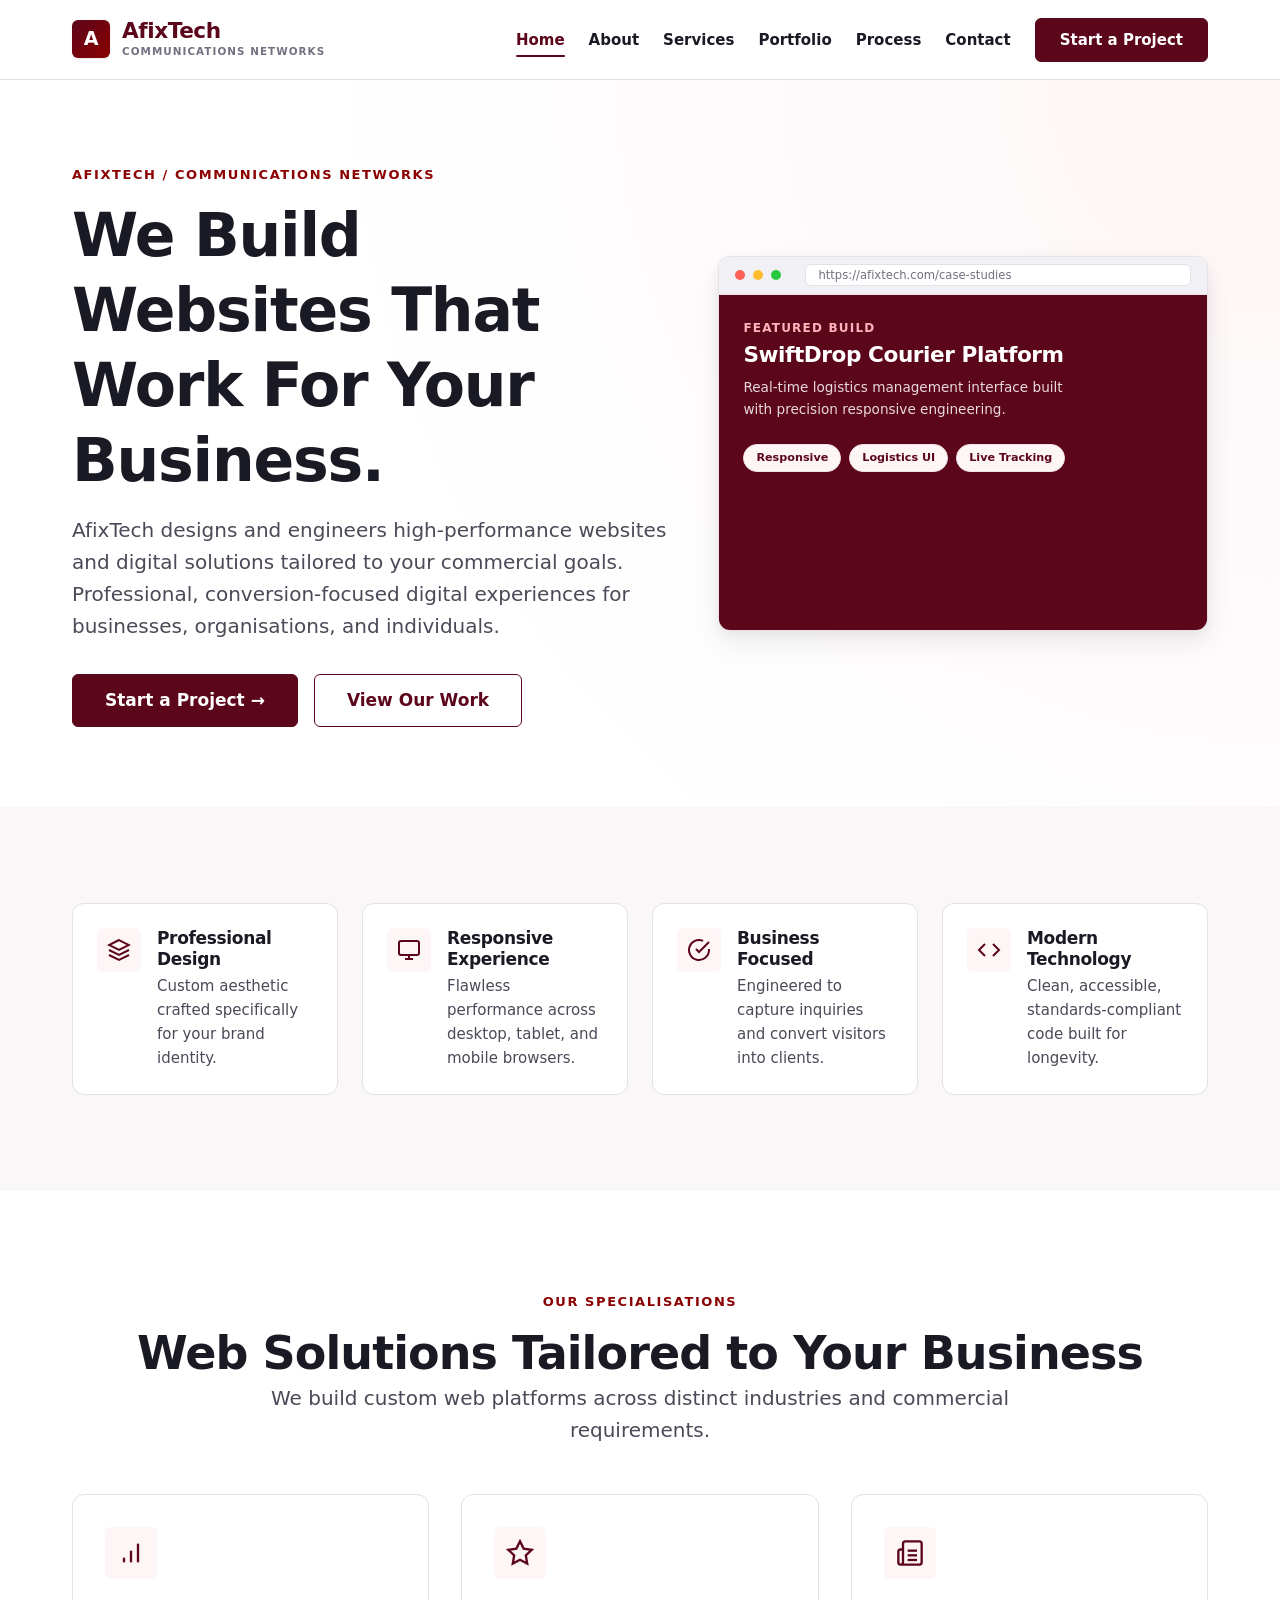
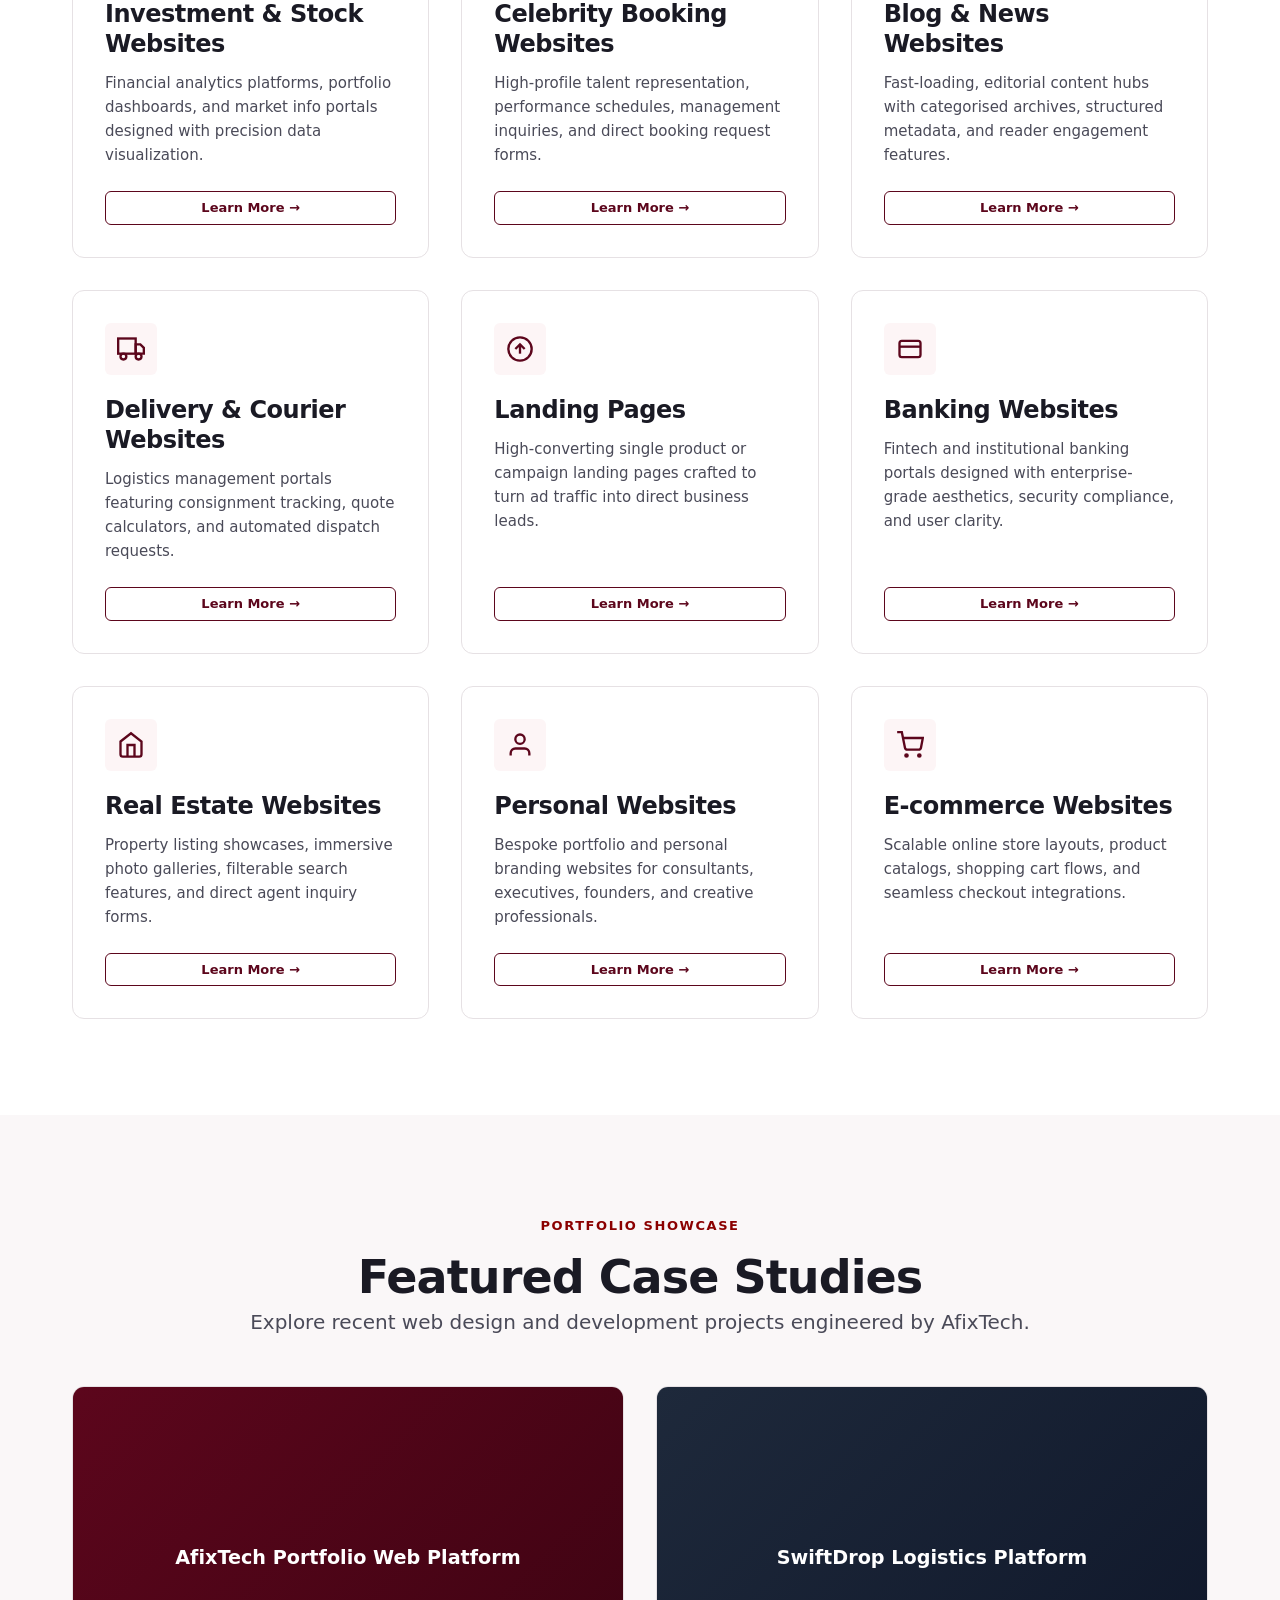
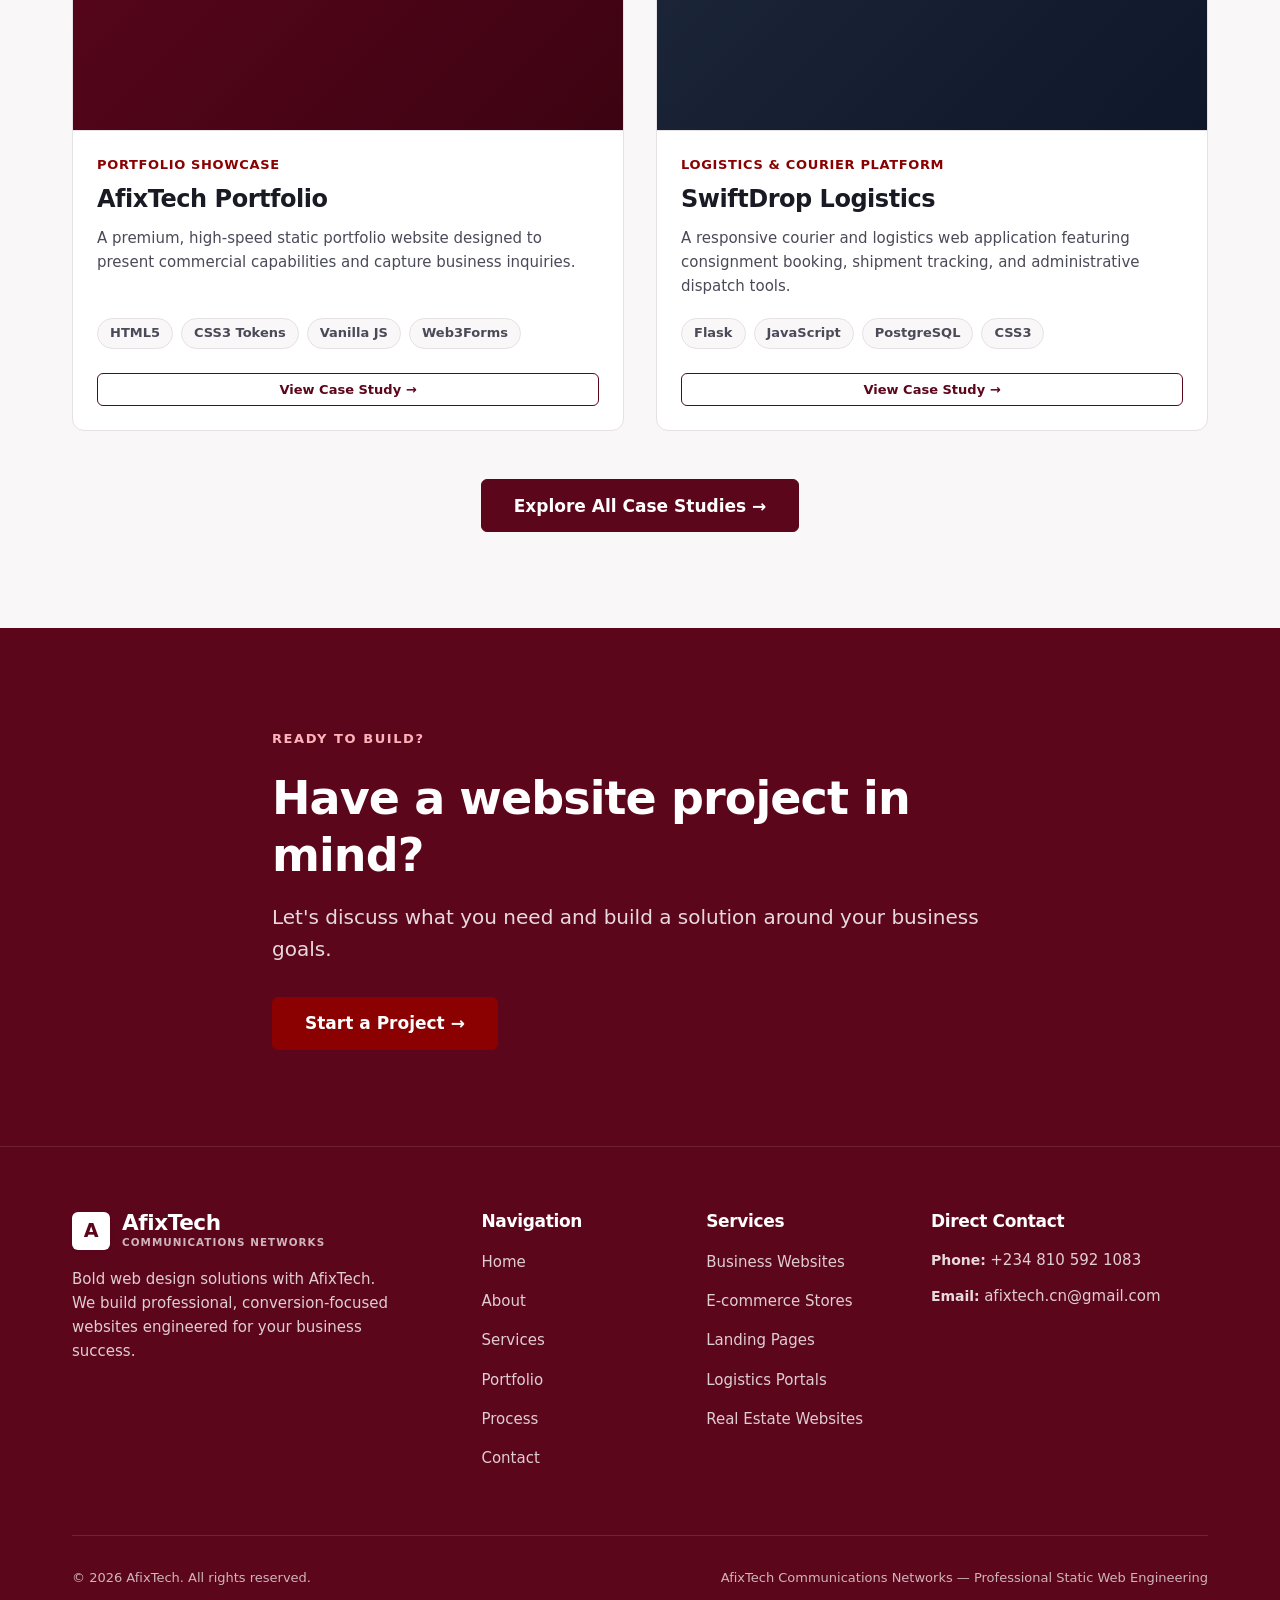
==== index.html @ 96e3da95 "Fix mobile navigation drawer layout and responsiveness - Refactor navigation CSS to a strict mobile-" ====
<!DOCTYPE html>
<html lang="en">
<head>
  <meta charset="UTF-8">
  <meta name="viewport" content="width=device-width, initial-scale=1.0">
  <title>AfixTech — Professional Websites & Digital Solutions</title>
  <meta name="description" content="AfixTech builds professional, conversion-focused websites and digital solutions for businesses, organisations, and individuals.">
  <link rel="canonical" href="https://afixtech.com/index.html">

  <!-- CSS Assets -->
  <link rel="stylesheet" href="assets/css/reset.css">
  <link rel="stylesheet" href="assets/css/tokens.css">
  <link rel="stylesheet" href="assets/css/base.css">
  <link rel="stylesheet" href="assets/css/components.css">
  <link rel="stylesheet" href="assets/css/pages.css">

  <!-- Open Graph / Social -->
  <meta property="og:type" content="website">
  <meta property="og:title" content="AfixTech — Professional Websites & Digital Solutions">
  <meta property="og:description" content="We build websites that work for your business. High performance, responsive, conversion-focused digital experiences.">
  <meta property="og:url" content="https://afixtech.com/index.html">

  <!-- Structured Data JSON-LD -->
  <script type="application/ld+json">
  {
    "@context": "https://schema.org",
    "@type": "Organization",
    "name": "AfixTech",
    "alternateName": "AfixTech Communications Networks",
    "url": "https://afixtech.com",
    "email": "afixtech.cn@gmail.com",
    "telephone": "+2348105921083",
    "description": "Professional Websites & Digital Solutions"
  }
  </script>
</head>
<body>

  <!-- Skip to main content link for accessibility -->
  <a href="#main-content" class="skip-link">Skip to main content</a>

  <!-- Header / Navigation -->
  <header class="site-header">
    <div class="container nav-container">
      <a href="index.html" class="brand-logo" aria-label="AfixTech Home">
        <div class="logo-icon" aria-hidden="true">A</div>
        <div class="brand-text">
          <span class="brand-name">AfixTech</span>
          <span class="brand-subtitle">Communications Networks</span>
        </div>
      </a>

      <div class="nav-backdrop" id="navBackdrop"></div>

      <nav class="nav-menu" data-open="false" id="primaryNav" aria-label="Main Navigation">
        <ul class="nav-list">
          <li><a href="index.html" class="nav-link active" aria-current="page">Home</a></li>
          <li><a href="about.html" class="nav-link">About</a></li>
          <li><a href="services.html" class="nav-link">Services</a></li>
          <li><a href="portfolio.html" class="nav-link">Portfolio</a></li>
          <li><a href="process.html" class="nav-link">Process</a></li>
          <li><a href="contact.html" class="nav-link">Contact</a></li>
        </ul>
        <div class="nav-cta">
          <a href="contact.html" class="btn btn-primary">Start a Project</a>
        </div>
      </nav>

      <button class="mobile-toggle" aria-expanded="false" aria-controls="primaryNav" aria-label="Toggle navigation menu">
        <svg viewBox="0 0 24 24" fill="none" aria-hidden="true">
          <path d="M4 6h16M4 12h16M4 18h16" />
        </svg>
      </button>
    </div>
  </header>

  <main id="main-content">

    <!-- Hero Section -->
    <section class="hero">
      <div class="container">
        <div class="hero-grid">
          <div class="hero-content reveal">
            <span class="eyebrow">AFIXTECH / COMMUNICATIONS NETWORKS</span>
            <h1>We Build Websites That Work For Your Business.</h1>
            <p class="lead" style="margin-top: var(--space-4);">
              AfixTech designs and engineers high-performance websites and digital solutions tailored to your commercial goals. Professional, conversion-focused digital experiences for businesses, organisations, and individuals.
            </p>
            <div class="hero-actions">
              <a href="contact.html" class="btn btn-primary btn-lg">Start a Project &rarr;</a>
              <a href="portfolio.html" class="btn btn-outline btn-lg">View Our Work</a>
            </div>
          </div>

          <!-- Sophisticated Interface Preview Mockup -->
          <div class="hero-visual reveal" style="transition-delay: 150ms;">
            <div class="browser-mockup">
              <div class="browser-header">
                <span class="browser-dot red"></span>
                <span class="browser-dot yellow"></span>
                <span class="browser-dot green"></span>
                <div class="browser-url-bar">https://afixtech.com/case-studies</div>
              </div>
              <div class="browser-content" style="padding: var(--space-6); background: var(--color-burgundy); color: #ffffff;">
                <div style="font-size: 0.75rem; text-transform: uppercase; letter-spacing: 0.1em; color: #FFB3BA; font-weight: 700;">FEATURED BUILD</div>
                <h3 style="color: #ffffff; margin-top: 0.25rem; font-size: 1.35rem;">SwiftDrop Courier Platform</h3>
                <p style="font-size: 0.85rem; color: rgba(255,255,255,0.85); margin-top: 0.5rem; max-width: 320px;">
                  Real-time logistics management interface built with precision responsive engineering.
                </p>
                <div style="margin-top: var(--space-6); display: flex; gap: var(--space-2);">
                  <span class="tag tag-burgundy" style="font-size: 0.7rem;">Responsive</span>
                  <span class="tag tag-burgundy" style="font-size: 0.7rem;">Logistics UI</span>
                  <span class="tag tag-burgundy" style="font-size: 0.7rem;">Live Tracking</span>
                </div>
              </div>
            </div>
          </div>
        </div>
      </div>
    </section>

    <!-- Value / Trust Section -->
    <section class="section bg-surface">
      <div class="container">
        <div class="grid-4">
          <div class="value-card reveal">
            <div class="value-icon" aria-hidden="true">
              <svg width="24" height="24" viewBox="0 0 24 24" fill="none" stroke="currentColor" stroke-width="2"><path d="M12 2L2 7l10 5 10-5-10-5zM2 17l10 5 10-5M2 12l10 5 10-5"/></svg>
            </div>
            <div>
              <h2 class="value-title">Professional Design</h2>
              <p class="value-desc">Custom aesthetic crafted specifically for your brand identity.</p>
            </div>
          </div>

          <div class="value-card reveal" style="transition-delay: 100ms;">
            <div class="value-icon" aria-hidden="true">
              <svg width="24" height="24" viewBox="0 0 24 24" fill="none" stroke="currentColor" stroke-width="2"><rect x="2" y="3" width="20" height="14" rx="2" ry="2"/><line x1="8" y1="21" x2="16" y2="21"/><line x1="12" y1="17" x2="12" y2="21"/></svg>
            </div>
            <div>
              <h2 class="value-title">Responsive Experience</h2>
              <p class="value-desc">Flawless performance across desktop, tablet, and mobile browsers.</p>
            </div>
          </div>

          <div class="value-card reveal" style="transition-delay: 200ms;">
            <div class="value-icon" aria-hidden="true">
              <svg width="24" height="24" viewBox="0 0 24 24" fill="none" stroke="currentColor" stroke-width="2"><path d="M22 11.08V12a10 10 0 1 1-5.93-9.14"/><polyline points="22 4 12 14.01 9 11.01"/></svg>
            </div>
            <div>
              <h2 class="value-title">Business Focused</h2>
              <p class="value-desc">Engineered to capture inquiries and convert visitors into clients.</p>
            </div>
          </div>

          <div class="value-card reveal" style="transition-delay: 300ms;">
            <div class="value-icon" aria-hidden="true">
              <svg width="24" height="24" viewBox="0 0 24 24" fill="none" stroke="currentColor" stroke-width="2"><polyline points="16 18 22 12 16 6"/><polyline points="8 6 2 12 8 18"/></svg>
            </div>
            <div>
              <h2 class="value-title">Modern Technology</h2>
              <p class="value-desc">Clean, accessible, standards-compliant code built for longevity.</p>
            </div>
          </div>
        </div>
      </div>
    </section>

    <!-- Services Section -->
    <section class="section">
      <div class="container">
        <div class="section-header center reveal">
          <span class="eyebrow">OUR SPECIALISATIONS</span>
          <h2>Web Solutions Tailored to Your Business</h2>
          <p class="lead">We build custom web platforms across distinct industries and commercial requirements.</p>
        </div>

        <div class="grid-3">
          <!-- 1. Investment and Stock Websites -->
          <article class="card service-card card-hover reveal">
            <div class="card-icon" aria-hidden="true">
              <svg width="28" height="28" viewBox="0 0 24 24" fill="none" stroke="currentColor" stroke-width="2"><line x1="12" y1="20" x2="12" y2="10"/><line x1="18" y1="20" x2="18" y2="4"/><line x1="6" y1="20" x2="6" y2="16"/></svg>
            </div>
            <h3 class="card-title">Investment & Stock Websites</h3>
            <p class="card-desc">Financial analytics platforms, portfolio dashboards, and market info portals designed with precision data visualization.</p>
            <a href="services.html#investment" class="btn btn-outline btn-sm">Learn More &rarr;</a>
          </article>

          <!-- 2. Celebrity Booking Websites -->
          <article class="card service-card card-hover reveal" style="transition-delay: 100ms;">
            <div class="card-icon" aria-hidden="true">
              <svg width="28" height="28" viewBox="0 0 24 24" fill="none" stroke="currentColor" stroke-width="2"><polygon points="12 2 15.09 8.26 22 9.27 17 14.14 18.18 21.02 12 17.77 5.82 21.02 7 14.14 2 9.27 8.91 8.26 12 2"/></svg>
            </div>
            <h3 class="card-title">Celebrity Booking Websites</h3>
            <p class="card-desc">High-profile talent representation, performance schedules, management inquiries, and direct booking request forms.</p>
            <a href="services.html#booking" class="btn btn-outline btn-sm">Learn More &rarr;</a>
          </article>

          <!-- 3. Blog & News Websites -->
          <article class="card service-card card-hover reveal" style="transition-delay: 200ms;">
            <div class="card-icon" aria-hidden="true">
              <svg width="28" height="28" viewBox="0 0 24 24" fill="none" stroke="currentColor" stroke-width="2"><path d="M4 22h16a2 2 0 0 0 2-2V4a2 2 0 0 0-2-2H8a2 2 0 0 0-2 2v16a2 2 0 0 1-2 2Zm0 0a2 2 0 0 1-2-2v-9c0-1.1.9-2 2-2h2"/><path d="M18 14h-8"/><path d="M18 18h-8"/><path d="M18 10h-8"/></svg>
            </div>
            <h3 class="card-title">Blog & News Websites</h3>
            <p class="card-desc">Fast-loading, editorial content hubs with categorised archives, structured metadata, and reader engagement features.</p>
            <a href="services.html#news" class="btn btn-outline btn-sm">Learn More &rarr;</a>
          </article>

          <!-- 4. Delivery and Courier Websites -->
          <article class="card service-card card-hover reveal">
            <div class="card-icon" aria-hidden="true">
              <svg width="28" height="28" viewBox="0 0 24 24" fill="none" stroke="currentColor" stroke-width="2"><rect x="1" y="3" width="15" height="13"/><polygon points="16 8 20 8 23 11 23 16 16 16 16 8"/><circle cx="5.5" cy="18.5" r="2.5"/><circle cx="18.5" cy="18.5" r="2.5"/></svg>
            </div>
            <h3 class="card-title">Delivery & Courier Websites</h3>
            <p class="card-desc">Logistics management portals featuring consignment tracking, quote calculators, and automated dispatch requests.</p>
            <a href="services.html#delivery" class="btn btn-outline btn-sm">Learn More &rarr;</a>
          </article>

          <!-- 5. Landing Pages -->
          <article class="card service-card card-hover reveal" style="transition-delay: 100ms;">
            <div class="card-icon" aria-hidden="true">
              <svg width="28" height="28" viewBox="0 0 24 24" fill="none" stroke="currentColor" stroke-width="2"><circle cx="12" cy="12" r="10"/><path d="m16 12-4-4-4 4"/><path d="M12 16V8"/></svg>
            </div>
            <h3 class="card-title">Landing Pages</h3>
            <p class="card-desc">High-converting single product or campaign landing pages crafted to turn ad traffic into direct business leads.</p>
            <a href="services.html#landing" class="btn btn-outline btn-sm">Learn More &rarr;</a>
          </article>

          <!-- 6. Banking Websites -->
          <article class="card service-card card-hover reveal" style="transition-delay: 200ms;">
            <div class="card-icon" aria-hidden="true">
              <svg width="28" height="28" viewBox="0 0 24 24" fill="none" stroke="currentColor" stroke-width="2"><rect x="3" y="5" width="18" height="14" rx="2"/><line x1="3" y1="10" x2="21" y2="10"/></svg>
            </div>
            <h3 class="card-title">Banking Websites</h3>
            <p class="card-desc">Fintech and institutional banking portals designed with enterprise-grade aesthetics, security compliance, and user clarity.</p>
            <a href="services.html#banking" class="btn btn-outline btn-sm">Learn More &rarr;</a>
          </article>

          <!-- 7. Real Estate Websites -->
          <article class="card service-card card-hover reveal">
            <div class="card-icon" aria-hidden="true">
              <svg width="28" height="28" viewBox="0 0 24 24" fill="none" stroke="currentColor" stroke-width="2"><path d="m3 9 9-7 9 7v11a2 2 0 0 1-2 2H5a2 2 0 0 1-2-2z"/><polyline points="9 22 9 12 15 12 15 22"/></svg>
            </div>
            <h3 class="card-title">Real Estate Websites</h3>
            <p class="card-desc">Property listing showcases, immersive photo galleries, filterable search features, and direct agent inquiry forms.</p>
            <a href="services.html#realestate" class="btn btn-outline btn-sm">Learn More &rarr;</a>
          </article>

          <!-- 8. Personal Websites -->
          <article class="card service-card card-hover reveal" style="transition-delay: 100ms;">
            <div class="card-icon" aria-hidden="true">
              <svg width="28" height="28" viewBox="0 0 24 24" fill="none" stroke="currentColor" stroke-width="2"><path d="M20 21v-2a4 4 0 0 0-4-4H8a4 4 0 0 0-4 4v2"/><circle cx="12" cy="7" r="4"/></svg>
            </div>
            <h3 class="card-title">Personal Websites</h3>
            <p class="card-desc">Bespoke portfolio and personal branding websites for consultants, executives, founders, and creative professionals.</p>
            <a href="services.html#personal" class="btn btn-outline btn-sm">Learn More &rarr;</a>
          </article>

          <!-- 9. E-commerce Websites -->
          <article class="card service-card card-hover reveal" style="transition-delay: 200ms;">
            <div class="card-icon" aria-hidden="true">
              <svg width="28" height="28" viewBox="0 0 24 24" fill="none" stroke="currentColor" stroke-width="2"><circle cx="9" cy="21" r="1"/><circle cx="20" cy="21" r="1"/><path d="M1 1h4l2.68 13.39a2 2 0 0 0 2 1.61h9.72a2 2 0 0 0 2-1.61L23 6H6"/></svg>
            </div>
            <h3 class="card-title">E-commerce Websites</h3>
            <p class="card-desc">Scalable online store layouts, product catalogs, shopping cart flows, and seamless checkout integrations.</p>
            <a href="services.html#ecommerce" class="btn btn-outline btn-sm">Learn More &rarr;</a>
          </article>
        </div>
      </div>
    </section>

    <!-- Featured Projects Grid -->
    <section class="section bg-surface">
      <div class="container">
        <div class="section-header center reveal">
          <span class="eyebrow">PORTFOLIO SHOWCASE</span>
          <h2>Featured Case Studies</h2>
          <p class="lead">Explore recent web design and development projects engineered by AfixTech.</p>
        </div>

        <div class="grid-2">
          <!-- Project 1: AfixTech Portfolio -->
          <article class="card project-card card-hover reveal">
            <div class="card-media">
              <div style="width:100%; height:100%; background: linear-gradient(135deg, var(--color-burgundy), #3D0312); display:flex; align-items:center; justify-content:center; color:#fff; font-weight:700; font-size:1.2rem;">
                AfixTech Portfolio Web Platform
              </div>
            </div>
            <div class="card-content">
              <span class="card-category">Portfolio Showcase</span>
              <h3 class="card-title">AfixTech Portfolio</h3>
              <p class="card-desc">A premium, high-speed static portfolio website designed to present commercial capabilities and capture business inquiries.</p>
              <div class="tech-tags">
                <span class="tag">HTML5</span>
                <span class="tag">CSS3 Tokens</span>
                <span class="tag">Vanilla JS</span>
                <span class="tag">Web3Forms</span>
              </div>
              <a href="portfolio/afixtech-portfolio.html" class="btn btn-outline btn-sm">View Case Study &rarr;</a>
            </div>
          </article>

          <!-- Project 2: SwiftDrop Logistics Platform -->
          <article class="card project-card card-hover reveal" style="transition-delay: 150ms;">
            <div class="card-media">
              <div style="width:100%; height:100%; background: linear-gradient(135deg, #1E293B, #0F172A); display:flex; align-items:center; justify-content:center; color:#fff; font-weight:700; font-size:1.2rem;">
                SwiftDrop Logistics Platform
              </div>
            </div>
            <div class="card-content">
              <span class="card-category">Logistics & Courier Platform</span>
              <h3 class="card-title">SwiftDrop Logistics</h3>
              <p class="card-desc">A responsive courier and logistics web application featuring consignment booking, shipment tracking, and administrative dispatch tools.</p>
              <div class="tech-tags">
                <span class="tag">Flask</span>
                <span class="tag">JavaScript</span>
                <span class="tag">PostgreSQL</span>
                <span class="tag">CSS3</span>
              </div>
              <a href="portfolio/swiftdrop-logistics.html" class="btn btn-outline btn-sm">View Case Study &rarr;</a>
            </div>
          </article>
        </div>

        <div style="text-align: center; margin-top: var(--space-12);" class="reveal">
          <a href="portfolio.html" class="btn btn-primary btn-lg">Explore All Case Studies &rarr;</a>
        </div>
      </div>
    </section>

    <!-- Call to Action Banner -->
    <section class="section bg-burgundy">
      <div class="container container-narrow style-center text-center reveal">
        <span class="eyebrow" style="color: #FFB3BA;">READY TO BUILD?</span>
        <h2 style="color: #ffffff; margin-top: var(--space-2);">Have a website project in mind?</h2>
        <p class="lead" style="margin-top: var(--space-4); margin-bottom: var(--space-8); margin-left: auto; margin-right: auto;">
          Let's discuss what you need and build a solution around your business goals.
        </p>
        <a href="contact.html" class="btn btn-secondary btn-lg">Start a Project &rarr;</a>
      </div>
    </section>

  </main>

  <!-- Footer -->
  <footer class="site-footer">
    <div class="container">
      <div class="footer-top">
        <div class="footer-brand">
          <a href="index.html" class="brand-logo" aria-label="AfixTech Home">
            <div class="logo-icon" aria-hidden="true" style="background:#ffffff; color:var(--color-burgundy);">A</div>
            <div class="brand-text">
              <span class="brand-name" style="color:#ffffff;">AfixTech</span>
              <span class="brand-subtitle" style="color:rgba(255,255,255,0.7);">Communications Networks</span>
            </div>
          </a>
          <p class="footer-desc">
            Bold web design solutions with AfixTech. We build professional, conversion-focused websites engineered for your business success.
          </p>
        </div>

        <div>
          <h3 class="footer-heading">Navigation</h3>
          <ul class="footer-links">
            <li><a href="index.html">Home</a></li>
            <li><a href="about.html">About</a></li>
            <li><a href="services.html">Services</a></li>
            <li><a href="portfolio.html">Portfolio</a></li>
            <li><a href="process.html">Process</a></li>
            <li><a href="contact.html">Contact</a></li>
          </ul>
        </div>

        <div>
          <h3 class="footer-heading">Services</h3>
          <ul class="footer-links">
            <li><a href="services.html#business">Business Websites</a></li>
            <li><a href="services.html#ecommerce">E-commerce Stores</a></li>
            <li><a href="services.html#landing">Landing Pages</a></li>
            <li><a href="services.html#delivery">Logistics Portals</a></li>
            <li><a href="services.html#realestate">Real Estate Websites</a></li>
          </ul>
        </div>

        <div>
          <h3 class="footer-heading">Direct Contact</h3>
          <ul class="footer-links" style="font-size:0.875rem; color:rgba(255,255,255,0.85);">
            <li><strong>Phone:</strong> <a href="tel:+2348105921083">+234 810 592 1083</a></li>
            <li><strong>Email:</strong> <a href="mailto:afixtech.cn@gmail.com">afixtech.cn@gmail.com</a></li>
          </ul>
        </div>
      </div>

      <div class="footer-bottom">
        <p>&copy; 2026 AfixTech. All rights reserved.</p>
        <p>AfixTech Communications Networks — Professional Static Web Engineering</p>
      </div>
    </div>
  </footer>

  <script type="module" src="assets/js/main.js"></script>
</body>
</html>
---- assets/css/tokens.css ----
:root {
  /* Brand Colors - Verified WCAG 2.2 AA Compliant */
  --color-burgundy: #5C061C;      /* Primary Brand Color */
  --color-burgundy-dark: #3D0312; /* Deep Burgundy Hover */
  --color-deep-red: #8B0000;      /* Accent Red */
  --color-deep-red-hover: #A00000;

  /* Neutral Surfaces */
  --color-bg-main: #FFFFFF;       /* Base White Surface */
  --color-bg-surface: #FAF7F8;    /* Surface Tint */
  --color-bg-card: #FFFFFF;       /* Card Background */
  --color-blush: #FDF5F6;         /* Soft Blush Accent Surface */
  --color-blush-border: #F3E0E3;  /* Subtle Blush Border */

  /* Typography & Ink */
  --color-ink-primary: #1A1A24;   /* High-contrast body text */
  --color-ink-secondary: #4A4A58; /* Muted secondary text */
  --color-ink-muted: #717182;     /* Muted metadata text */
  --color-ink-inverse: #FFFFFF;   /* Text on dark backgrounds */

  /* Borders & Dividers */
  --color-border-light: #E6E1E4;  /* Crisp light borders */
  --color-border-dark: rgba(255, 255, 255, 0.15);

  /* System / Feedback */
  --color-success: #10B981;
  --color-error: #EF4444;
  --color-focus: #8B0000;

  /* Typography Scale */
  --font-display: system-ui, -apple-system, BlinkMacSystemFont, "Segoe UI", Roboto, "Helvetica Neue", Arial, sans-serif;
  --font-body: system-ui, -apple-system, BlinkMacSystemFont, "Segoe UI", Roboto, "Helvetica Neue", Arial, sans-serif;

  /* Font Sizes using clamp for fluid responsiveness */
  --font-size-xs: clamp(0.75rem, 0.7rem + 0.25vw, 0.8125rem);   /* 12px - 13px */
  --font-size-sm: clamp(0.875rem, 0.83rem + 0.2vw, 0.9375rem);   /* 14px - 15px */
  --font-size-base: clamp(1rem, 0.95rem + 0.25vw, 1.0625rem);    /* 16px - 17px */
  --font-size-lg: clamp(1.125rem, 1.05rem + 0.35vw, 1.25rem);   /* 18px - 20px */
  --font-size-xl: clamp(1.25rem, 1.15rem + 0.5vw, 1.5rem);      /* 20px - 24px */
  --font-size-2xl: clamp(1.6rem, 1.4rem + 1vw, 2.125rem);       /* 25.6px - 34px */
  --font-size-3xl: clamp(2rem, 1.7rem + 1.5vw, 2.875rem);       /* 32px - 46px */
  --font-size-4xl: clamp(2.5rem, 2rem + 2.5vw, 3.75rem);        /* 40px - 60px */

  /* Spacing System */
  --space-1: 0.25rem;  /* 4px */
  --space-2: 0.5rem;   /* 8px */
  --space-3: 0.75rem;  /* 12px */
  --space-4: 1rem;     /* 16px */
  --space-5: 1.25rem;  /* 20px */
  --space-6: 1.5rem;   /* 24px */
  --space-8: 2rem;     /* 32px */
  --space-10: 2.5rem;  /* 40px */
  --space-12: 3rem;    /* 48px */
  --space-16: 4rem;    /* 64px */
  --space-20: 5rem;    /* 80px */
  --space-24: 6rem;    /* 96px */

  /* Layout */
  --max-width-content: 1200px;
  --max-width-narrow: 800px;
  --header-height: 80px;

  /* Border Radius */
  --radius-sm: 6px;
  --radius-md: 12px;
  --radius-lg: 20px;
  --radius-full: 9999px;

  /* Elevation & Shadows */
  --shadow-sm: 0 2px 4px rgba(26, 26, 36, 0.04), 0 1px 2px rgba(26, 26, 36, 0.06);
  --shadow-md: 0 4px 12px rgba(26, 26, 36, 0.06), 0 2px 4px rgba(26, 26, 36, 0.04);
  --shadow-lg: 0 12px 28px rgba(26, 26, 36, 0.08), 0 4px 10px rgba(26, 26, 36, 0.04);
  --shadow-hover: 0 16px 32px rgba(92, 6, 28, 0.12), 0 4px 12px rgba(26, 26, 36, 0.06);

  /* Transitions */
  --transition-fast: 150ms cubic-bezier(0.4, 0, 0.2, 1);
  --transition-normal: 250ms cubic-bezier(0.4, 0, 0.2, 1);
  --transition-slow: 350ms cubic-bezier(0.4, 0, 0.2, 1);
}
---- assets/css/base.css ----
/* Base Typography and Layout Primitives */
body {
  font-family: var(--font-body);
  font-size: var(--font-size-base);
  color: var(--color-ink-primary);
  background-color: var(--color-bg-main);
  line-height: 1.6;
  overflow-x: hidden;
}

/* Accessible Focus States */
:focus-visible {
  outline: 3px solid var(--color-focus);
  outline-offset: 3px;
  border-radius: 2px;
}

/* Layout Containers */
.container {
  width: 100%;
  max-width: var(--max-width-content);
  margin-left: auto;
  margin-right: auto;
  padding-left: var(--space-4);
  padding-right: var(--space-4);
}

@media (min-width: 768px) {
  .container {
    padding-left: var(--space-8);
    padding-right: var(--space-8);
  }
}

.container-narrow {
  max-width: var(--max-width-narrow);
}

.section {
  padding-top: var(--space-16);
  padding-bottom: var(--space-16);
}

@media (min-width: 992px) {
  .section {
    padding-top: var(--space-24);
    padding-bottom: var(--space-24);
  }
}

.section-sm {
  padding-top: var(--space-10);
  padding-bottom: var(--space-10);
}

/* Background Variations */
.bg-surface {
  background-color: var(--color-bg-surface);
}

.bg-blush {
  background-color: var(--color-blush);
}

.bg-burgundy {
  background-color: var(--color-burgundy);
  color: var(--color-ink-inverse);
}

/* Headings and Typography */
h1, h2, h3, h4, h5, h6 {
  font-family: var(--font-display);
  font-weight: 700;
  line-height: 1.25;
  color: var(--color-ink-primary);
  letter-spacing: -0.02em;
}

.bg-burgundy h1,
.bg-burgundy h2,
.bg-burgundy h3,
.bg-burgundy h4,
.bg-burgundy h5,
.bg-burgundy h6 {
  color: var(--color-ink-inverse);
}

h1, .h1 {
  font-size: var(--font-size-4xl);
}

h2, .h2 {
  font-size: var(--font-size-3xl);
}

h3, .h3 {
  font-size: var(--font-size-2xl);
}

h4, .h4 {
  font-size: var(--font-size-xl);
}

.eyebrow {
  display: inline-block;
  font-size: var(--font-size-xs);
  font-weight: 700;
  text-transform: uppercase;
  letter-spacing: 0.12em;
  color: var(--color-deep-red);
  margin-bottom: var(--space-3);
}

.bg-burgundy .eyebrow {
  color: #FFB3BA;
}

.lead {
  font-size: var(--font-size-lg);
  color: var(--color-ink-secondary);
  max-width: 65ch;
  line-height: 1.6;
}

.bg-burgundy .lead {
  color: rgba(255, 255, 255, 0.85);
}

.section-header {
  margin-bottom: var(--space-12);
}

.section-header.center {
  text-align: center;
}

.section-header.center .lead {
  margin-left: auto;
  margin-right: auto;
}

/* Utility Grids */
.grid-2 {
  display: grid;
  grid-template-columns: 1fr;
  gap: var(--space-8);
}

.grid-3 {
  display: grid;
  grid-template-columns: 1fr;
  gap: var(--space-8);
}

.grid-4 {
  display: grid;
  grid-template-columns: 1fr;
  gap: var(--space-6);
}

@media (min-width: 640px) {
  .grid-2 {
    grid-template-columns: repeat(2, 1fr);
  }
  .grid-4 {
    grid-template-columns: repeat(2, 1fr);
  }
}

@media (min-width: 992px) {
  .grid-3 {
    grid-template-columns: repeat(3, 1fr);
  }
  .grid-4 {
    grid-template-columns: repeat(4, 1fr);
  }
}

/* Motion Preferences */
@media (prefers-reduced-motion: reduce) {
  *, *::before, *::after {
    animation-duration: 0.01ms !important;
    animation-iteration-count: 1 !important;
    transition-duration: 0.01ms !important;
    scroll-behavior: auto !important;
  }
}
---- assets/css/components.css ----
/* Component Styles */

/* Skip Link */
.skip-link {
  position: absolute;
  top: -100px;
  left: 1rem;
  background: var(--color-burgundy);
  color: #ffffff;
  padding: 0.75rem 1.25rem;
  z-index: 9999;
  border-radius: var(--radius-sm);
  font-weight: 600;
  transition: top var(--transition-fast);
}

.skip-link:focus {
  top: 1rem;
}

/* Header & Navigation */
.site-header {
  position: sticky;
  top: 0;
  z-index: 1000;
  background-color: rgba(255, 255, 255, 0.95);
  backdrop-filter: blur(10px);
  -webkit-backdrop-filter: blur(10px);
  border-bottom: 1px solid var(--color-border-light);
  height: var(--header-height);
  display: flex;
  align-items: center;
  transition: background-color var(--transition-normal), box-shadow var(--transition-normal);
}

.site-header.scrolled {
  box-shadow: var(--shadow-sm);
}

.nav-container {
  display: flex;
  align-items: center;
  justify-content: space-between;
  width: 100%;
}

.brand-logo {
  display: flex;
  align-items: center;
  gap: var(--space-3);
  font-family: var(--font-display);
  font-weight: 800;
  font-size: 1.35rem;
  color: var(--color-burgundy);
  letter-spacing: -0.02em;
}

.brand-logo .logo-icon {
  width: 38px;
  height: 38px;
  background: linear-gradient(135deg, var(--color-burgundy), var(--color-deep-red));
  border-radius: var(--radius-sm);
  display: flex;
  align-items: center;
  justify-content: center;
  color: #ffffff;
  font-weight: 900;
  font-size: 1.2rem;
  box-shadow: var(--shadow-sm);
}

.brand-logo .brand-text {
  display: flex;
  flex-direction: column;
}

.brand-logo .brand-name {
  line-height: 1.1;
}

.brand-logo .brand-subtitle {
  font-size: 0.65rem;
  font-weight: 600;
  letter-spacing: 0.1em;
  color: var(--color-ink-muted);
  text-transform: uppercase;
}

/* -------------------------------------------------------------
   MOBILE-FIRST NAVIGATION PATTERN
   Default styles apply to mobile viewport (< 992px)
   ------------------------------------------------------------- */

/* Mobile Toggle Button */
.mobile-toggle {
  display: flex;
  align-items: center;
  justify-content: center;
  padding: var(--space-2);
  color: var(--color-ink-primary);
  border-radius: var(--radius-sm);
  z-index: 1001;
}

.mobile-toggle svg {
  width: 28px;
  height: 28px;
  stroke: currentColor;
  stroke-width: 2;
  stroke-linecap: round;
}

/* Nav Menu Mobile Drawer (Hidden offscreen by default) */
.nav-menu {
  position: fixed;
  top: 0;
  right: -100%;
  width: 85%;
  max-width: 380px;
  height: 100vh;
  background-color: var(--color-bg-main);
  display: flex;
  flex-direction: column;
  align-items: flex-start;
  padding: var(--space-20) var(--space-8) var(--space-10);
  box-shadow: var(--shadow-lg);
  transition: right var(--transition-normal);
  z-index: 1000;
  overflow-y: auto;
}

/* Open state on mobile */
.nav-menu[data-open="true"],
.nav-menu.is-open {
  right: 0;
}

.nav-list {
  display: flex;
  flex-direction: column;
  align-items: flex-start;
  width: 100%;
  gap: var(--space-4);
  margin-bottom: var(--space-8);
}

.nav-link {
  font-size: var(--font-size-lg);
  width: 100%;
  font-weight: 600;
  color: var(--color-ink-primary);
  position: relative;
  padding: var(--space-2) 0;
  transition: color var(--transition-fast);
}

.nav-link:hover,
.nav-link.active {
  color: var(--color-burgundy);
}

.nav-link.active::after {
  content: "";
  position: absolute;
  bottom: 0;
  left: 0;
  right: 0;
  height: 2px;
  background-color: var(--color-burgundy);
  border-radius: var(--radius-full);
}

.nav-cta {
  width: 100%;
}

.nav-cta .btn {
  width: 100%;
  justify-content: center;
}

/* Backdrop overlay */
.nav-backdrop {
  position: fixed;
  top: 0;
  left: 0;
  width: 100vw;
  height: 100vh;
  background-color: rgba(26, 26, 36, 0.5);
  backdrop-filter: blur(4px);
  opacity: 0;
  visibility: hidden;
  transition: opacity var(--transition-normal), visibility var(--transition-normal);
  z-index: 999;
}

.nav-backdrop.is-visible {
  opacity: 1;
  visibility: visible;
}

/* -------------------------------------------------------------
   DESKTOP NAVIGATION OVERRIDES (>= 992px)
   ------------------------------------------------------------- */
@media (min-width: 992px) {
  .mobile-toggle {
    display: none;
  }

  .nav-backdrop {
    display: none;
  }

  .nav-menu {
    position: static;
    width: auto;
    max-width: none;
    height: auto;
    background-color: transparent;
    flex-direction: row;
    align-items: center;
    padding: 0;
    box-shadow: none;
    z-index: auto;
    overflow-y: visible;
    gap: var(--space-6);
  }

  .nav-list {
    flex-direction: row;
    align-items: center;
    width: auto;
    gap: var(--space-6);
    margin-bottom: 0;
  }

  .nav-link {
    font-size: var(--font-size-sm);
    width: auto;
    padding: var(--space-2) 0;
  }

  .nav-cta {
    width: auto;
  }

  .nav-cta .btn {
    width: auto;
  }
}

/* Buttons */
.btn {
  display: inline-flex;
  align-items: center;
  justify-content: center;
  gap: var(--space-2);
  padding: 0.75rem 1.5rem;
  font-size: var(--font-size-sm);
  font-weight: 600;
  border-radius: var(--radius-sm);
  transition: all var(--transition-fast);
  text-align: center;
  white-space: nowrap;
  line-height: 1.2;
}

.btn-primary {
  background-color: var(--color-burgundy);
  color: #ffffff;
  border: 1px solid var(--color-burgundy);
}

.btn-primary:hover {
  background-color: var(--color-burgundy-dark);
  border-color: var(--color-burgundy-dark);
  box-shadow: var(--shadow-md);
  transform: translateY(-1px);
}

.btn-secondary {
  background-color: var(--color-deep-red);
  color: #ffffff;
  border: 1px solid var(--color-deep-red);
}

.btn-secondary:hover {
  background-color: var(--color-deep-red-hover);
  border-color: var(--color-deep-red-hover);
  box-shadow: var(--shadow-md);
  transform: translateY(-1px);
}

.btn-outline {
  background-color: transparent;
  color: var(--color-burgundy);
  border: 1px solid var(--color-burgundy);
}

.btn-outline:hover {
  background-color: var(--color-blush);
  color: var(--color-burgundy-dark);
}

.btn-lg {
  padding: 0.95rem 2rem;
  font-size: var(--font-size-base);
}

.btn-sm {
  padding: 0.5rem 1rem;
  font-size: var(--font-size-xs);
}

/* Cards */
.card {
  background-color: var(--color-bg-card);
  border: 1px solid var(--color-border-light);
  border-radius: var(--radius-md);
  padding: var(--space-8);
  transition: transform var(--transition-normal), box-shadow var(--transition-normal), border-color var(--transition-normal);
  display: flex;
  flex-direction: column;
}

.card-hover:hover {
  transform: translateY(-4px);
  box-shadow: var(--shadow-hover);
  border-color: var(--color-blush-border);
}

/* Service Card */
.service-card {
  height: 100%;
}

.service-card .card-icon {
  width: 52px;
  height: 52px;
  border-radius: var(--radius-sm);
  background-color: var(--color-blush);
  color: var(--color-burgundy);
  display: flex;
  align-items: center;
  justify-content: center;
  margin-bottom: var(--space-5);
}

.service-card .card-title {
  font-size: var(--font-size-xl);
  margin-bottom: var(--space-3);
}

.service-card .card-desc {
  color: var(--color-ink-secondary);
  font-size: var(--font-size-sm);
  margin-bottom: var(--space-6);
  flex-grow: 1;
}

/* Project Card */
.project-card {
  overflow: hidden;
  padding: 0;
}

.project-card .card-media {
  position: relative;
  width: 100%;
  aspect-ratio: 16 / 10;
  background-color: var(--color-bg-surface);
  overflow: hidden;
  border-bottom: 1px solid var(--color-border-light);
}

.project-card .card-media img {
  width: 100%;
  height: 100%;
  object-fit: cover;
  transition: transform var(--transition-slow);
}

.project-card:hover .card-media img {
  transform: scale(1.04);
}

.project-card .card-content {
  padding: var(--space-6);
  display: flex;
  flex-direction: column;
  flex-grow: 1;
}

.project-card .card-category {
  font-size: var(--font-size-xs);
  font-weight: 700;
  color: var(--color-deep-red);
  text-transform: uppercase;
  letter-spacing: 0.05em;
  margin-bottom: var(--space-2);
}

.project-card .card-title {
  font-size: var(--font-size-xl);
  margin-bottom: var(--space-3);
}

.project-card .card-desc {
  font-size: var(--font-size-sm);
  color: var(--color-ink-secondary);
  margin-bottom: var(--space-5);
  flex-grow: 1;
}

.tech-tags {
  display: flex;
  flex-wrap: wrap;
  gap: var(--space-2);
  margin-bottom: var(--space-6);
}

.tag {
  display: inline-block;
  padding: var(--space-1) var(--space-3);
  font-size: var(--font-size-xs);
  font-weight: 600;
  border-radius: var(--radius-full);
  background-color: var(--color-bg-surface);
  color: var(--color-ink-secondary);
  border: 1px solid var(--color-border-light);
}

.tag-burgundy {
  background-color: var(--color-blush);
  color: var(--color-burgundy);
  border-color: var(--color-blush-border);
}

/* Value / Trust Card */
.value-card {
  display: flex;
  align-items: flex-start;
  gap: var(--space-4);
  padding: var(--space-6);
  background-color: var(--color-bg-card);
  border-radius: var(--radius-md);
  border: 1px solid var(--color-border-light);
}

.value-card .value-icon {
  width: 44px;
  height: 44px;
  flex-shrink: 0;
  border-radius: var(--radius-sm);
  background-color: var(--color-blush);
  color: var(--color-burgundy);
  display: flex;
  align-items: center;
  justify-content: center;
}

.value-card .value-title {
  font-size: var(--font-size-base);
  margin-bottom: var(--space-1);
}

.value-card .value-desc {
  font-size: var(--font-size-sm);
  color: var(--color-ink-secondary);
}

/* Process Step Card */
.process-step {
  position: relative;
  padding: var(--space-8);
  background: var(--color-bg-card);
  border: 1px solid var(--color-border-light);
  border-radius: var(--radius-md);
  height: 100%;
}

.process-step .step-number {
  font-family: var(--font-display);
  font-size: var(--font-size-2xl);
  font-weight: 900;
  color: var(--color-burgundy);
  opacity: 0.85;
  margin-bottom: var(--space-3);
}

.process-step .step-title {
  font-size: var(--font-size-xl);
  margin-bottom: var(--space-3);
}

.process-step .step-desc {
  font-size: var(--font-size-sm);
  color: var(--color-ink-secondary);
}

/* Forms */
.form-group {
  margin-bottom: var(--space-6);
  display: flex;
  flex-direction: column;
  gap: var(--space-2);
}

.form-label {
  font-size: var(--font-size-sm);
  font-weight: 600;
  color: var(--color-ink-primary);
}

.form-control,
.form-select {
  width: 100%;
  padding: 0.85rem 1rem;
  font-size: var(--font-size-base);
  color: var(--color-ink-primary);
  background-color: var(--color-bg-main);
  border: 1px solid var(--color-border-light);
  border-radius: var(--radius-sm);
  transition: border-color var(--transition-fast), box-shadow var(--transition-fast);
}

.form-control:focus,
.form-select:focus {
  border-color: var(--color-burgundy);
  box-shadow: 0 0 0 3px rgba(92, 6, 28, 0.15);
  outline: none;
}

textarea.form-control {
  min-height: 140px;
  resize: vertical;
}

.form-hint {
  font-size: var(--font-size-xs);
  color: var(--color-ink-muted);
}

.form-error-msg {
  font-size: var(--font-size-xs);
  color: var(--color-error);
  font-weight: 600;
  display: none;
}

.form-group.has-error .form-control,
.form-group.has-error .form-select {
  border-color: var(--color-error);
}

.form-group.has-error .form-error-msg {
  display: block;
}

.form-status-alert {
  padding: var(--space-4);
  border-radius: var(--radius-sm);
  font-size: var(--font-size-sm);
  font-weight: 600;
  margin-bottom: var(--space-6);
  display: none;
}

.form-status-alert.success {
  display: block;
  background-color: #ECFDF5;
  color: #065F46;
  border: 1px solid #A7F3D0;
}

.form-status-alert.error {
  display: block;
  background-color: #FEF2F2;
  color: #991B1B;
  border: 1px solid #FCA5A5;
}

/* Footer */
.site-footer {
  background-color: var(--color-burgundy);
  color: #ffffff;
  padding-top: var(--space-16);
  padding-bottom: var(--space-8);
  border-top: 1px solid rgba(255, 255, 255, 0.1);
}

.footer-top {
  display: grid;
  grid-template-columns: 1fr;
  gap: var(--space-10);
  margin-bottom: var(--space-16);
}

@media (min-width: 768px) {
  .footer-top {
    grid-template-columns: 2fr 1fr 1fr 1.5fr;
  }
}

.footer-brand .brand-logo {
  color: #ffffff;
  margin-bottom: var(--space-4);
}

.footer-brand .brand-logo .brand-subtitle {
  color: rgba(255, 255, 255, 0.7);
}

.footer-desc {
  font-size: var(--font-size-sm);
  color: rgba(255, 255, 255, 0.8);
  max-width: 320px;
  line-height: 1.6;
}

.footer-heading {
  font-size: var(--font-size-base);
  font-weight: 700;
  color: #ffffff;
  margin-bottom: var(--space-4);
}

.footer-links {
  display: flex;
  flex-direction: column;
  gap: var(--space-3);
}

.footer-links a {
  font-size: var(--font-size-sm);
  color: rgba(255, 255, 255, 0.8);
  transition: color var(--transition-fast);
}

.footer-links a:hover {
  color: #ffffff;
  text-decoration: underline;
}

.footer-bottom {
  padding-top: var(--space-8);
  border-top: 1px solid rgba(255, 255, 255, 0.12);
  display: flex;
  flex-direction: column;
  gap: var(--space-4);
  align-items: center;
  text-align: center;
  font-size: var(--font-size-xs);
  color: rgba(255, 255, 255, 0.7);
}

@media (min-width: 768px) {
  .footer-bottom {
    flex-direction: row;
    justify-content: space-between;
    text-align: left;
  }
}

/* Portfolio Filters */
.filter-bar {
  display: flex;
  flex-wrap: wrap;
  gap: var(--space-3);
  justify-content: center;
  margin-bottom: var(--space-12);
}

.filter-btn {
  padding: 0.6rem 1.25rem;
  font-size: var(--font-size-sm);
  font-weight: 600;
  border-radius: var(--radius-full);
  background-color: var(--color-bg-surface);
  color: var(--color-ink-secondary);
  border: 1px solid var(--color-border-light);
  transition: all var(--transition-fast);
}

.filter-btn:hover,
.filter-btn.active {
  background-color: var(--color-burgundy);
  color: #ffffff;
  border-color: var(--color-burgundy);
}

/* Scroll reveal initial state */
.reveal {
  opacity: 0;
  transform: translateY(20px);
  transition: opacity 600ms cubic-bezier(0.16, 1, 0.3, 1), transform 600ms cubic-bezier(0.16, 1, 0.3, 1);
}

.reveal.is-revealed {
  opacity: 1;
  transform: translateY(0);
}
---- assets/css/pages.css ----
/* Page Specific Layout Rules */

/* Hero Styles */
.hero {
  position: relative;
  padding-top: var(--space-20);
  padding-bottom: var(--space-20);
  background: radial-gradient(circle at top right, var(--color-blush) 0%, var(--color-bg-main) 65%);
  overflow: hidden;
}

.hero-grid {
  display: grid;
  grid-template-columns: 1fr;
  gap: var(--space-12);
  align-items: center;
}

@media (min-width: 992px) {
  .hero-grid {
    grid-template-columns: 1.1fr 0.9fr;
  }
}

.hero-actions {
  display: flex;
  flex-wrap: wrap;
  gap: var(--space-4);
  margin-top: var(--space-8);
}

/* Browser Showcase Mockup Frame */
.browser-mockup {
  position: relative;
  border-radius: var(--radius-md);
  box-shadow: var(--shadow-lg);
  border: 1px solid var(--color-border-light);
  background-color: #ffffff;
  overflow: hidden;
}

.browser-header {
  height: 38px;
  background-color: #f1f1f5;
  border-bottom: 1px solid var(--color-border-light);
  display: flex;
  align-items: center;
  padding: 0 var(--space-4);
  gap: var(--space-2);
}

.browser-dot {
  width: 10px;
  height: 10px;
  border-radius: 50%;
}

.browser-dot.red { background-color: #ff5f56; }
.browser-dot.yellow { background-color: #ffbd2e; }
.browser-dot.green { background-color: #27c93f; }

.browser-url-bar {
  flex-grow: 1;
  margin-left: var(--space-4);
  height: 22px;
  background-color: #ffffff;
  border-radius: var(--radius-sm);
  border: 1px solid #e1e1e8;
  display: flex;
  align-items: center;
  padding: 0 var(--space-3);
  font-size: 0.725rem;
  color: var(--color-ink-muted);
}

.browser-content {
  position: relative;
  aspect-ratio: 16 / 11;
  background-color: var(--color-bg-surface);
  overflow: hidden;
}

.browser-content img {
  width: 100%;
  height: 100%;
  object-fit: cover;
}

/* Case Study Single Page Layout */
.case-hero {
  padding-top: var(--space-16);
  padding-bottom: var(--space-12);
  background-color: var(--color-bg-surface);
  border-bottom: 1px solid var(--color-border-light);
}

.case-meta-grid {
  display: grid;
  grid-template-columns: repeat(2, 1fr);
  gap: var(--space-6);
  margin-top: var(--space-8);
  padding-top: var(--space-8);
  border-top: 1px solid var(--color-border-light);
}

@media (min-width: 768px) {
  .case-meta-grid {
    grid-template-columns: repeat(4, 1fr);
  }
}

.case-meta-label {
  font-size: var(--font-size-xs);
  font-weight: 700;
  text-transform: uppercase;
  color: var(--color-ink-muted);
  margin-bottom: var(--space-1);
}

.case-meta-value {
  font-size: var(--font-size-sm);
  font-weight: 600;
  color: var(--color-ink-primary);
}

/* Contact Grid */
.contact-grid {
  display: grid;
  grid-template-columns: 1fr;
  gap: var(--space-12);
}

@media (min-width: 992px) {
  .contact-grid {
    grid-template-columns: 1fr 1.3fr;
  }
}

.contact-info-card {
  padding: var(--space-8);
  background-color: var(--color-blush);
  border-radius: var(--radius-md);
  border: 1px solid var(--color-blush-border);
}

.contact-detail-item {
  display: flex;
  align-items: flex-start;
  gap: var(--space-4);
  margin-top: var(--space-6);
}

.contact-detail-icon {
  width: 44px;
  height: 44px;
  border-radius: var(--radius-sm);
  background-color: var(--color-burgundy);
  color: #ffffff;
  display: flex;
  align-items: center;
  justify-content: center;
  flex-shrink: 0;
}
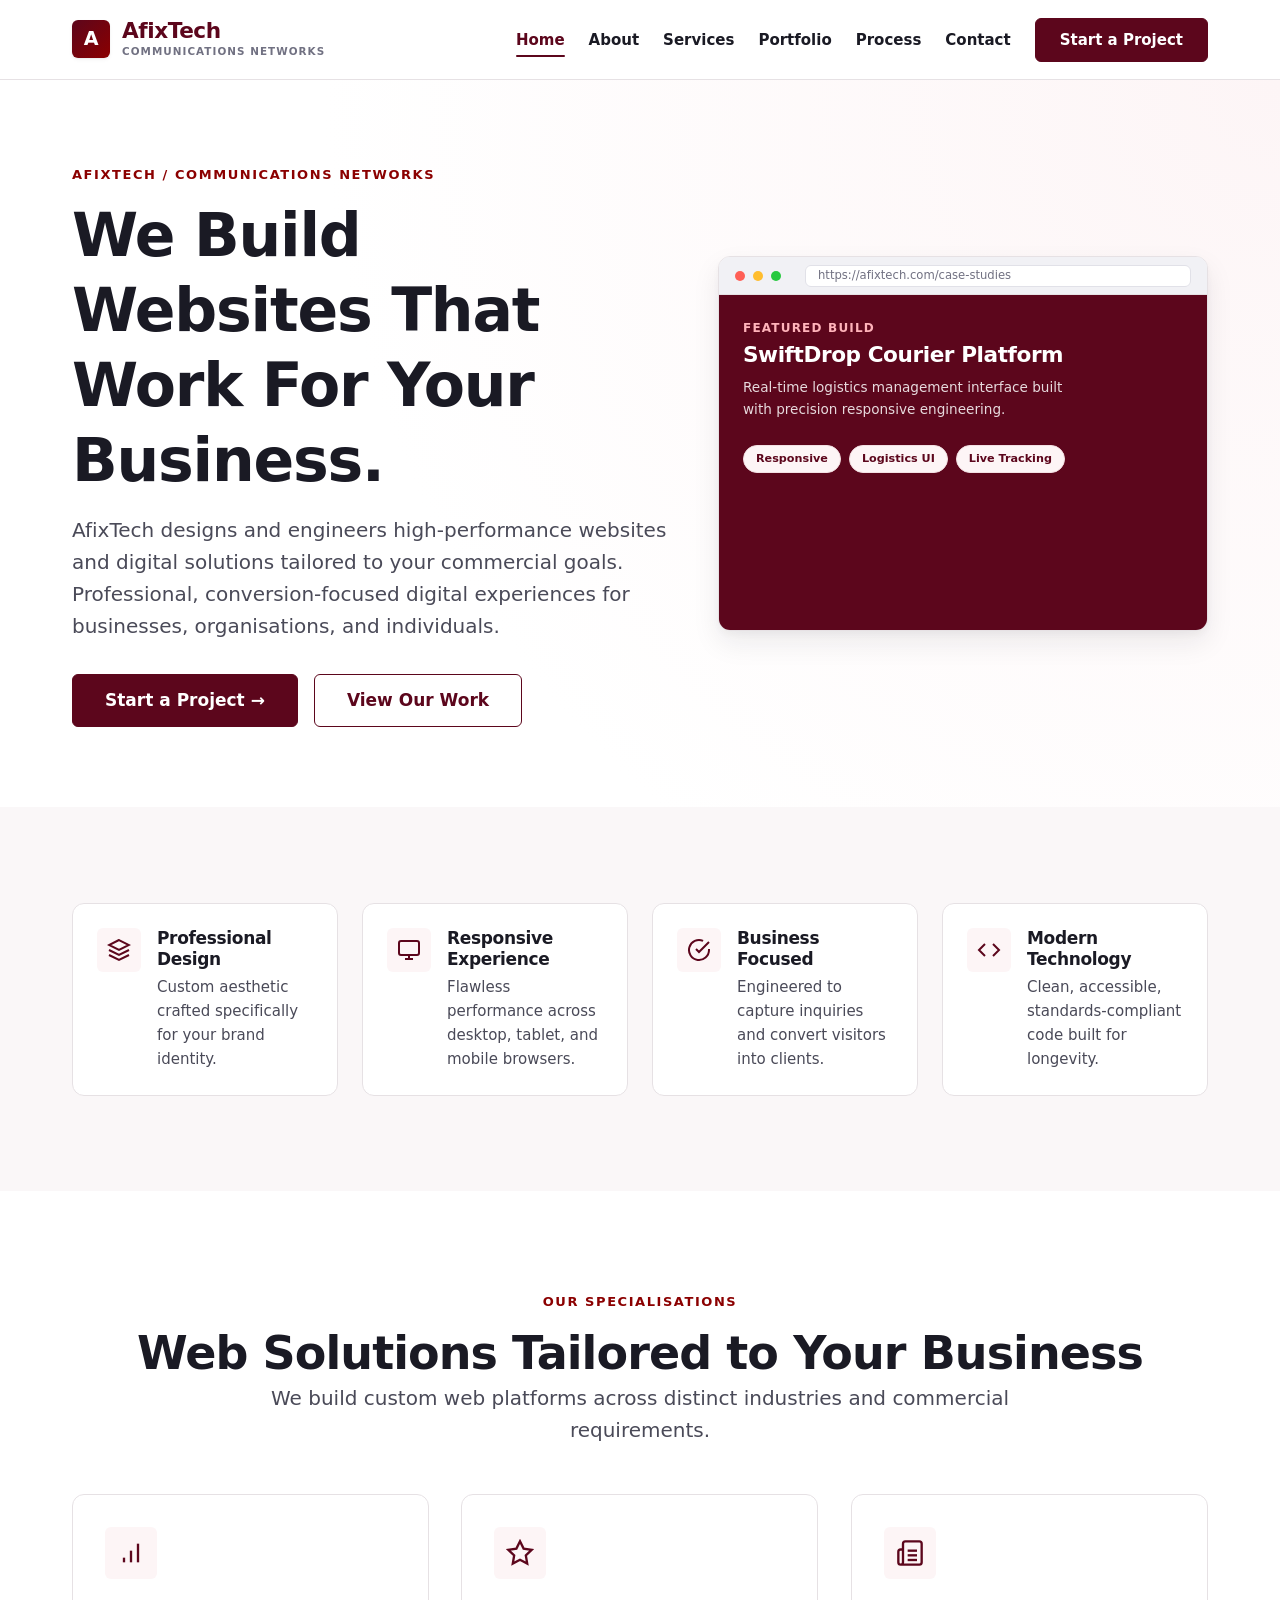
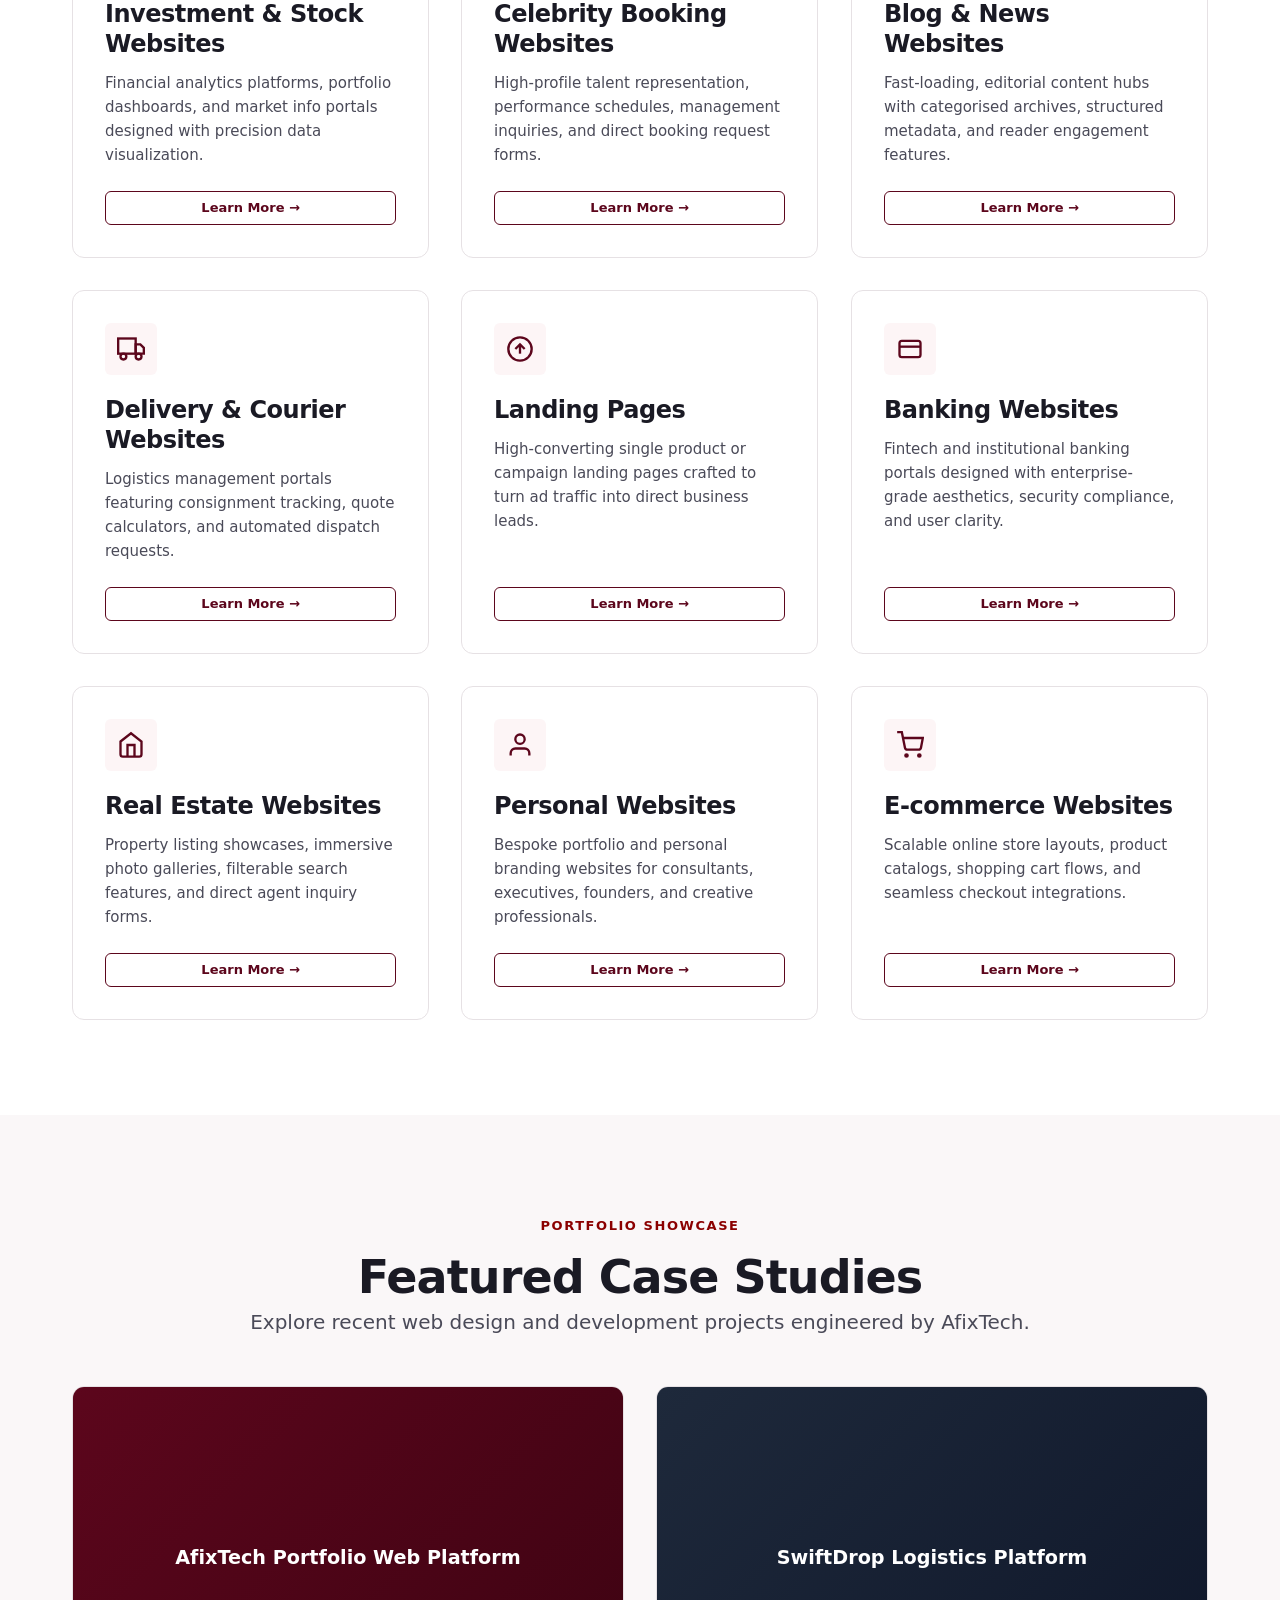
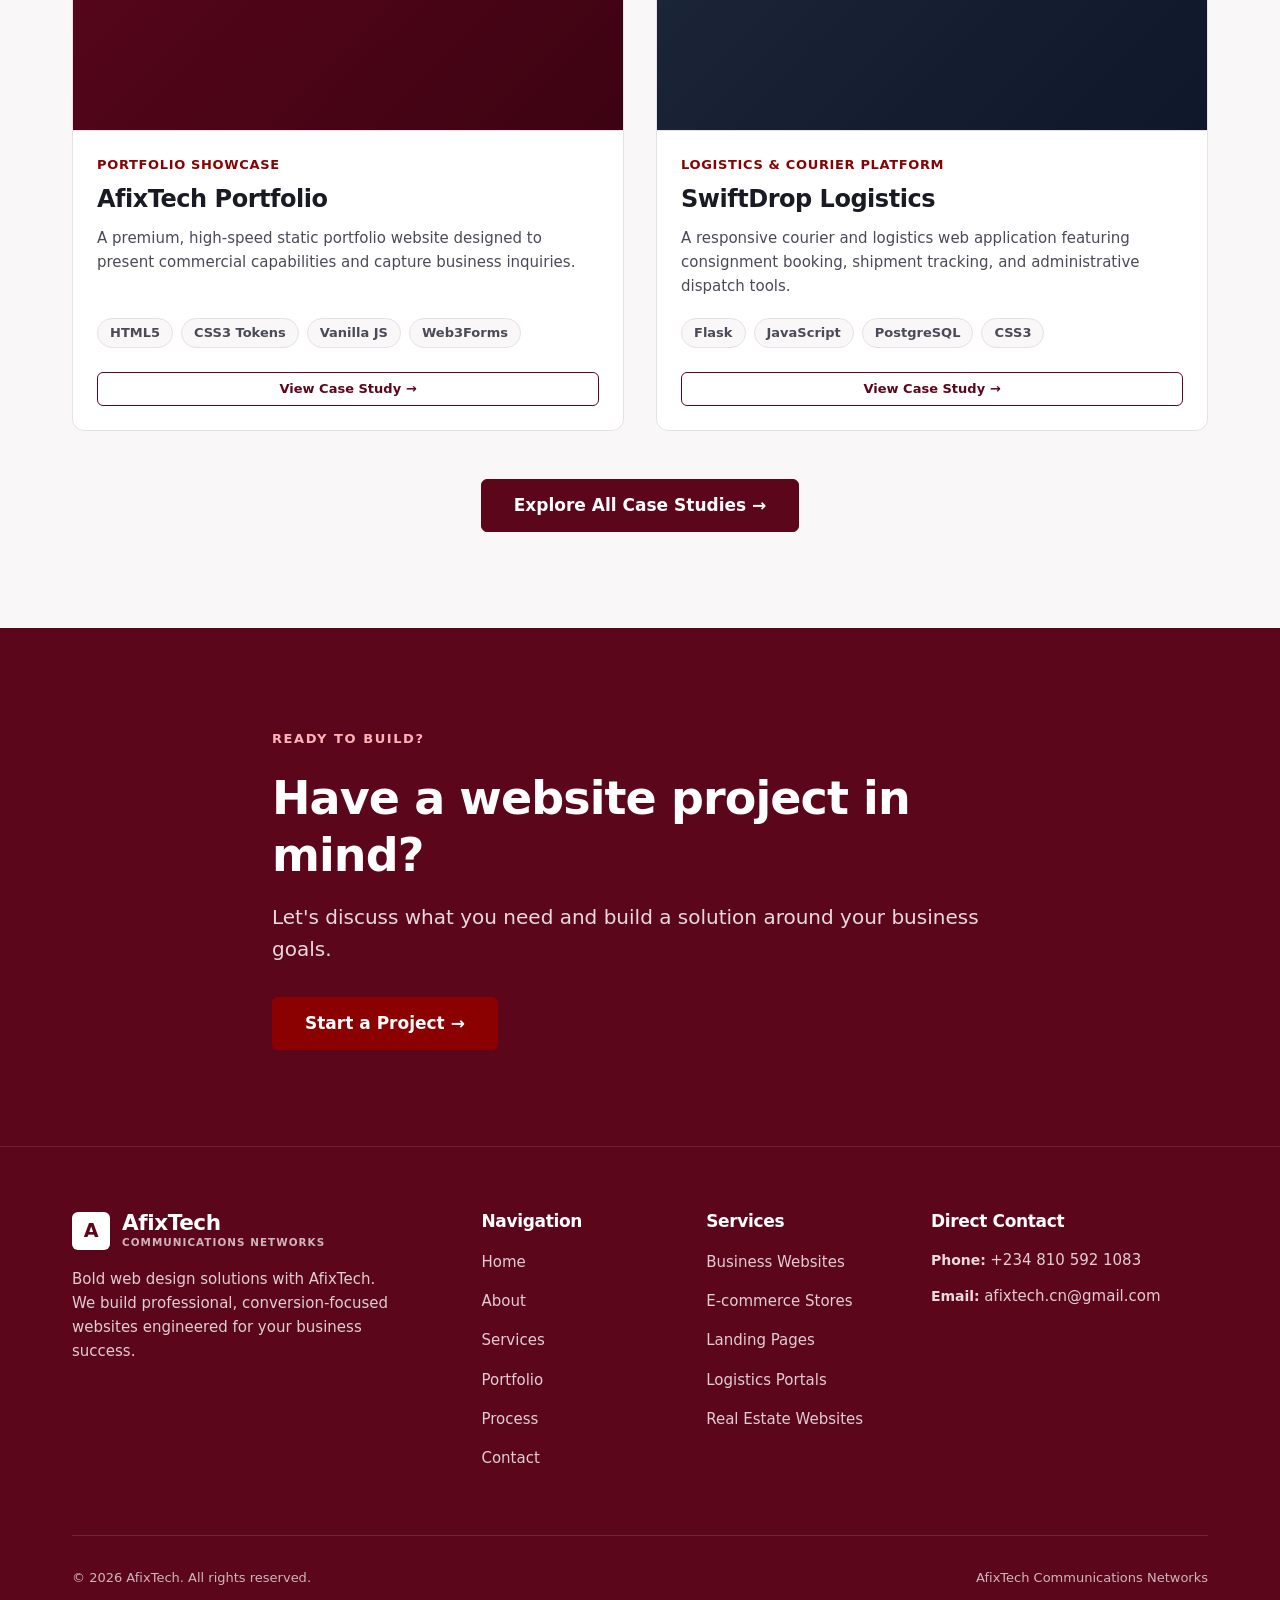
==== commit df98b482: "Transform hamburger toggle to X, optimize load speed, and update footer text - Animate mobile toggle" ====
--- a/index.html
+++ b/index.html
@@ -67,9 +67,11 @@
       </nav>
 
       <button class="mobile-toggle" aria-expanded="false" aria-controls="primaryNav" aria-label="Toggle navigation menu">
-        <svg viewBox="0 0 24 24" fill="none" aria-hidden="true">
-          <path d="M4 6h16M4 12h16M4 18h16" />
-        </svg>
+        <span class="hamburger-box">
+          <span class="hamburger-line"></span>
+          <span class="hamburger-line"></span>
+          <span class="hamburger-line"></span>
+        </span>
       </button>
     </div>
   </header>
@@ -392,8 +394,8 @@
       </div>
 
       <div class="footer-bottom">
-        <p>&copy; 2026 AfixTech. All rights reserved.</p>
-        <p>AfixTech Communications Networks — Professional Static Web Engineering</p>
+        <p>&copy; <span class="current-year">2026</span> AfixTech. All rights reserved.</p>
+        <p>AfixTech Communications Networks</p>
       </div>
     </div>
   </footer>
--- a/assets/css/components.css
+++ b/assets/css/components.css
@@ -91,23 +91,56 @@
    Default styles apply to mobile viewport (< 992px)
    ------------------------------------------------------------- */
 
-/* Mobile Toggle Button */
+/* Mobile Toggle Button & Animated Hamburger to X */
 .mobile-toggle {
   display: flex;
-  align-items: center;
+  flex-direction: column;
   justify-content: center;
+  align-items: center;
+  width: 40px;
+  height: 40px;
   padding: var(--space-2);
   color: var(--color-ink-primary);
   border-radius: var(--radius-sm);
   z-index: 1001;
-}
-
-.mobile-toggle svg {
-  width: 28px;
-  height: 28px;
-  stroke: currentColor;
-  stroke-width: 2;
-  stroke-linecap: round;
+  background: transparent;
+  border: none;
+  cursor: pointer;
+}
+
+.hamburger-box {
+  width: 24px;
+  height: 18px;
+  position: relative;
+  display: flex;
+  flex-direction: column;
+  justify-content: space-between;
+}
+
+.hamburger-line {
+  display: block;
+  width: 100%;
+  height: 2.5px;
+  background-color: var(--color-ink-primary);
+  border-radius: 2px;
+  transition: transform 300ms cubic-bezier(0.16, 1, 0.3, 1), opacity 200ms ease, background-color 300ms ease;
+  transform-origin: center;
+}
+
+/* Transformation to Close / Cancel 'X' when open */
+.mobile-toggle[aria-expanded="true"] .hamburger-line:nth-child(1) {
+  transform: translateY(7.75px) rotate(45deg);
+  background-color: var(--color-burgundy);
+}
+
+.mobile-toggle[aria-expanded="true"] .hamburger-line:nth-child(2) {
+  opacity: 0;
+  transform: scaleX(0);
+}
+
+.mobile-toggle[aria-expanded="true"] .hamburger-line:nth-child(3) {
+  transform: translateY(-7.75px) rotate(-45deg);
+  background-color: var(--color-burgundy);
 }
 
 /* Nav Menu Mobile Drawer (Hidden offscreen by default) */
@@ -689,11 +722,12 @@
   border-color: var(--color-burgundy);
 }
 
-/* Scroll reveal initial state */
+/* Scroll reveal initial state - fast and Snappy loading */
 .reveal {
   opacity: 0;
-  transform: translateY(20px);
-  transition: opacity 600ms cubic-bezier(0.16, 1, 0.3, 1), transform 600ms cubic-bezier(0.16, 1, 0.3, 1);
+  transform: translateY(12px);
+  transition: opacity 350ms cubic-bezier(0.16, 1, 0.3, 1), transform 350ms cubic-bezier(0.16, 1, 0.3, 1);
+  will-change: opacity, transform;
 }
 
 .reveal.is-revealed {
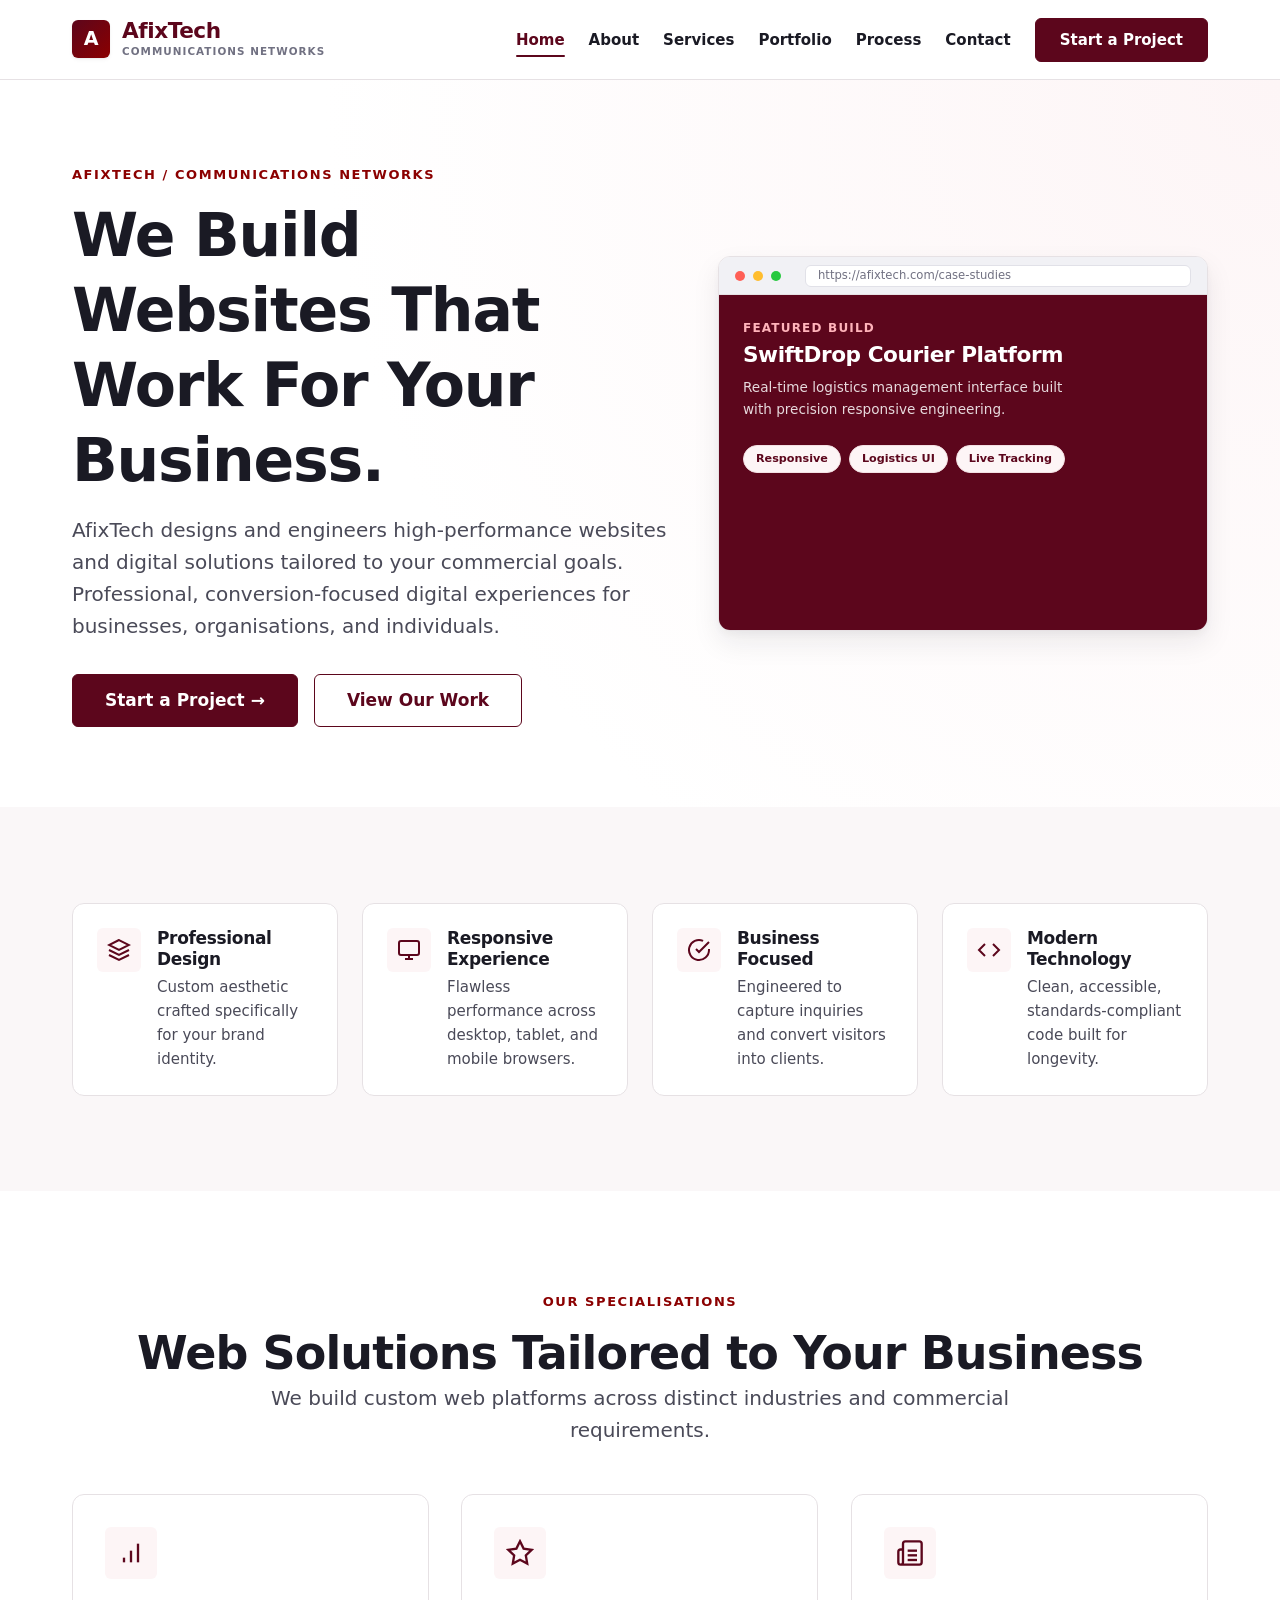
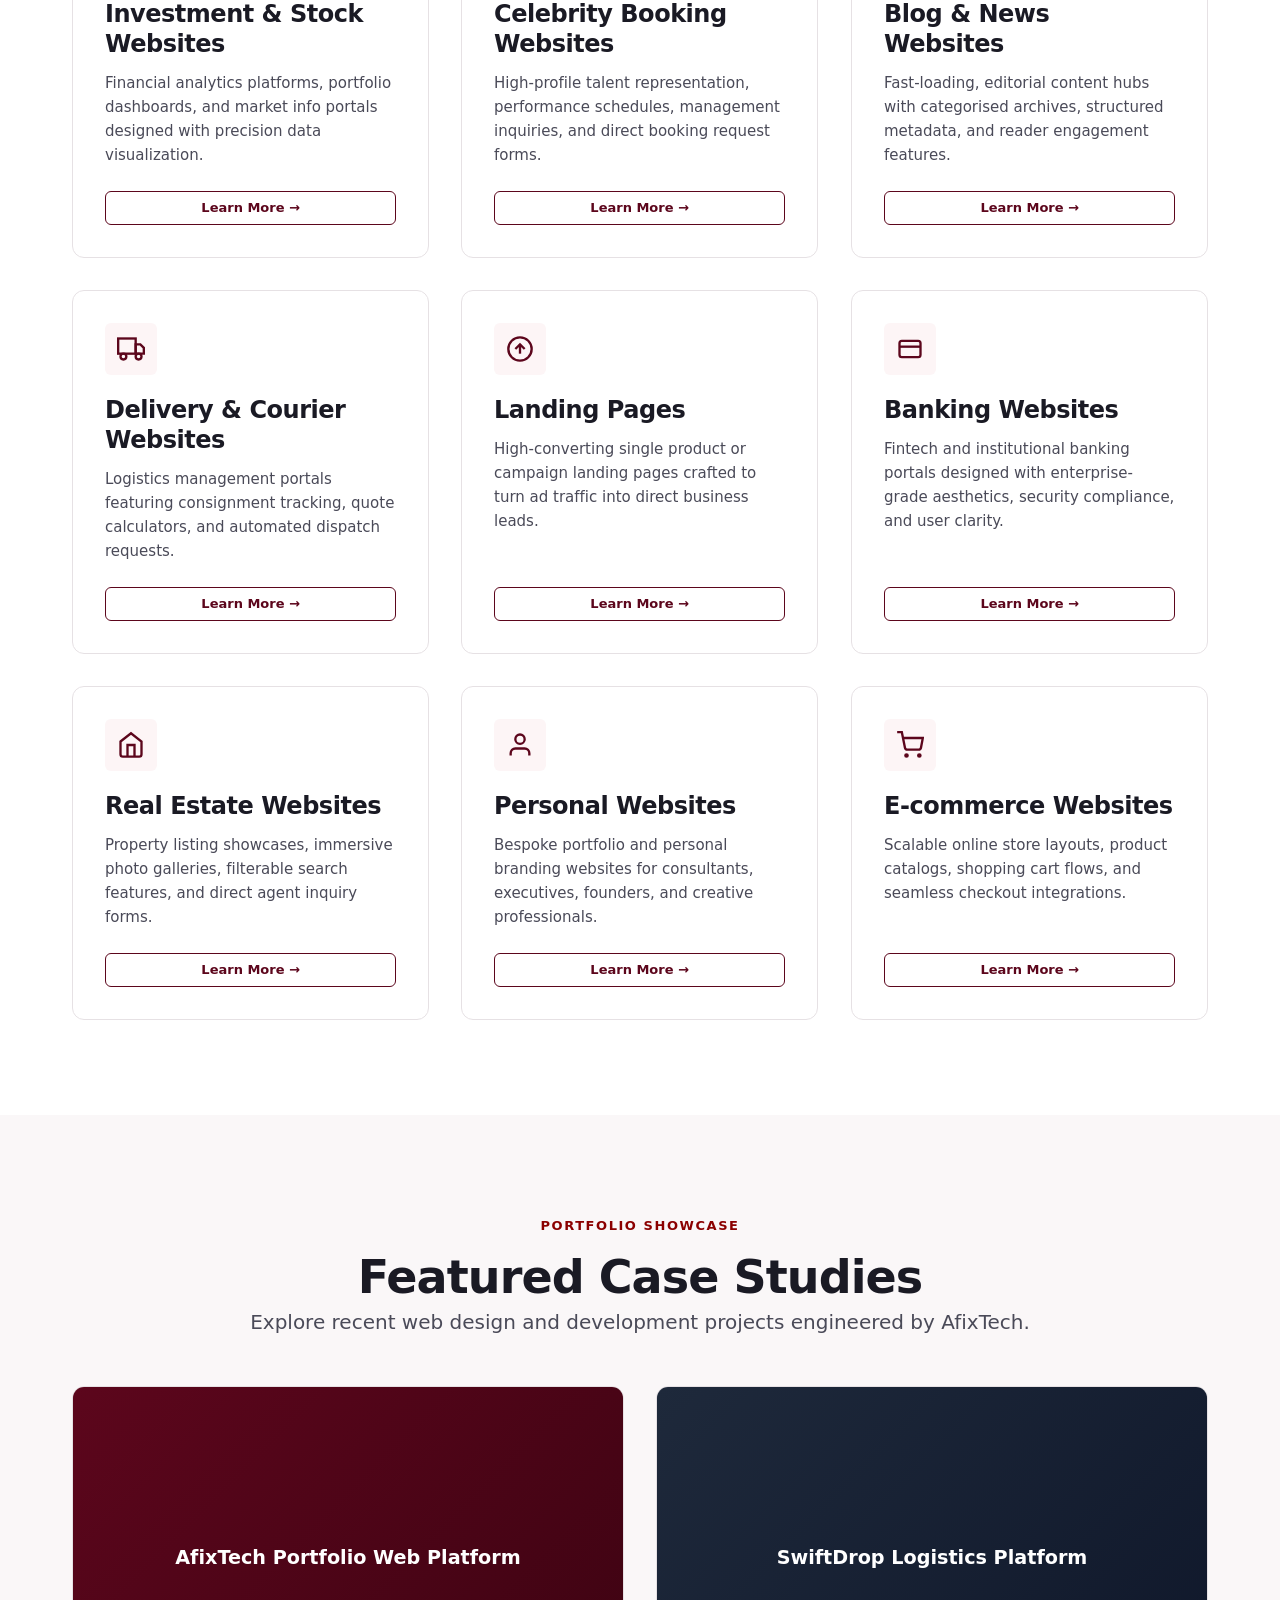
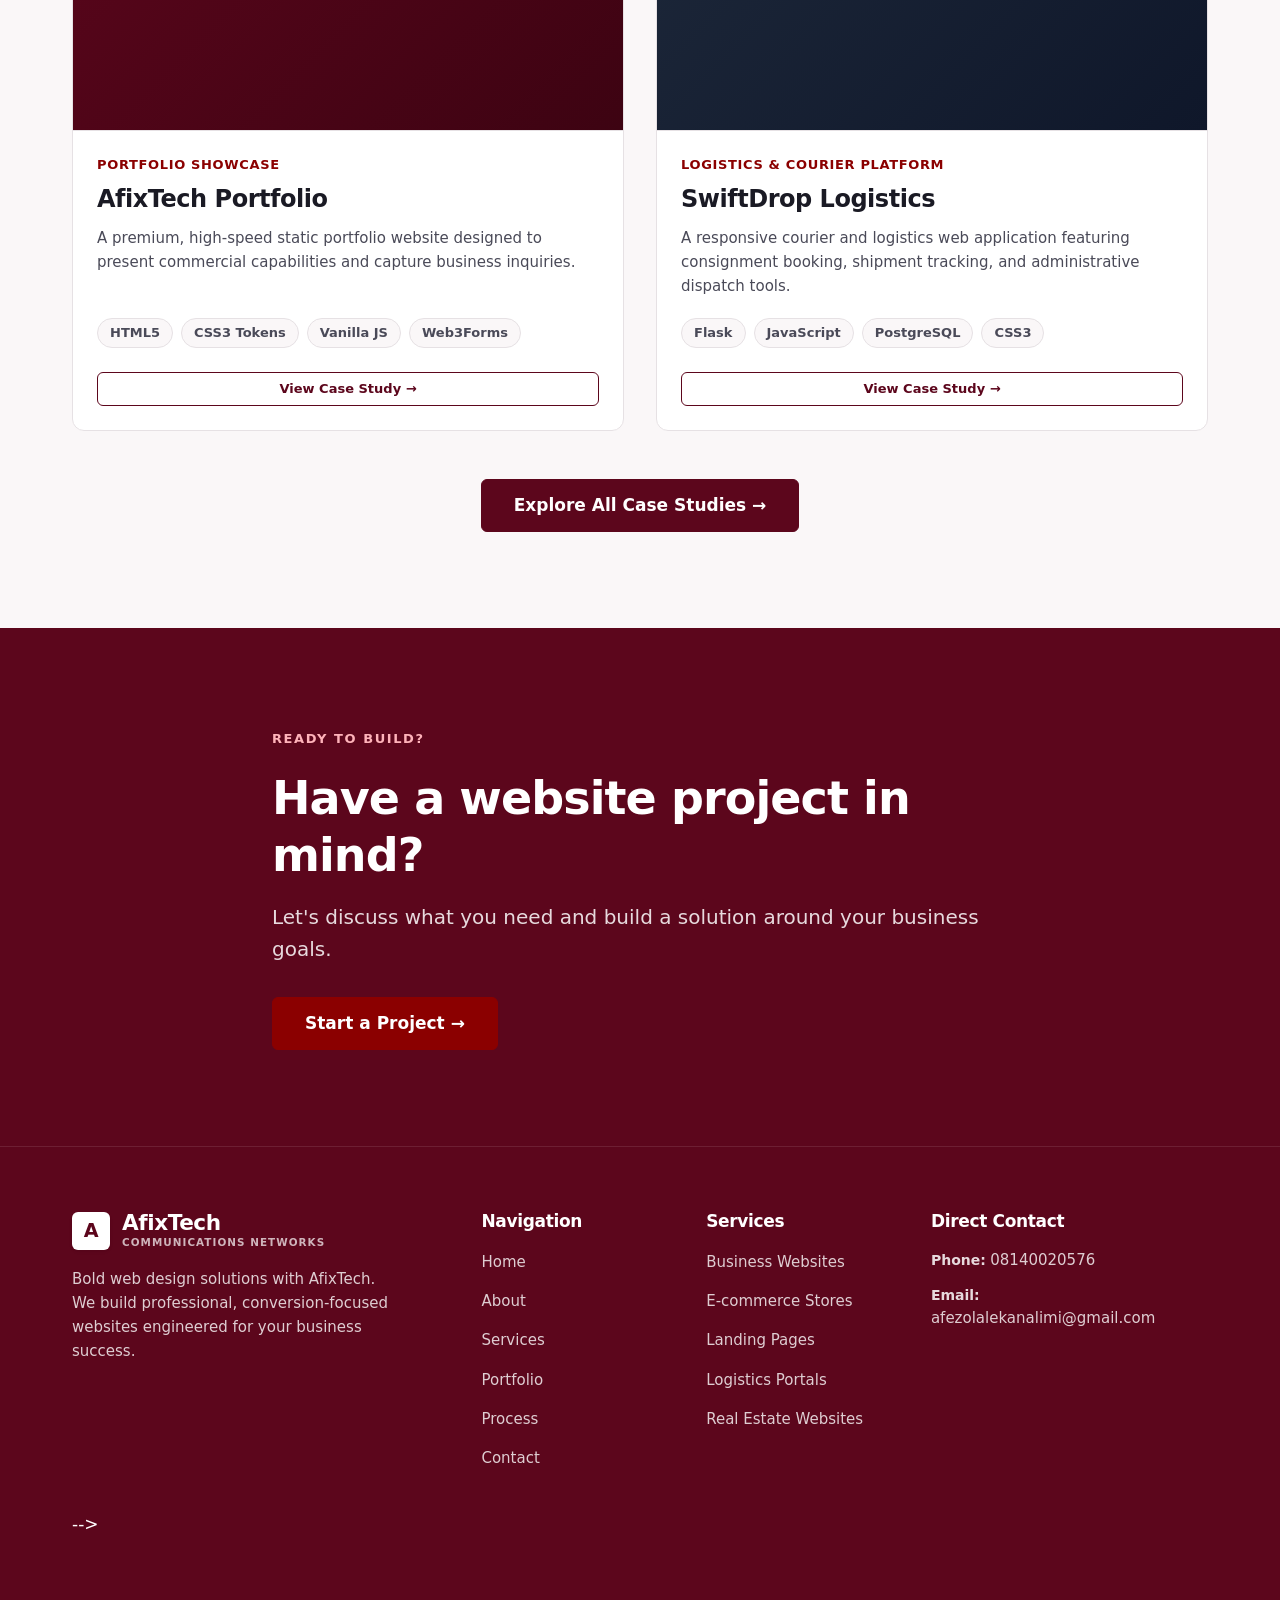
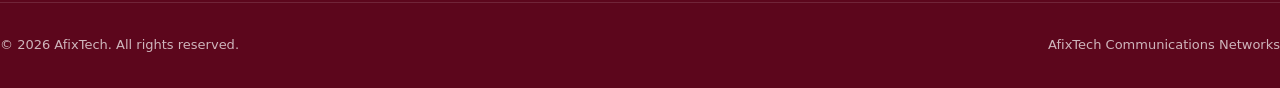
==== commit f5dc018e: "fix: update AfixTech contact details from official brand flyer Update all occurrences of phone numbe" ====
--- a/index.html
+++ b/index.html
@@ -28,8 +28,8 @@
     "name": "AfixTech",
     "alternateName": "AfixTech Communications Networks",
     "url": "https://afixtech.com",
-    "email": "afixtech.cn@gmail.com",
-    "telephone": "+2348105921083",
+    "email": "afezolalekanalimi@gmail.com",
+    "telephone": "08140020576",
     "description": "Professional Websites & Digital Solutions"
   }
   </script>
@@ -387,9 +387,15 @@
         <div>
           <h3 class="footer-heading">Direct Contact</h3>
           <ul class="footer-links" style="font-size:0.875rem; color:rgba(255,255,255,0.85);">
-            <li><strong>Phone:</strong> <a href="tel:+2348105921083">+234 810 592 1083</a></li>
-            <li><strong>Email:</strong> <a href="mailto:afixtech.cn@gmail.com">afixtech.cn@gmail.com</a></li>
+            <li><strong>Phone:</strong> <a href="tel:08140020576">08140020576</a></li>
+            <li><strong>Email:</strong> <a href="mailto:afezolalekanalimi@gmail.com">afezolalekanalimi@gmail.com</a></li>
           </ul>
+          <!-- Social Media Links (Placeholder - add when confirmed)
+          <div class="footer-social" style="margin-top: 1rem;">
+            <!-- <a href="#" aria-label="LinkedIn" target="_blank" rel="noopener">LinkedIn</a> -->
+            <!-- <a href="#" aria-label="Twitter/X" target="_blank" rel="noopener">X</a> -->
+          </div>
+          -->
         </div>
       </div>
 
--- a/assets/css/components.css
+++ b/assets/css/components.css
@@ -143,11 +143,11 @@
   background-color: var(--color-burgundy);
 }
 
-/* Nav Menu Mobile Drawer (Hidden offscreen by default) */
+/* Nav Menu Mobile Drawer (Strictly hidden offscreen & invisible by default) */
 .nav-menu {
   position: fixed;
   top: 0;
-  right: -100%;
+  right: 0;
   width: 85%;
   max-width: 380px;
   height: 100vh;
@@ -157,7 +157,11 @@
   align-items: flex-start;
   padding: var(--space-20) var(--space-8) var(--space-10);
   box-shadow: var(--shadow-lg);
-  transition: right var(--transition-normal);
+  transform: translateX(100%);
+  visibility: hidden;
+  opacity: 0;
+  pointer-events: none;
+  transition: transform var(--transition-normal), visibility var(--transition-normal), opacity var(--transition-normal);
   z-index: 1000;
   overflow-y: auto;
 }
@@ -165,7 +169,10 @@
 /* Open state on mobile */
 .nav-menu[data-open="true"],
 .nav-menu.is-open {
-  right: 0;
+  transform: translateX(0);
+  visibility: visible;
+  opacity: 1;
+  pointer-events: auto;
 }
 
 .nav-list {
@@ -254,6 +261,10 @@
     align-items: center;
     padding: 0;
     box-shadow: none;
+    transform: none !important;
+    visibility: visible !important;
+    opacity: 1 !important;
+    pointer-events: auto !important;
     z-index: auto;
     overflow-y: visible;
     gap: var(--space-6);
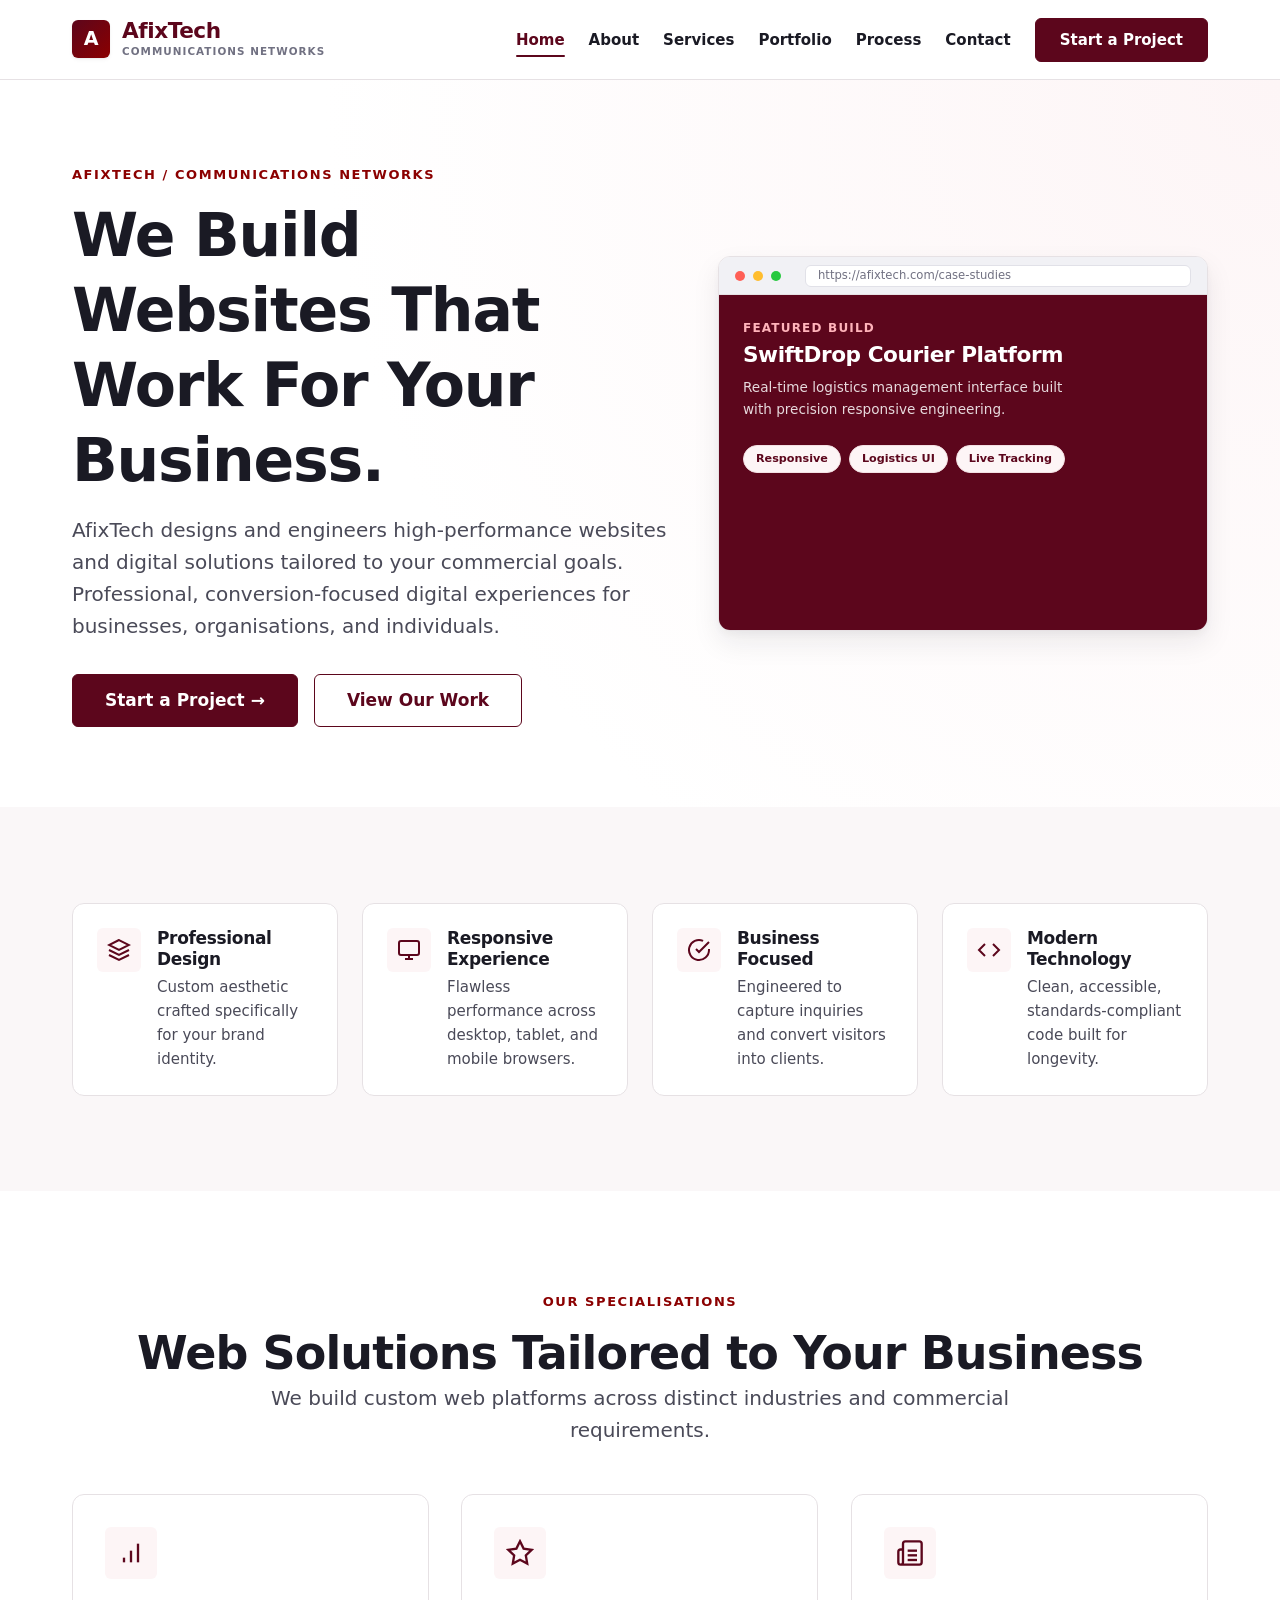
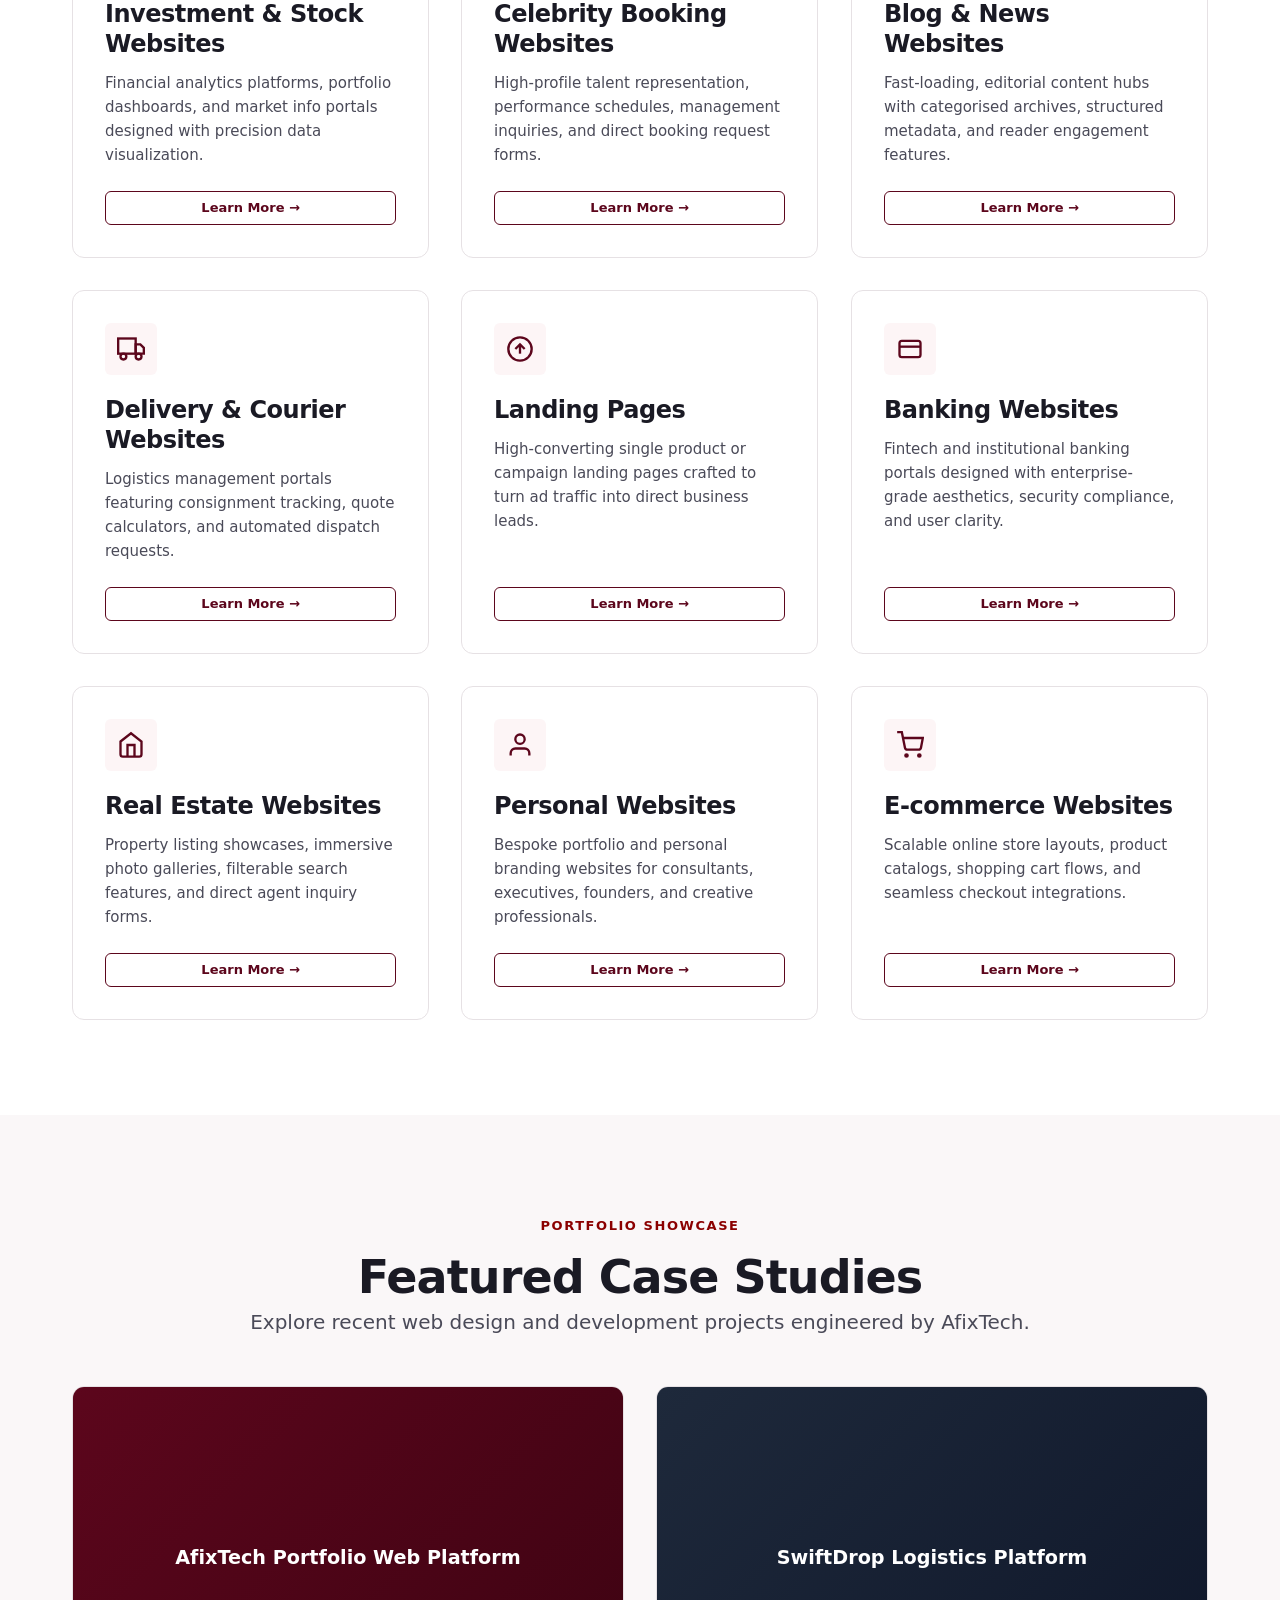
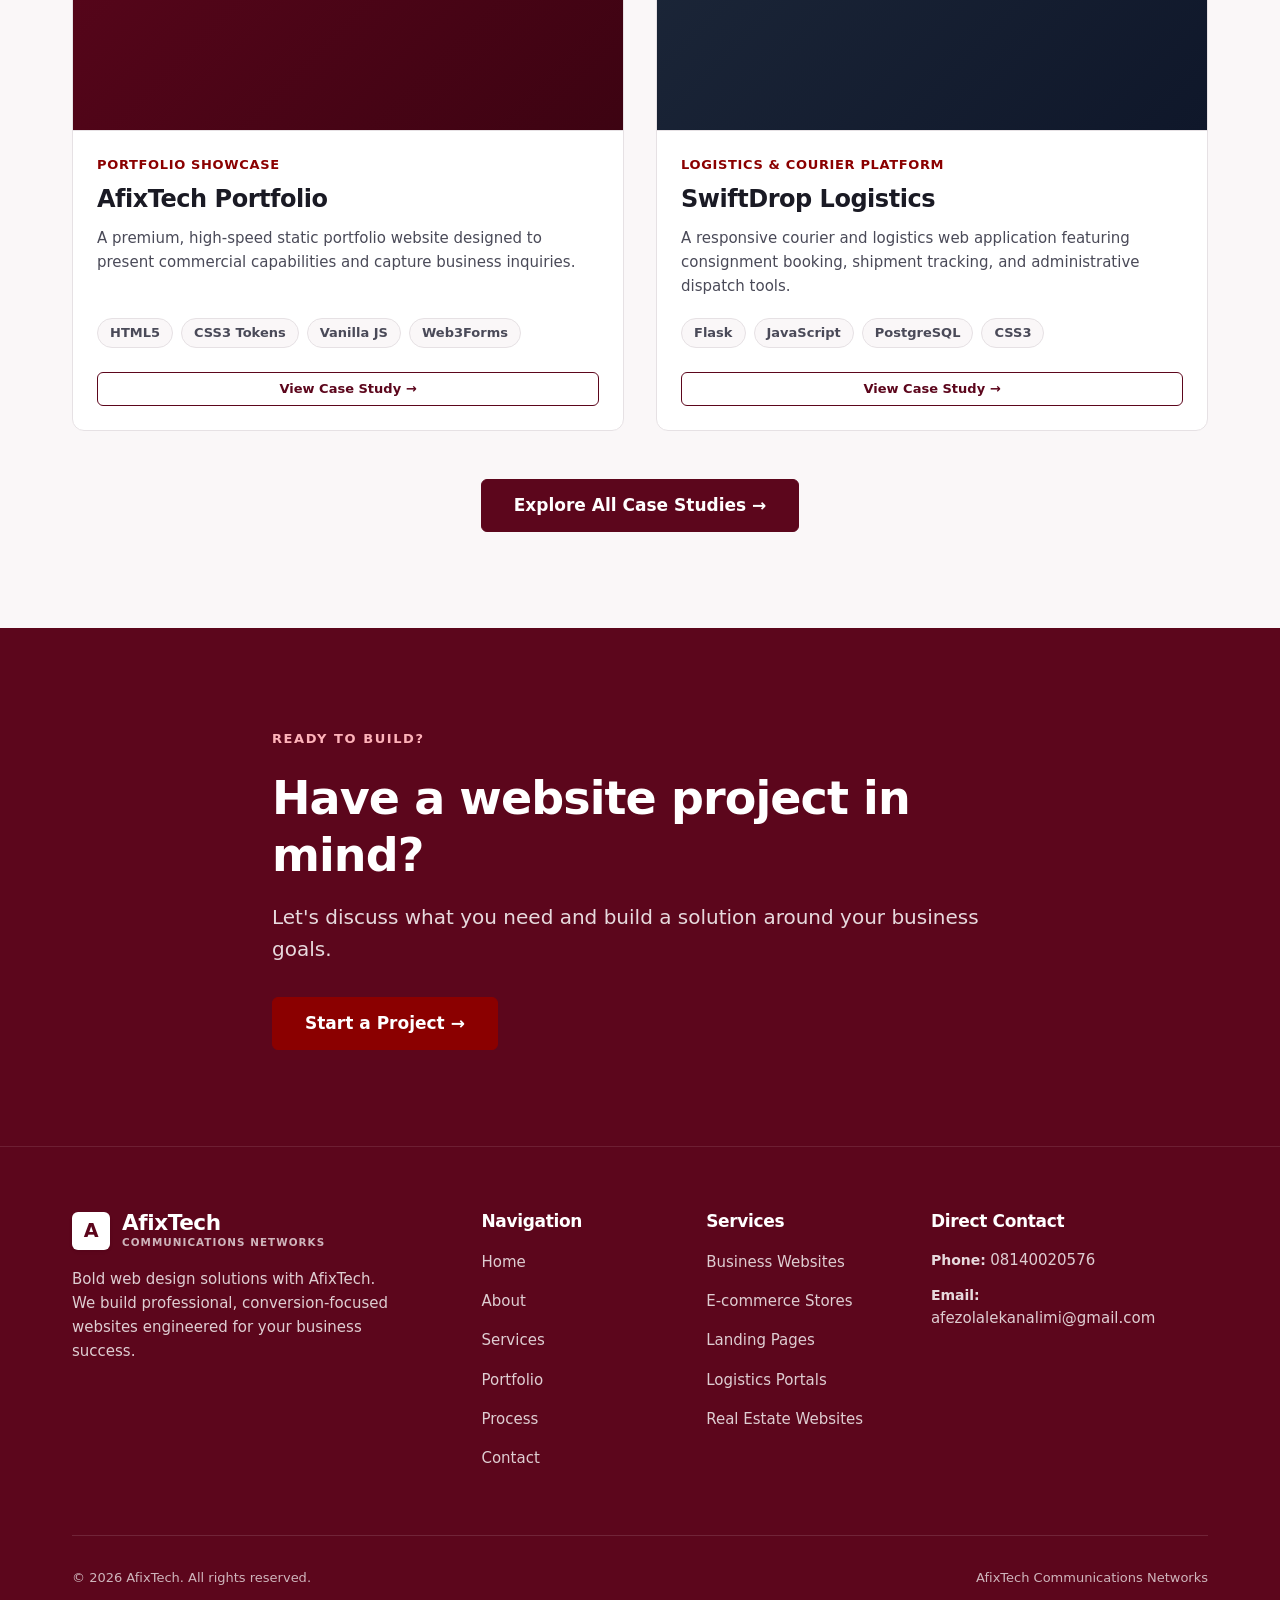
==== commit b6d997b1: "fix: clean footer markup and add lower budget tiers to contact form - Fix nested HTML comments in fo" ====
--- a/index.html
+++ b/index.html
@@ -390,12 +390,7 @@
             <li><strong>Phone:</strong> <a href="tel:08140020576">08140020576</a></li>
             <li><strong>Email:</strong> <a href="mailto:afezolalekanalimi@gmail.com">afezolalekanalimi@gmail.com</a></li>
           </ul>
-          <!-- Social Media Links (Placeholder - add when confirmed)
-          <div class="footer-social" style="margin-top: 1rem;">
-            <!-- <a href="#" aria-label="LinkedIn" target="_blank" rel="noopener">LinkedIn</a> -->
-            <!-- <a href="#" aria-label="Twitter/X" target="_blank" rel="noopener">X</a> -->
-          </div>
-          -->
+          <!-- Social Media Links (Placeholder - to be added when confirmed) -->
         </div>
       </div>
 
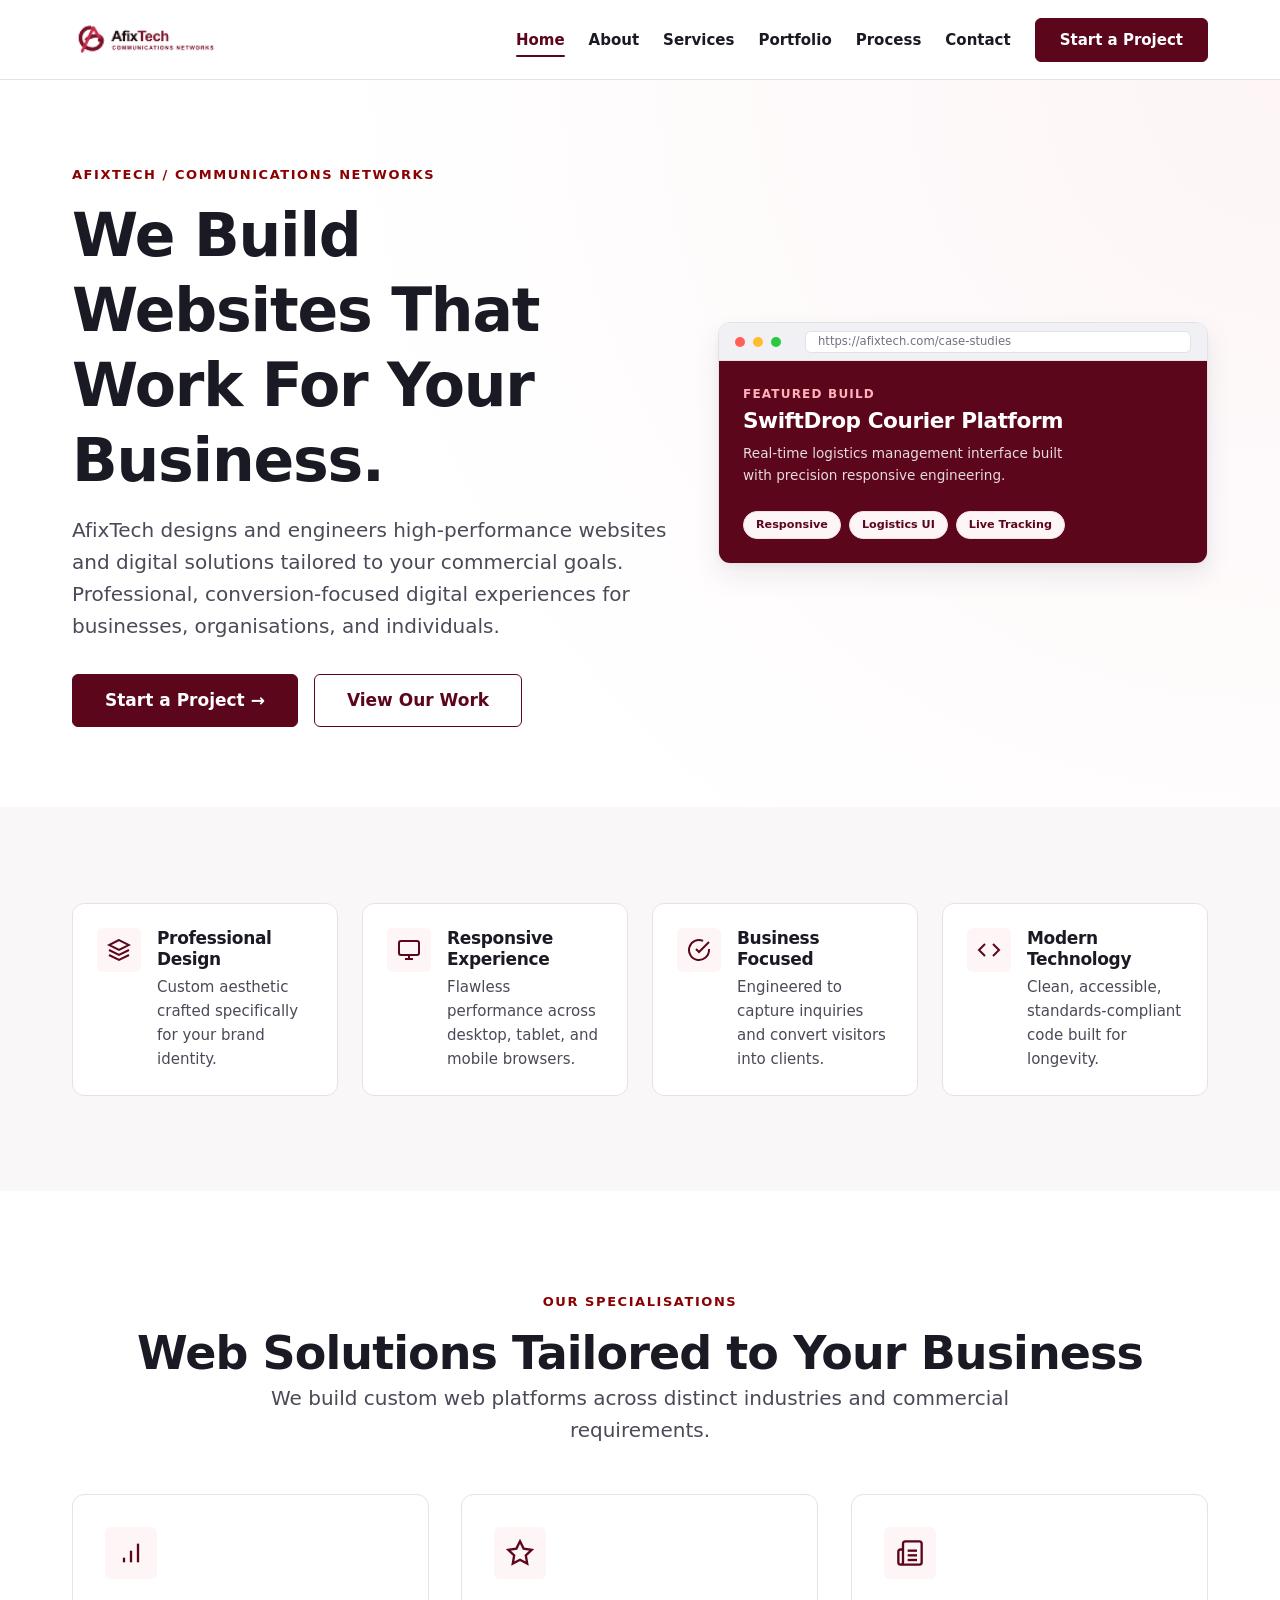
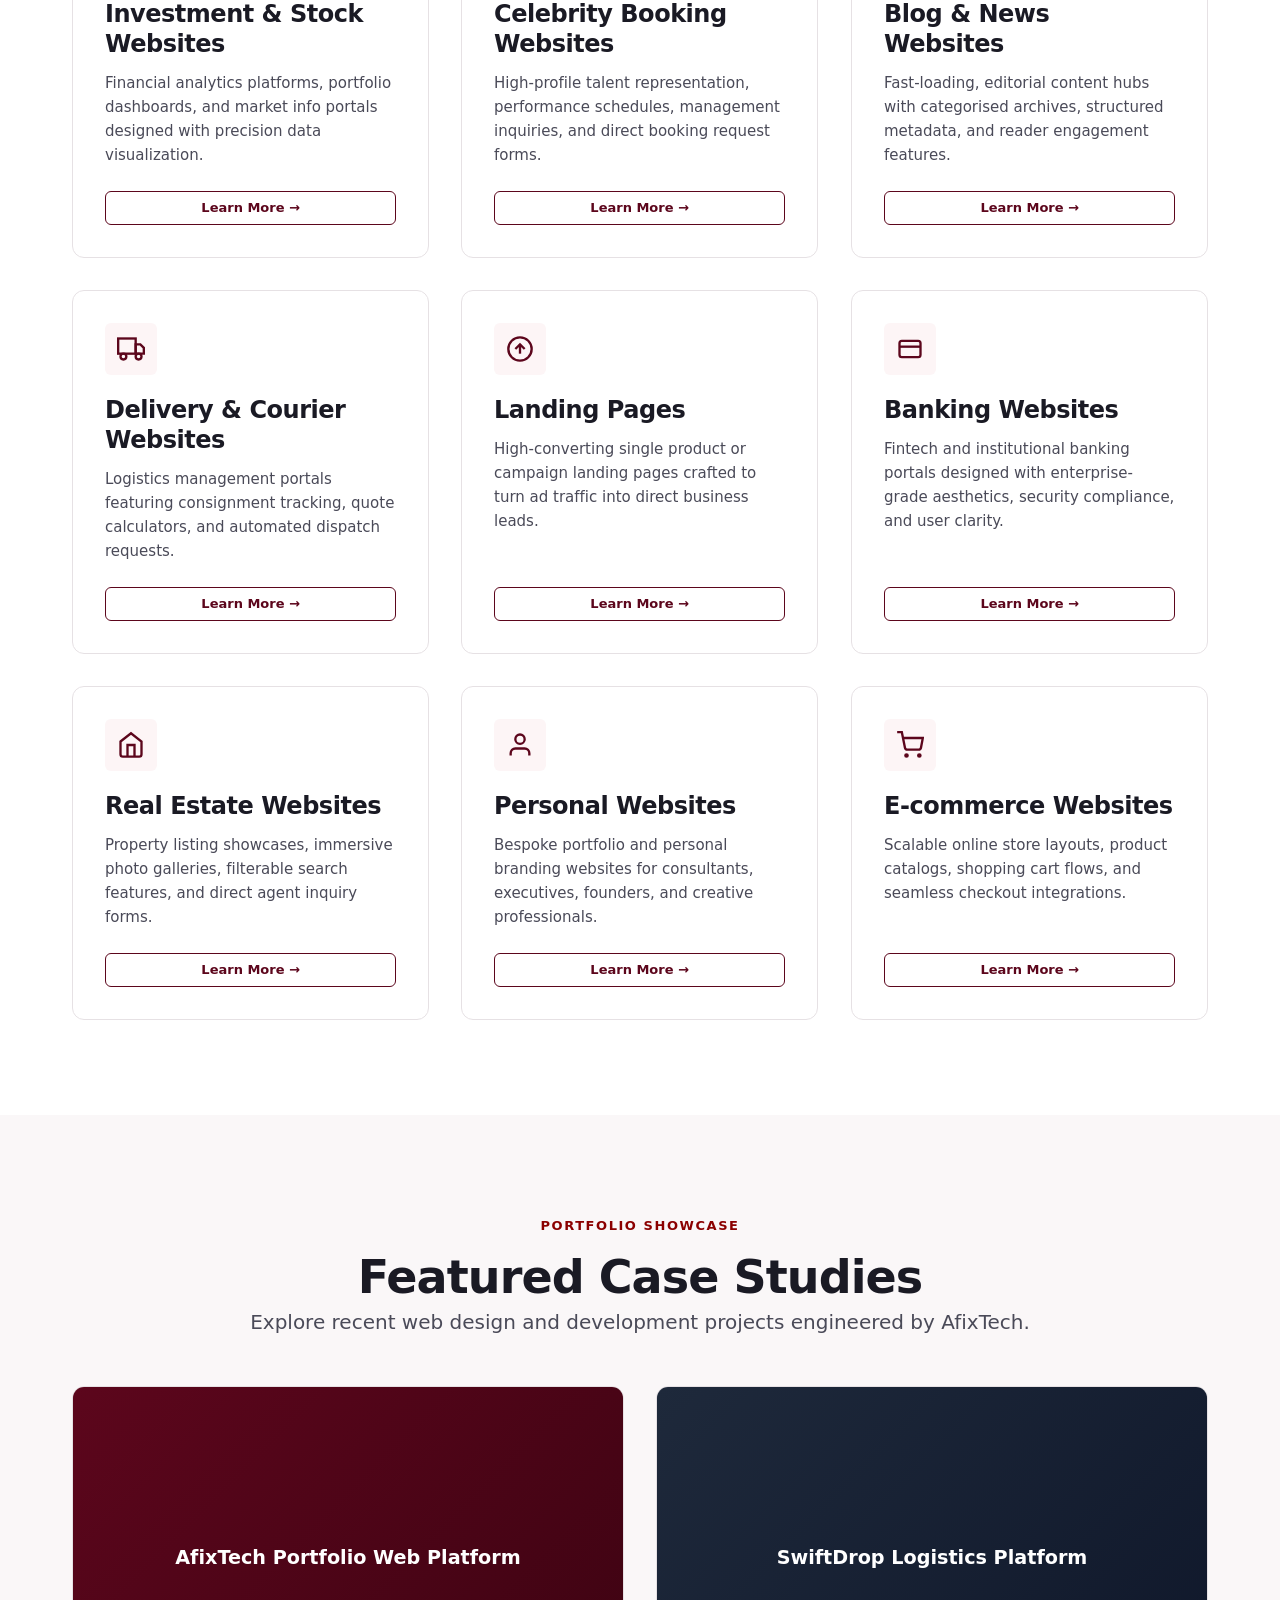
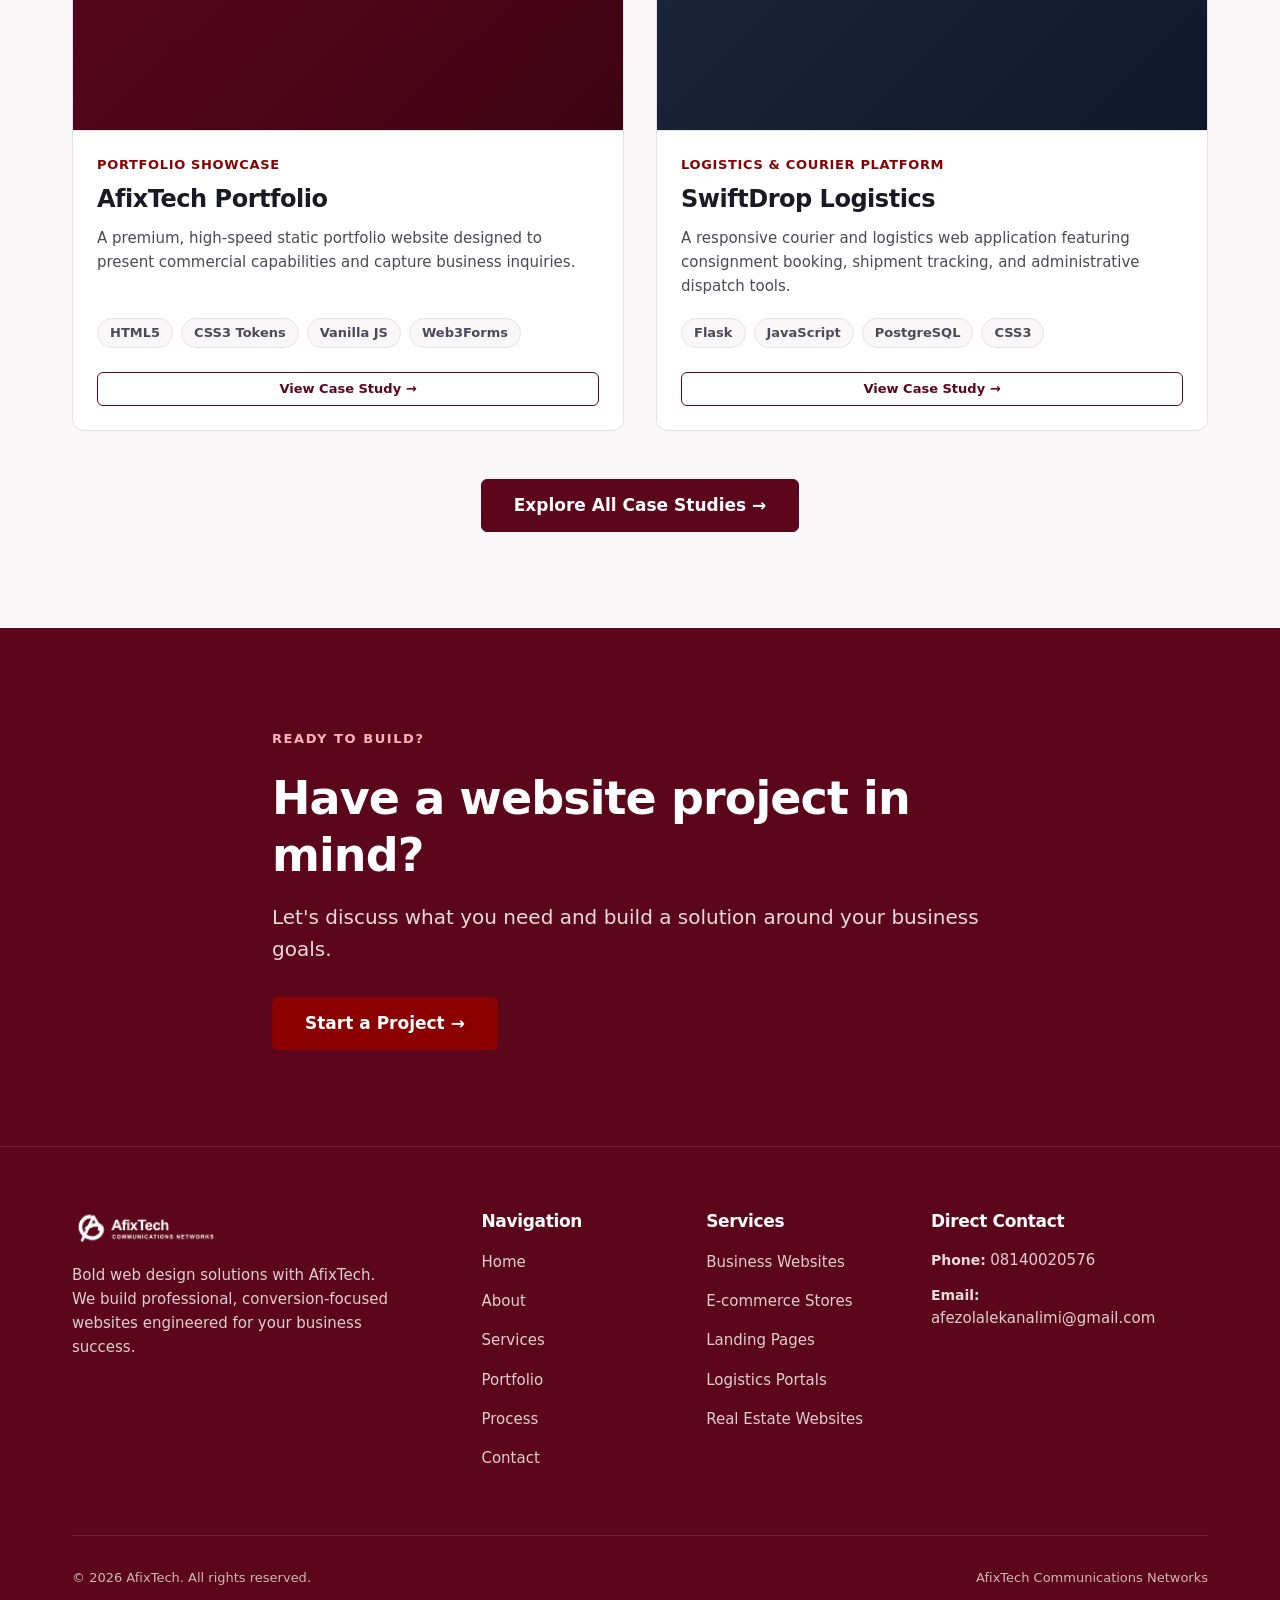
==== commit 54f5503a: "feat: embed official AfixTech logo image across all headers and footers - Add official AfixTech logo" ====
--- a/index.html
+++ b/index.html
@@ -43,11 +43,7 @@
   <header class="site-header">
     <div class="container nav-container">
       <a href="index.html" class="brand-logo" aria-label="AfixTech Home">
-        <div class="logo-icon" aria-hidden="true">A</div>
-        <div class="brand-text">
-          <span class="brand-name">AfixTech</span>
-          <span class="brand-subtitle">Communications Networks</span>
-        </div>
+        <img src="assets/images/brand/logo.png" alt="AfixTech Communications Networks" class="logo-img">
       </a>
 
       <div class="nav-backdrop" id="navBackdrop"></div>
@@ -350,12 +346,8 @@
       <div class="footer-top">
         <div class="footer-brand">
           <a href="index.html" class="brand-logo" aria-label="AfixTech Home">
-            <div class="logo-icon" aria-hidden="true" style="background:#ffffff; color:var(--color-burgundy);">A</div>
-            <div class="brand-text">
-              <span class="brand-name" style="color:#ffffff;">AfixTech</span>
-              <span class="brand-subtitle" style="color:rgba(255,255,255,0.7);">Communications Networks</span>
-            </div>
-          </a>
+        <img src="assets/images/brand/logo.png" alt="AfixTech Communications Networks" class="logo-img">
+      </a>
           <p class="footer-desc">
             Bold web design solutions with AfixTech. We build professional, conversion-focused websites engineered for your business success.
           </p>
--- a/assets/css/base.css
+++ b/assets/css/base.css
@@ -158,21 +158,21 @@
   gap: var(--space-6);
 }
 
-@media (min-width: 640px) {
+@media (min-width: 768px) {
   .grid-2 {
-    grid-template-columns: repeat(2, 1fr);
+    grid-template-columns: repeat(2, minmax(0, 1fr));
   }
   .grid-4 {
-    grid-template-columns: repeat(2, 1fr);
+    grid-template-columns: repeat(2, minmax(0, 1fr));
   }
 }
 
 @media (min-width: 992px) {
   .grid-3 {
-    grid-template-columns: repeat(3, 1fr);
+    grid-template-columns: repeat(3, minmax(0, 1fr));
   }
   .grid-4 {
-    grid-template-columns: repeat(4, 1fr);
+    grid-template-columns: repeat(4, minmax(0, 1fr));
   }
 }
 
--- a/assets/css/components.css
+++ b/assets/css/components.css
@@ -45,45 +45,22 @@
 }
 
 .brand-logo {
-  display: flex;
+  display: inline-flex;
   align-items: center;
   gap: var(--space-3);
-  font-family: var(--font-display);
-  font-weight: 800;
-  font-size: 1.35rem;
-  color: var(--color-burgundy);
-  letter-spacing: -0.02em;
-}
-
-.brand-logo .logo-icon {
-  width: 38px;
-  height: 38px;
-  background: linear-gradient(135deg, var(--color-burgundy), var(--color-deep-red));
-  border-radius: var(--radius-sm);
-  display: flex;
-  align-items: center;
-  justify-content: center;
-  color: #ffffff;
-  font-weight: 900;
-  font-size: 1.2rem;
-  box-shadow: var(--shadow-sm);
-}
-
-.brand-logo .brand-text {
-  display: flex;
-  flex-direction: column;
-}
-
-.brand-logo .brand-name {
-  line-height: 1.1;
-}
-
-.brand-logo .brand-subtitle {
-  font-size: 0.65rem;
-  font-weight: 600;
-  letter-spacing: 0.1em;
-  color: var(--color-ink-muted);
-  text-transform: uppercase;
+  text-decoration: none;
+}
+
+.brand-logo .logo-img {
+  height: 36px;
+  width: auto;
+  display: block;
+  object-fit: contain;
+}
+
+/* Footer Brand Logo Light Variant for Dark Burgundy Background */
+.footer-brand .brand-logo .logo-img {
+  filter: brightness(0) invert(1);
 }
 
 /* -------------------------------------------------------------
@@ -143,13 +120,12 @@
   background-color: var(--color-burgundy);
 }
 
-/* Nav Menu Mobile Drawer (Strictly hidden offscreen & invisible by default) */
+/* Nav Menu Mobile Drawer (Full screen overlay on mobile) */
 .nav-menu {
   position: fixed;
   top: 0;
-  right: 0;
-  width: 85%;
-  max-width: 380px;
+  left: 0;
+  width: 100%;
   height: 100vh;
   background-color: var(--color-bg-main);
   display: flex;
--- a/assets/css/pages.css
+++ b/assets/css/pages.css
@@ -75,14 +75,14 @@
 
 .browser-content {
   position: relative;
-  aspect-ratio: 16 / 11;
   background-color: var(--color-bg-surface);
   overflow: hidden;
 }
 
 .browser-content img {
   width: 100%;
-  height: 100%;
+  height: auto;
+  aspect-ratio: 16 / 11;
   object-fit: cover;
 }
 
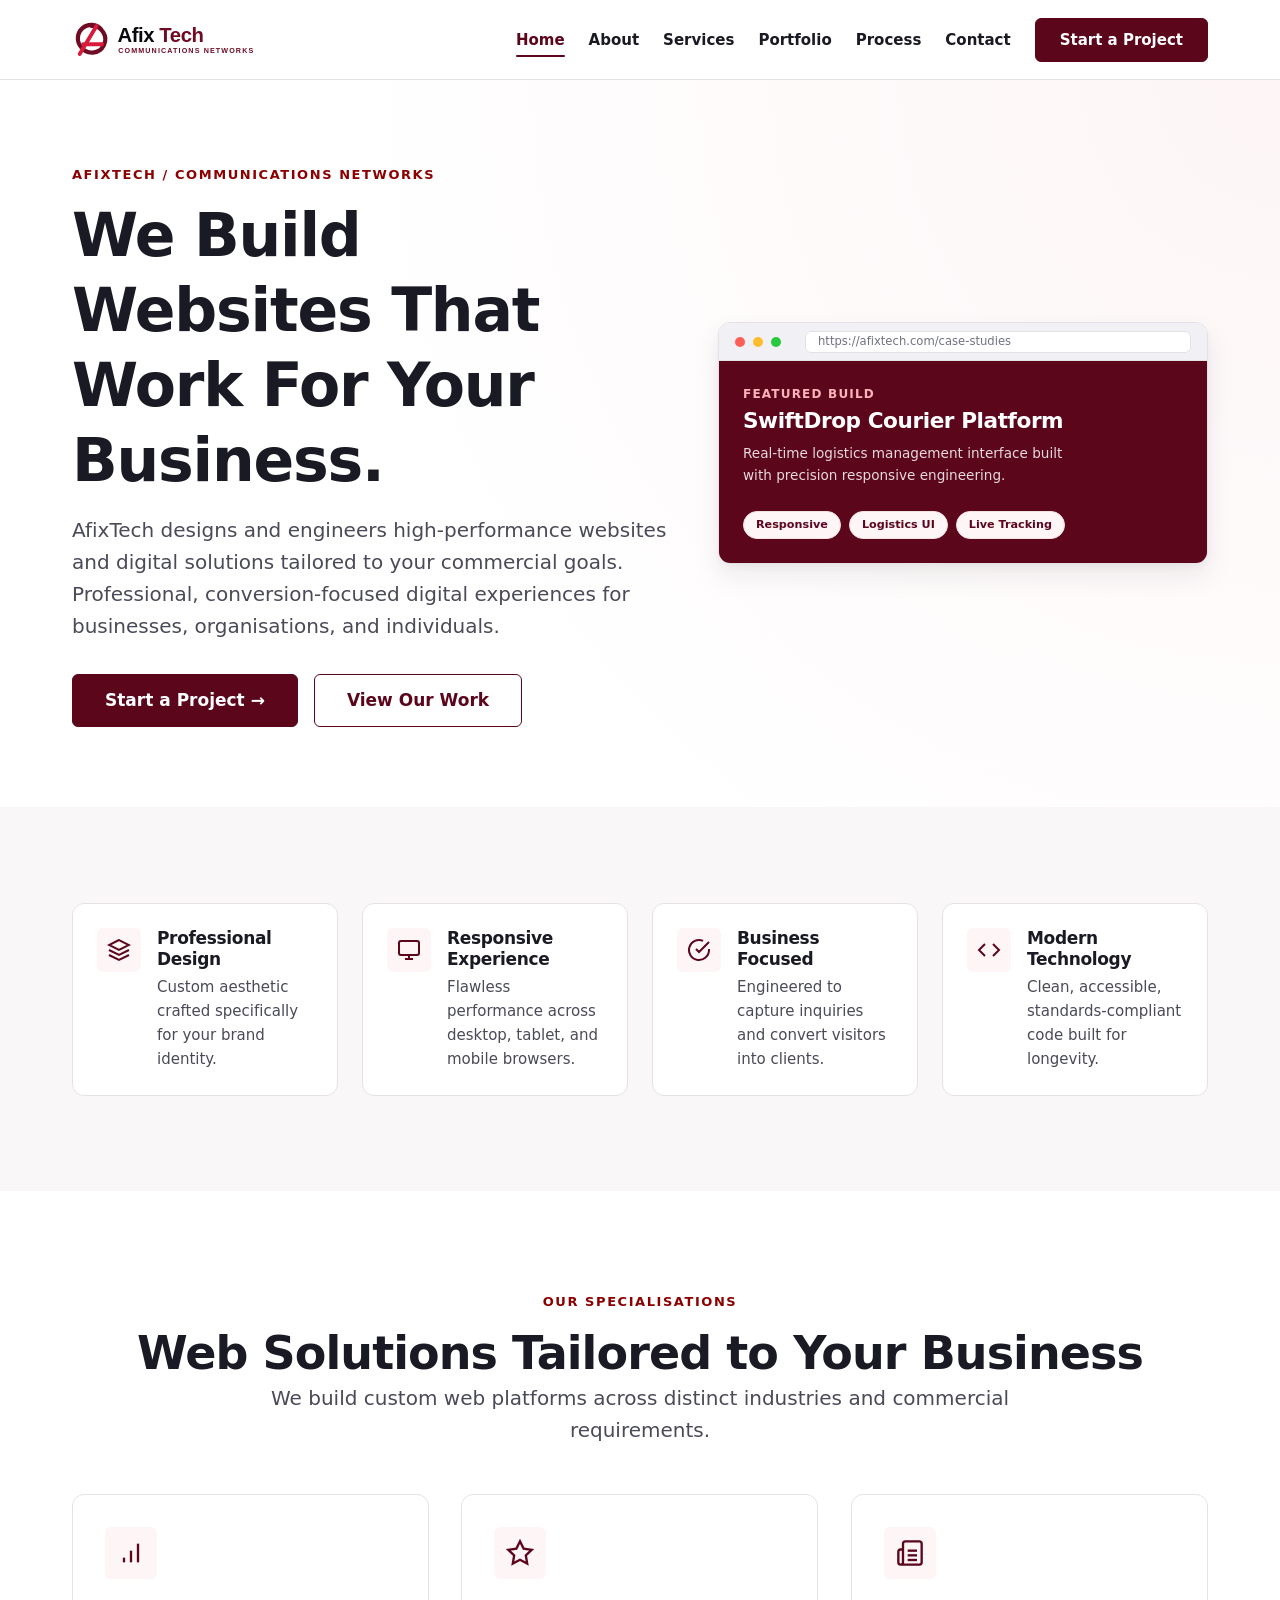
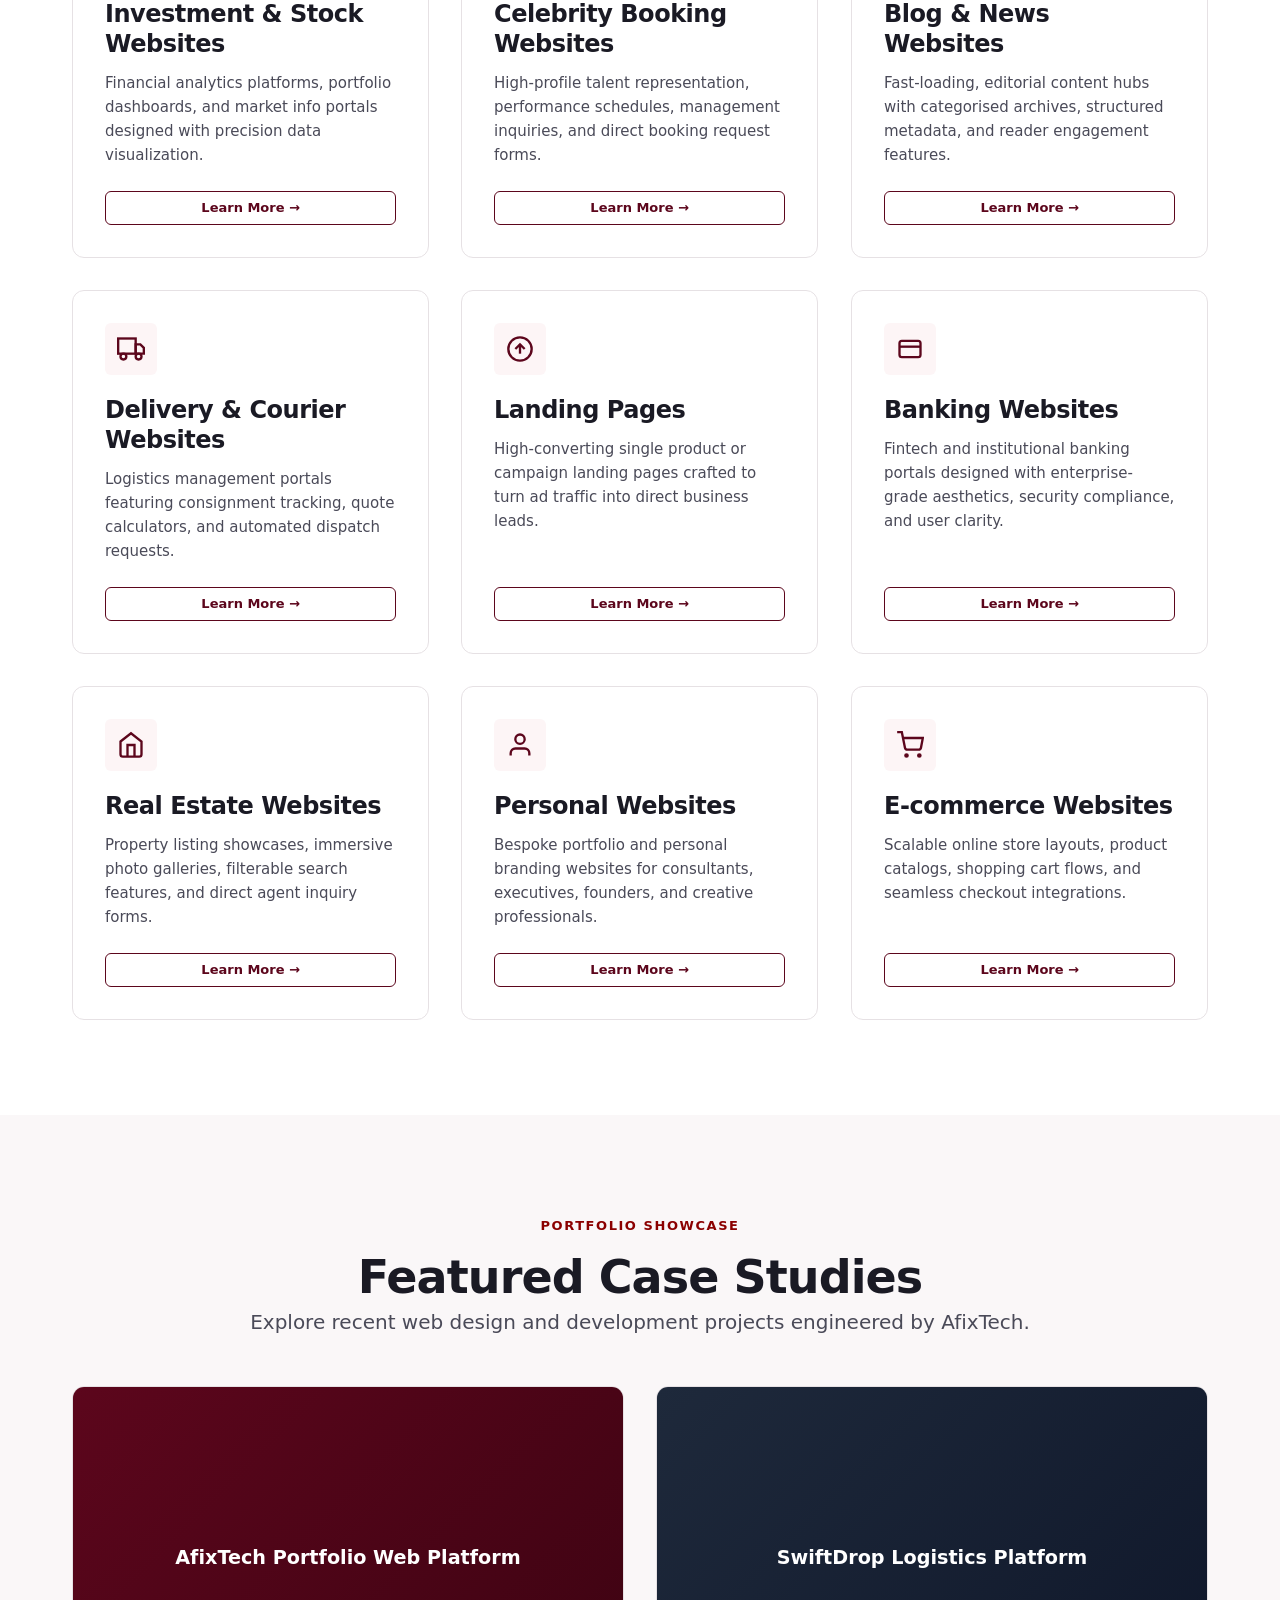
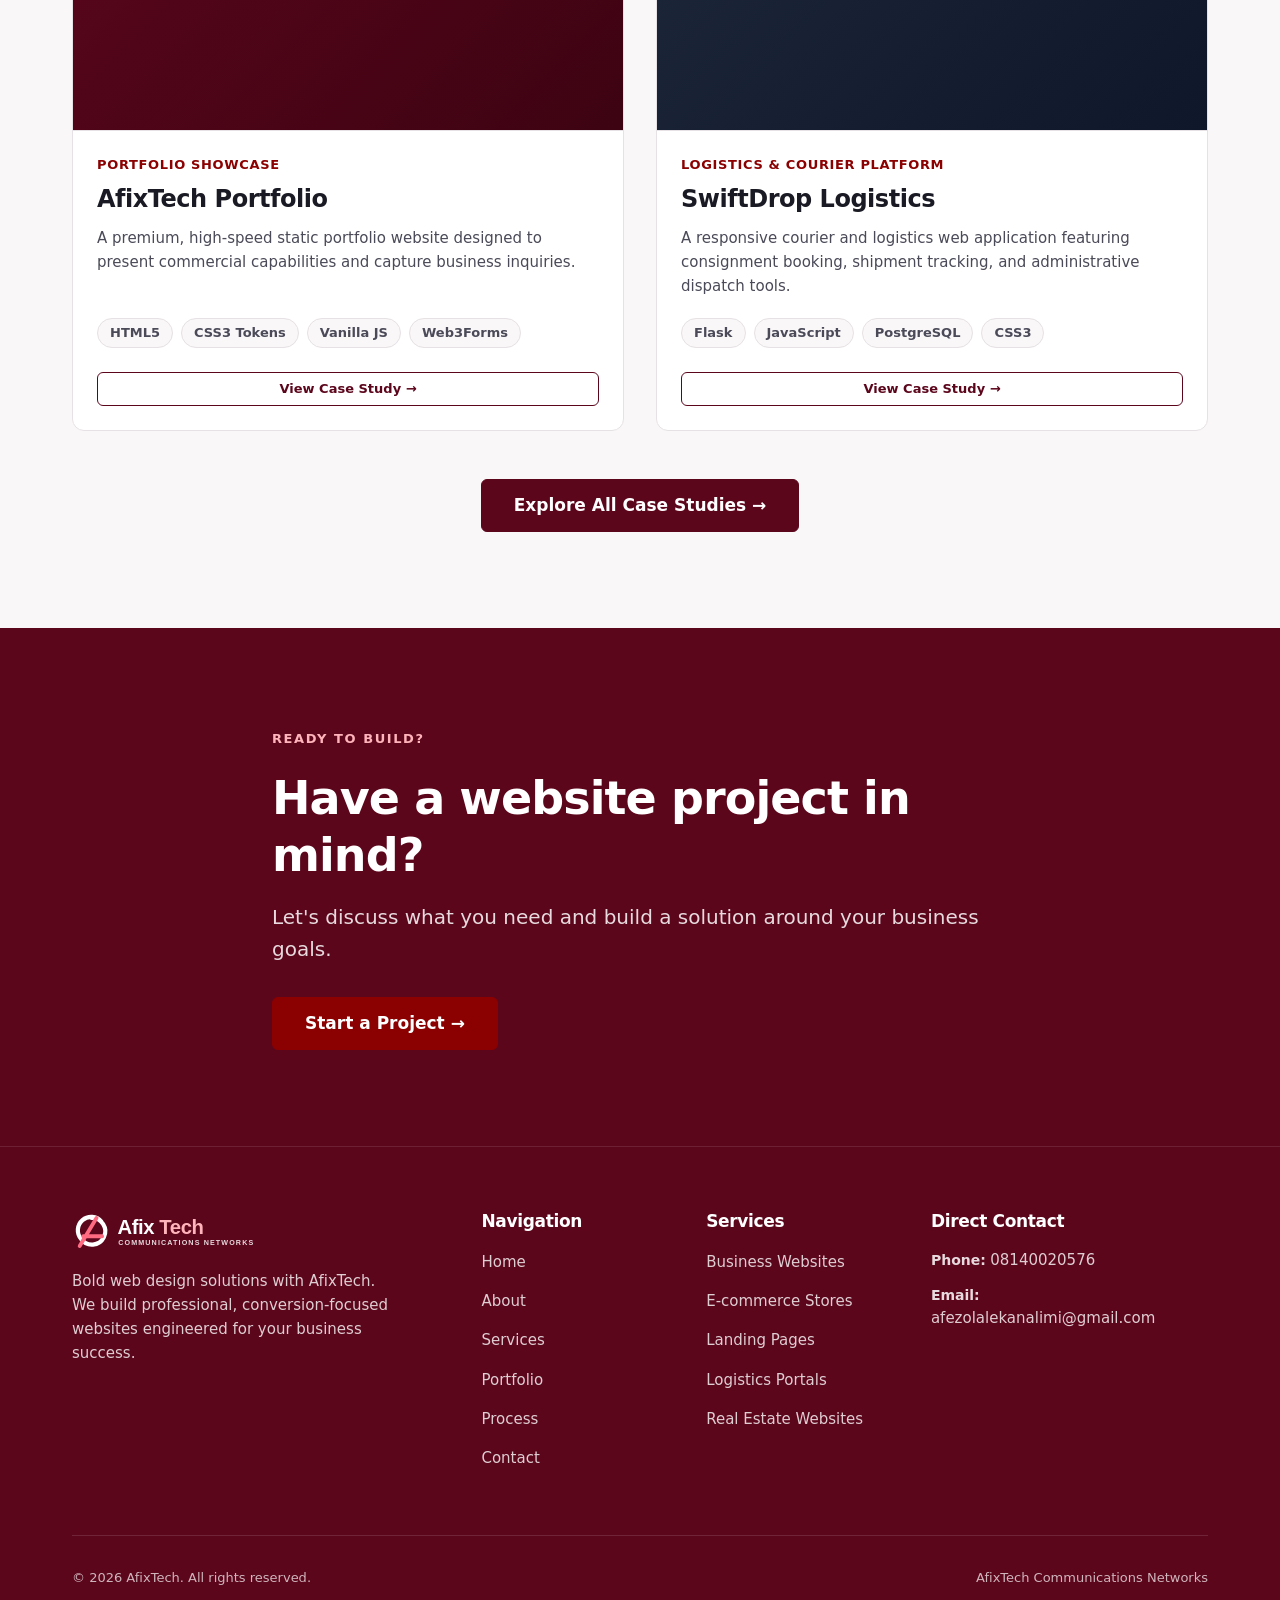
==== commit d6bdce74: "feat: implement vector SVG logo for 4K crisp brand rendering - Create pixel-perfect vector SVG logo " ====
--- a/index.html
+++ b/index.html
@@ -43,7 +43,7 @@
   <header class="site-header">
     <div class="container nav-container">
       <a href="index.html" class="brand-logo" aria-label="AfixTech Home">
-        <img src="assets/images/brand/logo.png" alt="AfixTech Communications Networks" class="logo-img">
+        <img src="assets/images/brand/logo.svg" alt="AfixTech Communications Networks" class="logo-img">
       </a>
 
       <div class="nav-backdrop" id="navBackdrop"></div>
@@ -346,7 +346,7 @@
       <div class="footer-top">
         <div class="footer-brand">
           <a href="index.html" class="brand-logo" aria-label="AfixTech Home">
-        <img src="assets/images/brand/logo.png" alt="AfixTech Communications Networks" class="logo-img">
+        <img src="assets/images/brand/logo-light.svg" alt="AfixTech Communications Networks" class="logo-img">
       </a>
           <p class="footer-desc">
             Bold web design solutions with AfixTech. We build professional, conversion-focused websites engineered for your business success.
--- a/assets/css/components.css
+++ b/assets/css/components.css
@@ -52,15 +52,15 @@
 }
 
 .brand-logo .logo-img {
-  height: 36px;
+  height: 42px;
   width: auto;
   display: block;
   object-fit: contain;
 }
 
-/* Footer Brand Logo Light Variant for Dark Burgundy Background */
+/* Footer Brand Logo Light Variant */
 .footer-brand .brand-logo .logo-img {
-  filter: brightness(0) invert(1);
+  filter: none;
 }
 
 /* -------------------------------------------------------------
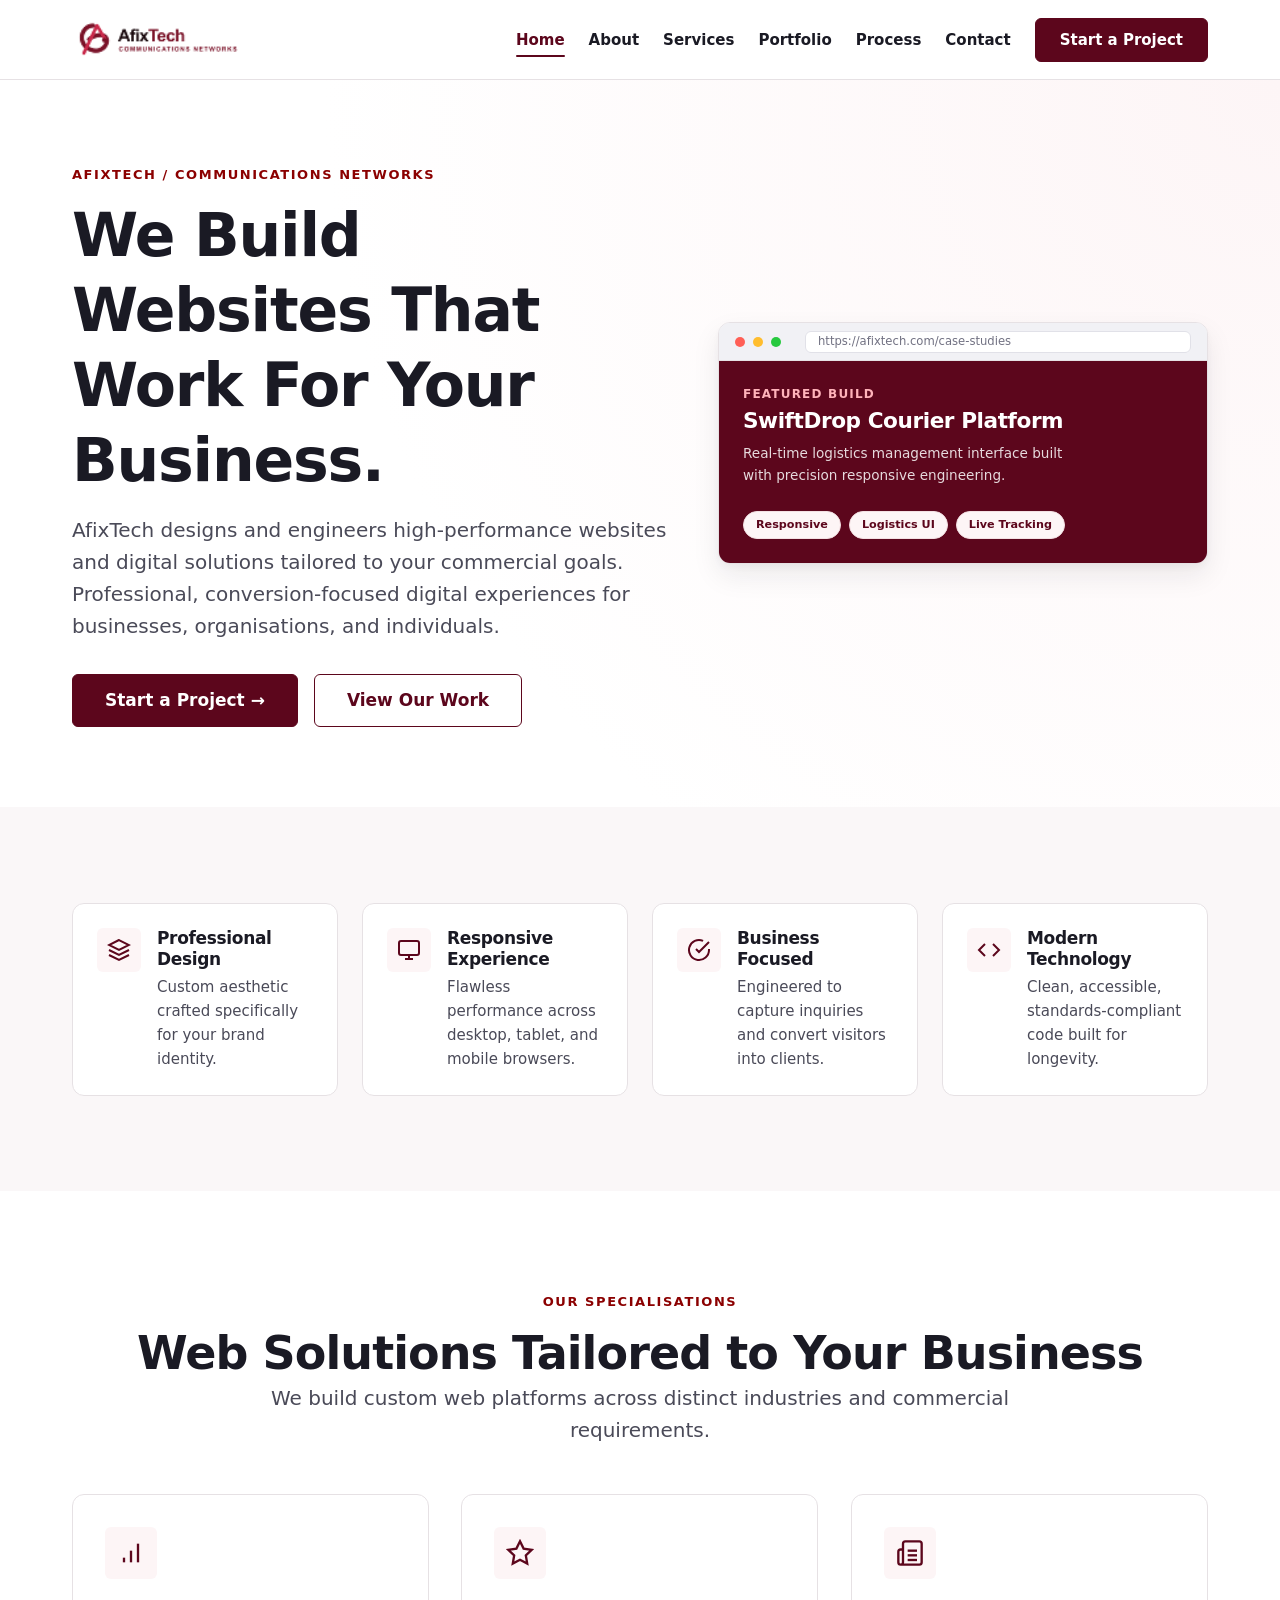
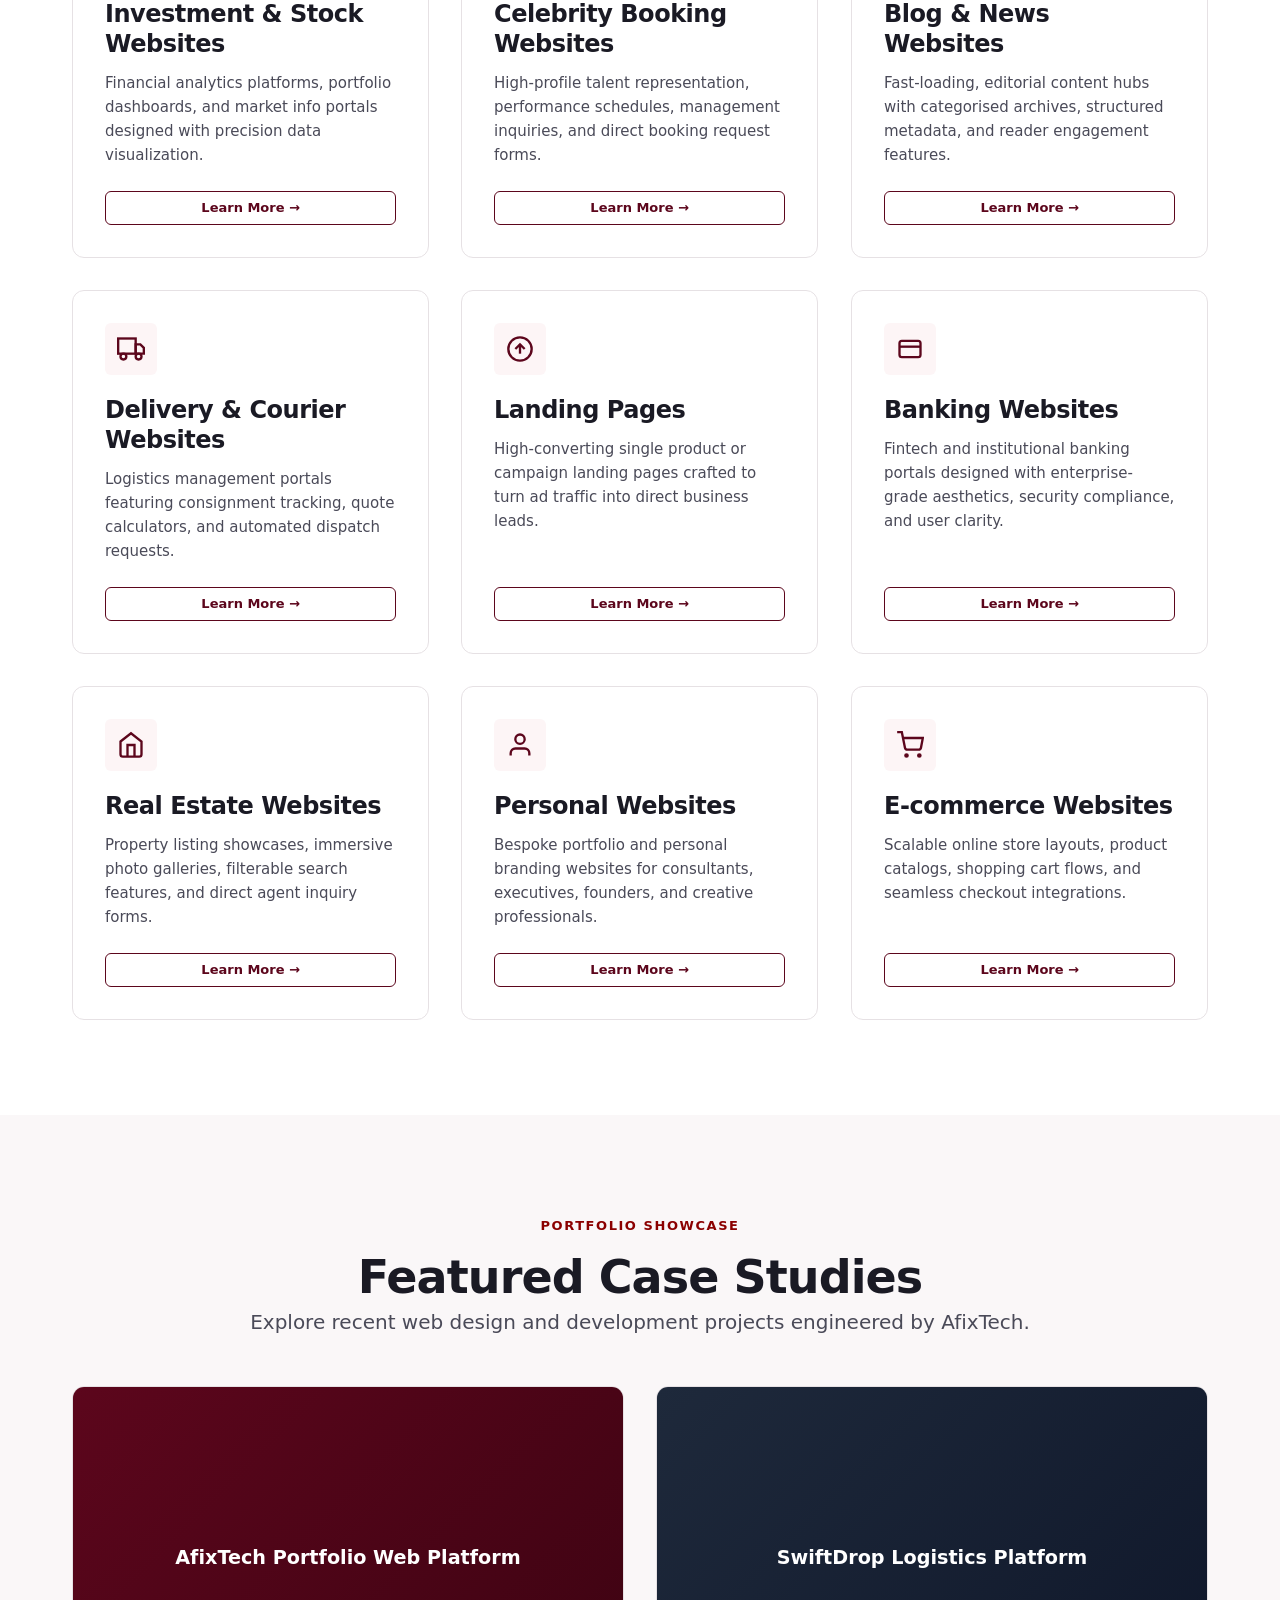
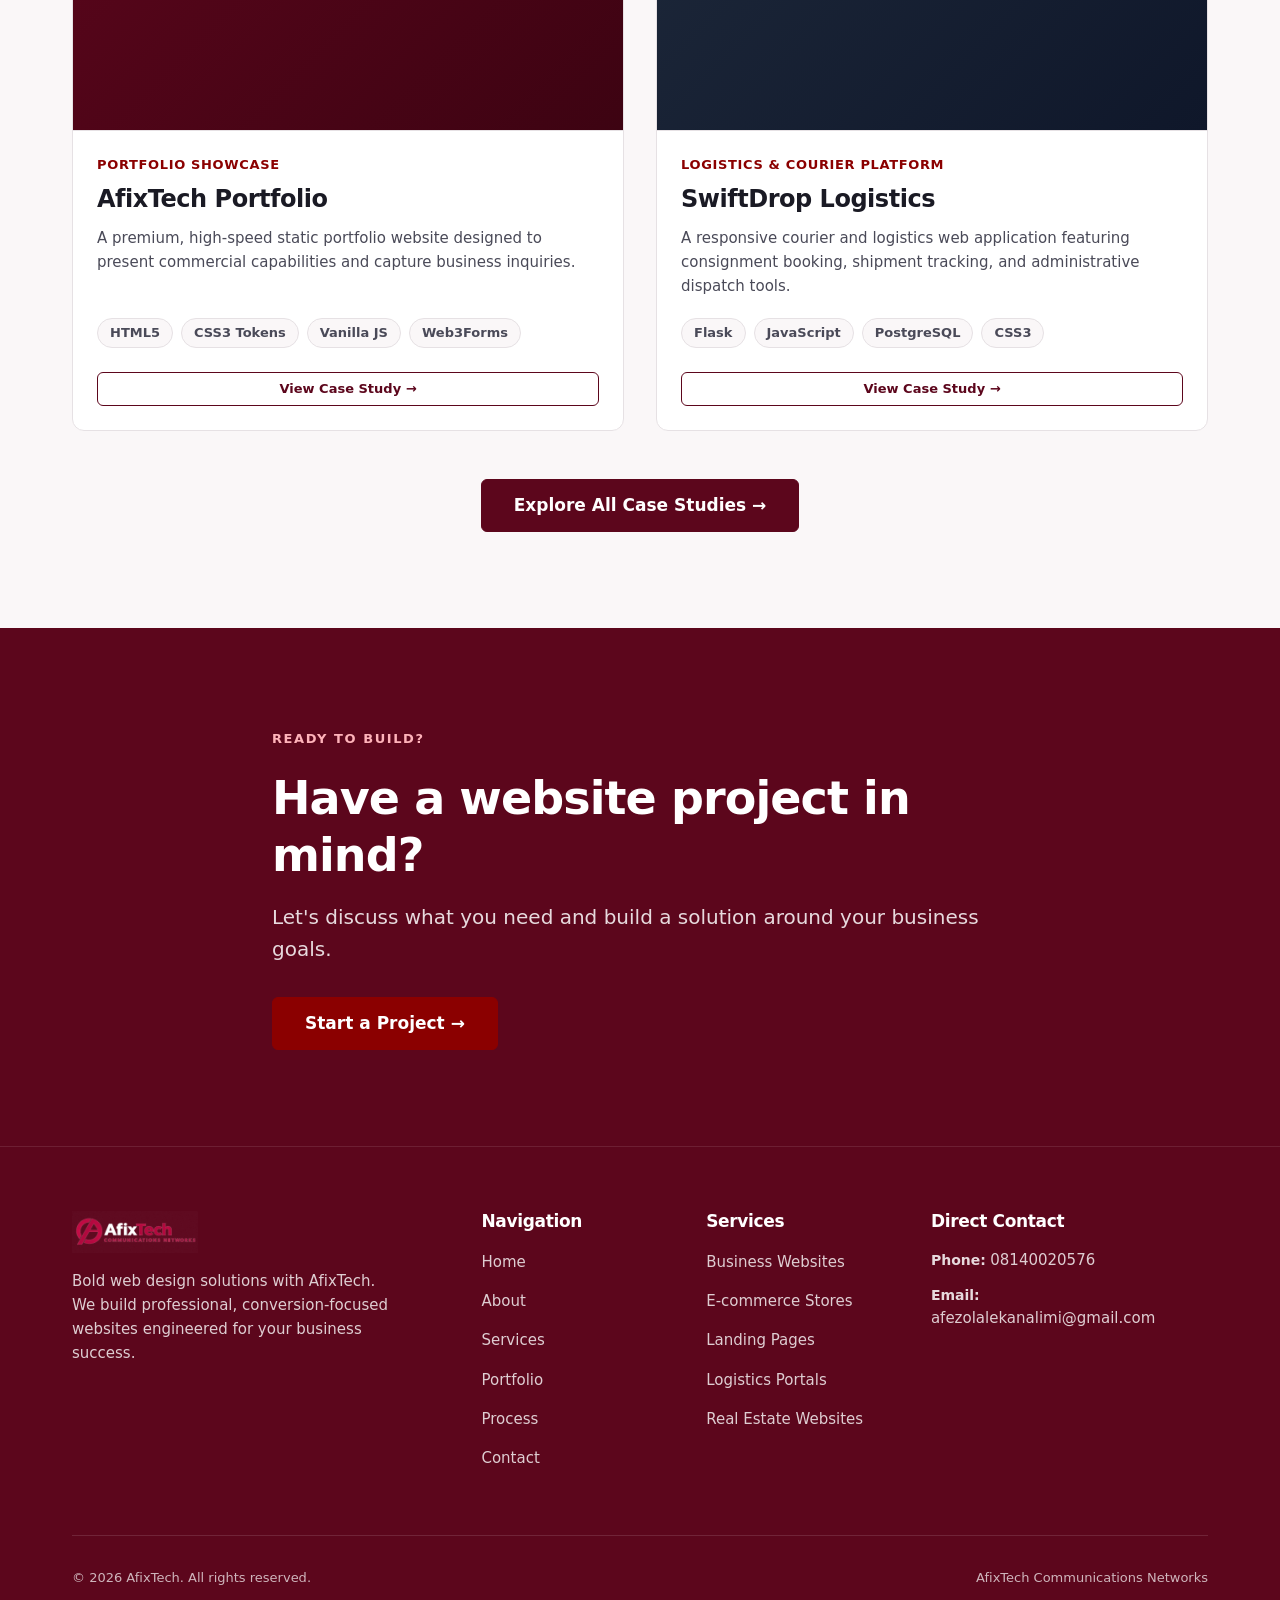
==== commit ab8581a3: "feat: implement AfixTech official portfolio platform Build complete, production-ready static portfol" ====
--- a/index.html
+++ b/index.html
@@ -43,7 +43,7 @@
   <header class="site-header">
     <div class="container nav-container">
       <a href="index.html" class="brand-logo" aria-label="AfixTech Home">
-        <img src="assets/images/brand/logo.svg" alt="AfixTech Communications Networks" class="logo-img">
+        <img src="assets/images/brand/logo.png" alt="AfixTech Communications Networks" class="logo-img">
       </a>
 
       <div class="nav-backdrop" id="navBackdrop"></div>
@@ -346,7 +346,7 @@
       <div class="footer-top">
         <div class="footer-brand">
           <a href="index.html" class="brand-logo" aria-label="AfixTech Home">
-        <img src="assets/images/brand/logo-light.svg" alt="AfixTech Communications Networks" class="logo-img">
+        <img src="assets/images/brand/logo-light.png" alt="AfixTech Communications Networks" class="logo-img">
       </a>
           <p class="footer-desc">
             Bold web design solutions with AfixTech. We build professional, conversion-focused websites engineered for your business success.
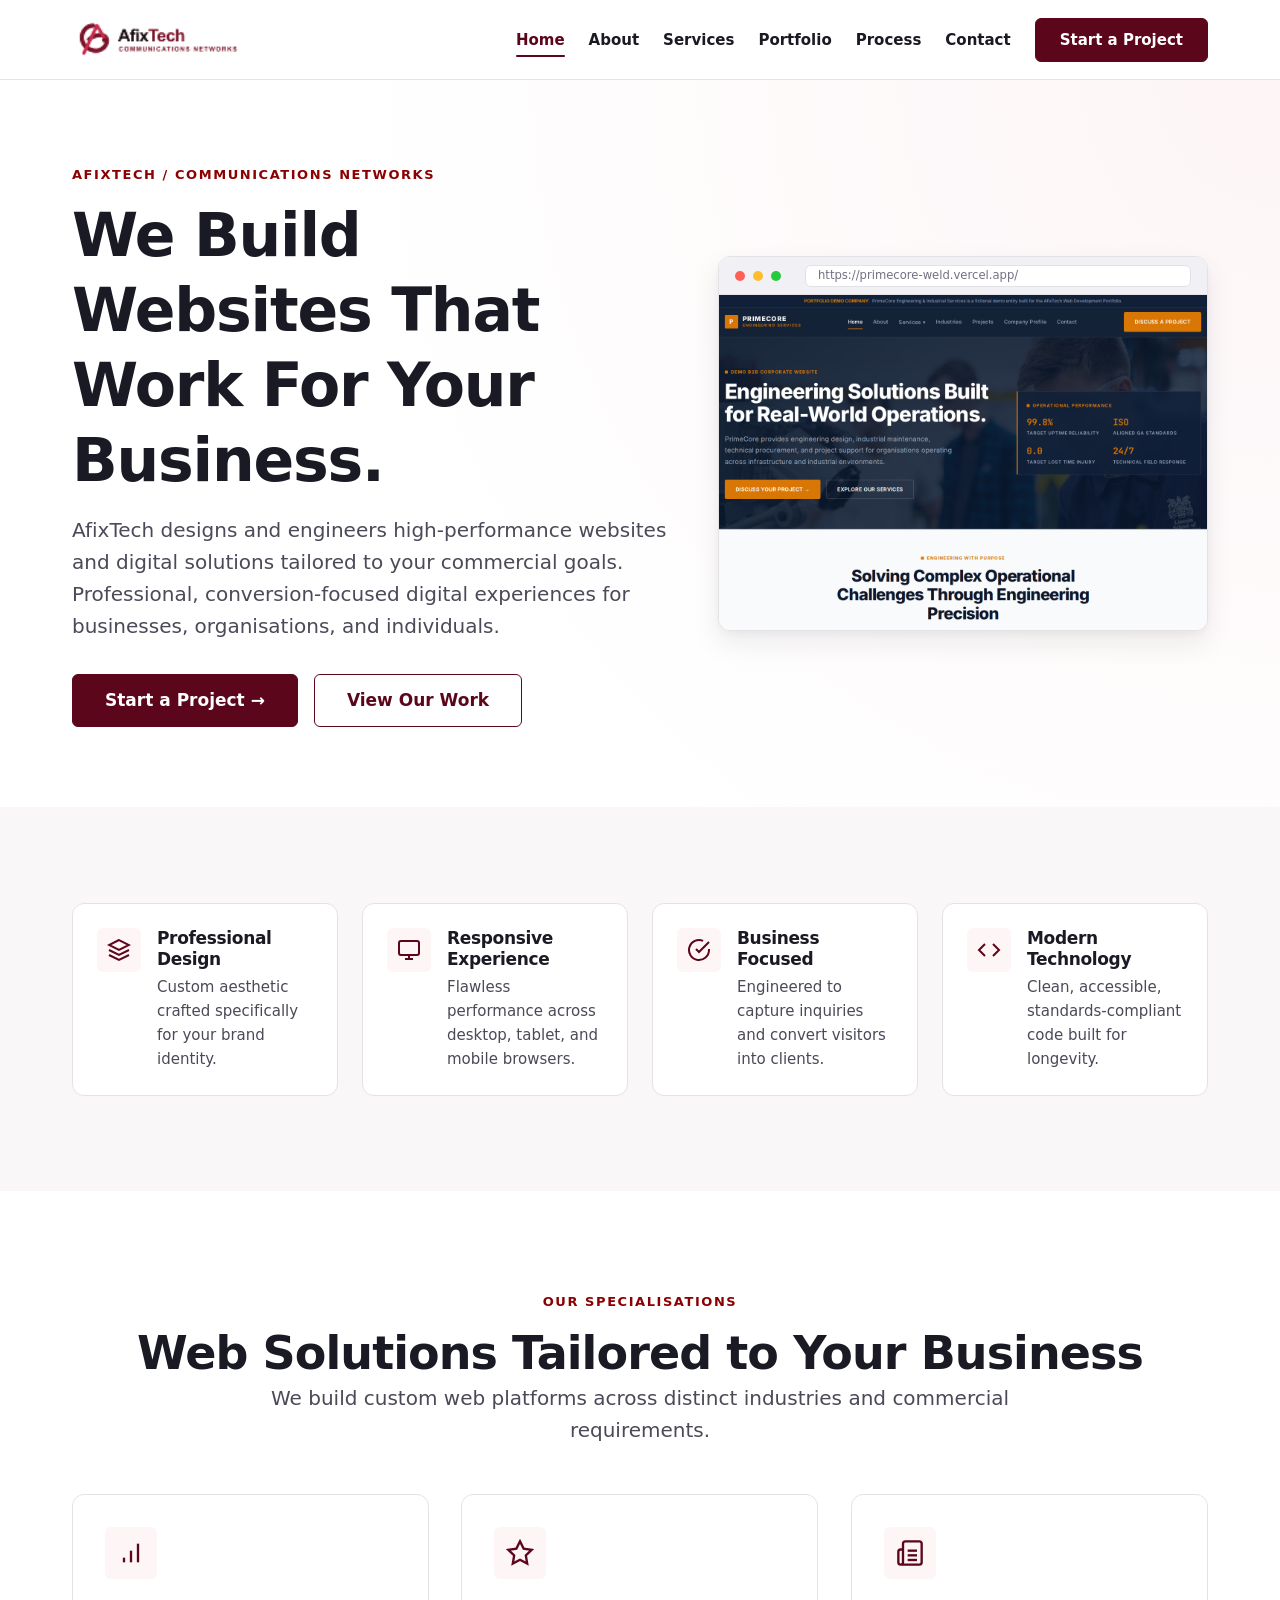
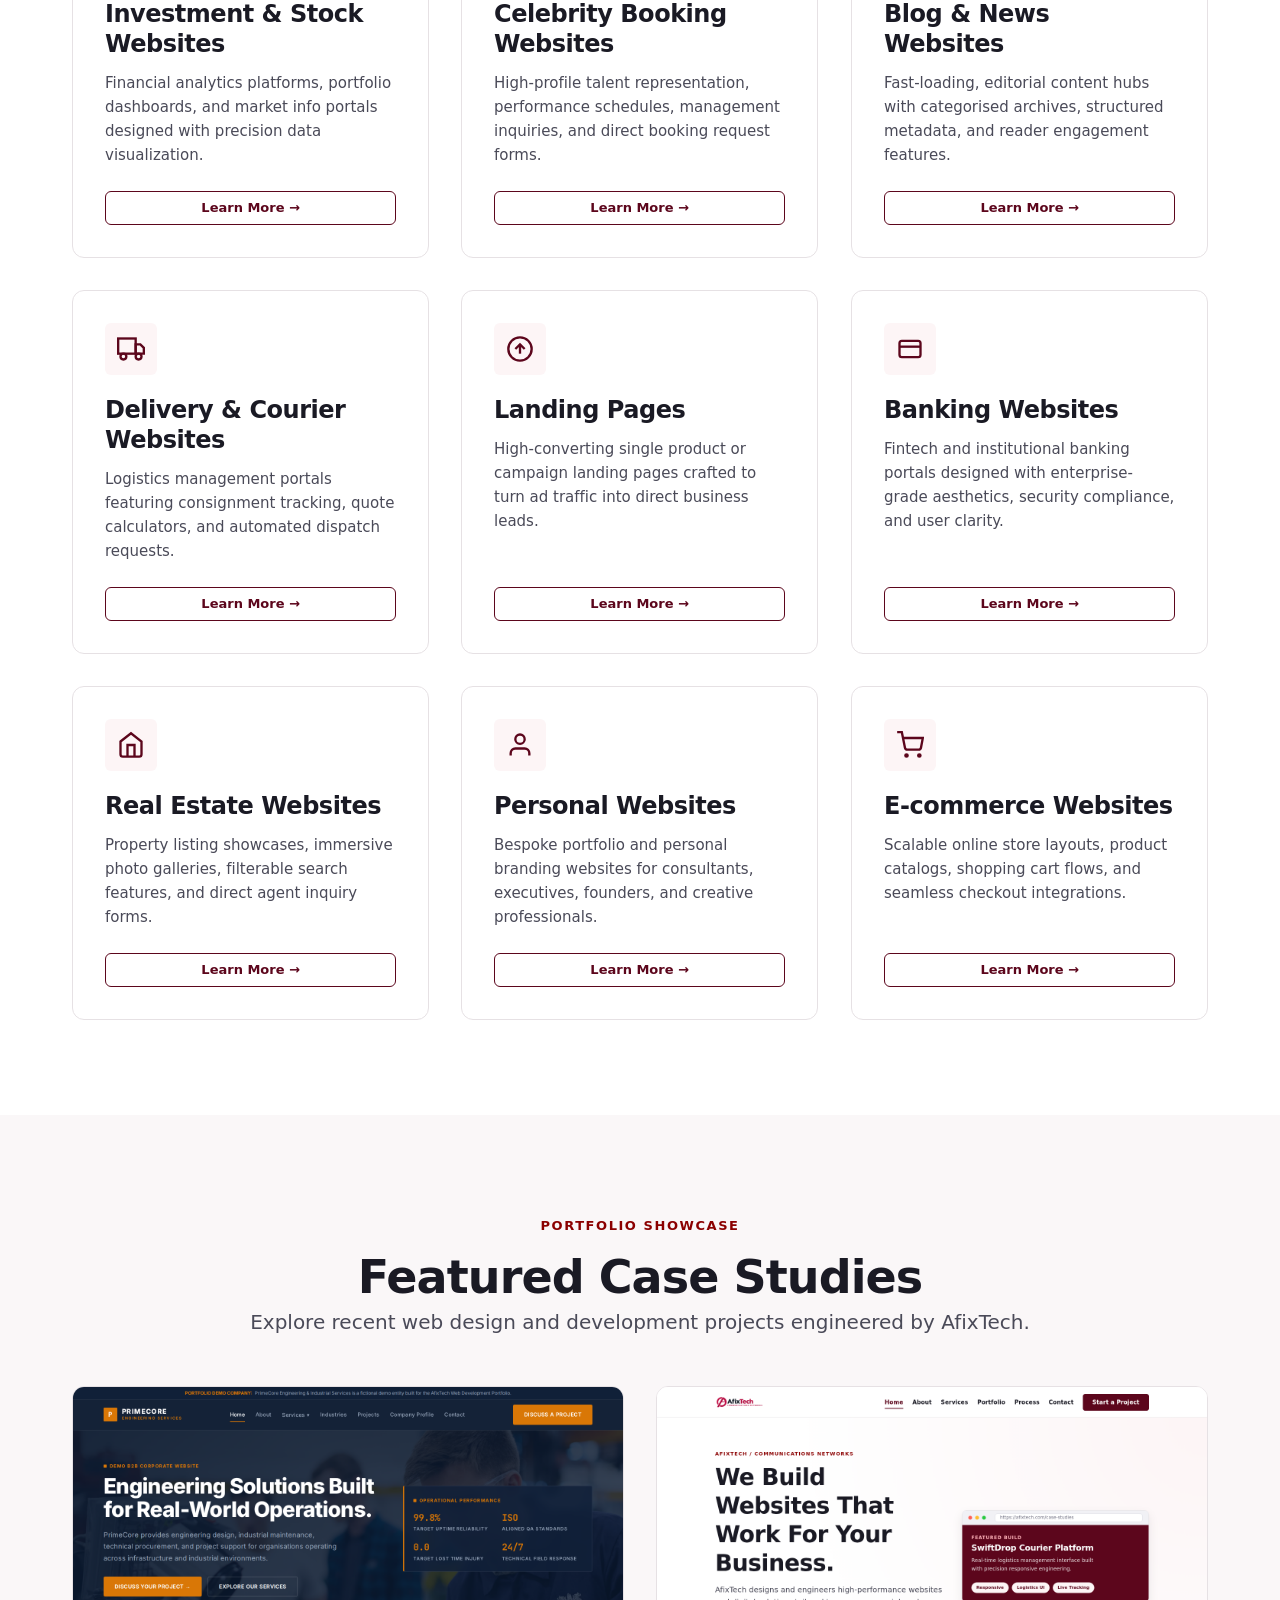
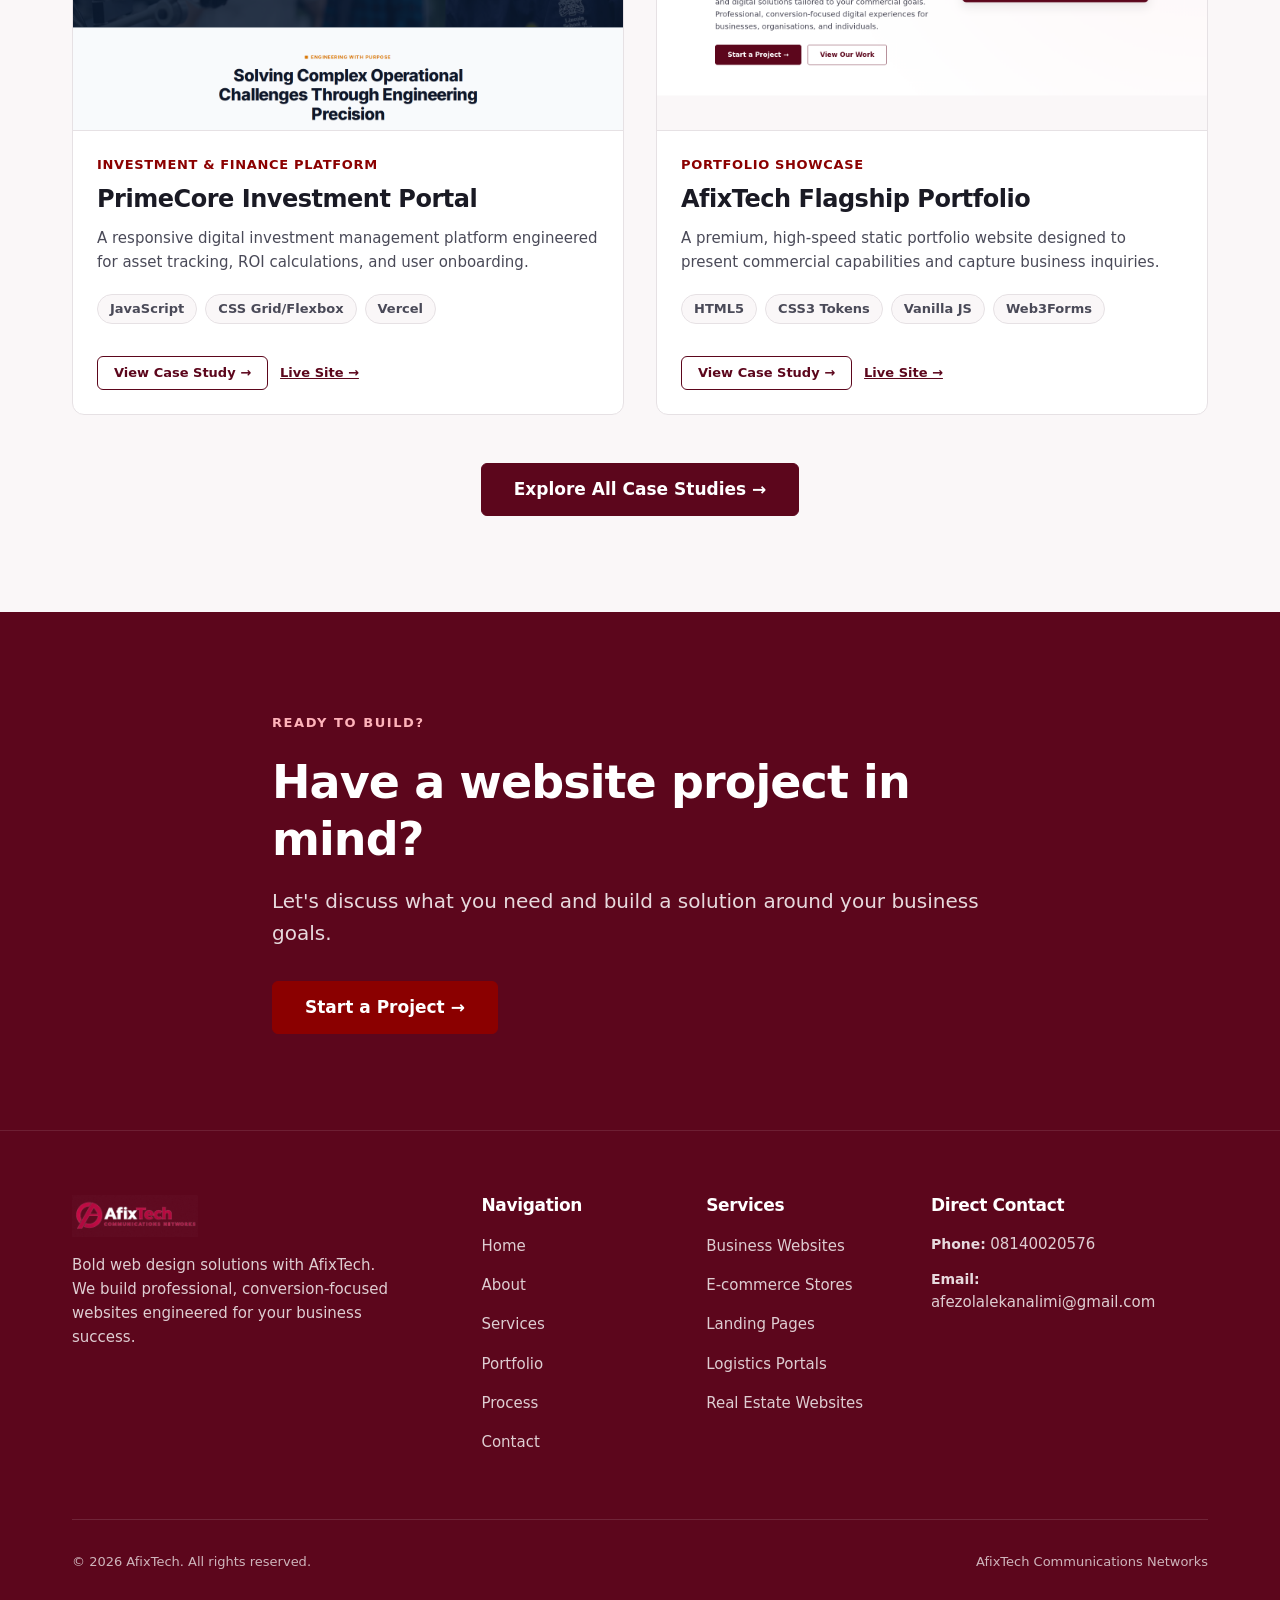
==== commit b1729c1d: "Build AfixTech static portfolio platform with live case studies and brand logo Co-authored-by: quant" ====
--- a/index.html
+++ b/index.html
@@ -97,19 +97,10 @@
                 <span class="browser-dot red"></span>
                 <span class="browser-dot yellow"></span>
                 <span class="browser-dot green"></span>
-                <div class="browser-url-bar">https://afixtech.com/case-studies</div>
-              </div>
-              <div class="browser-content" style="padding: var(--space-6); background: var(--color-burgundy); color: #ffffff;">
-                <div style="font-size: 0.75rem; text-transform: uppercase; letter-spacing: 0.1em; color: #FFB3BA; font-weight: 700;">FEATURED BUILD</div>
-                <h3 style="color: #ffffff; margin-top: 0.25rem; font-size: 1.35rem;">SwiftDrop Courier Platform</h3>
-                <p style="font-size: 0.85rem; color: rgba(255,255,255,0.85); margin-top: 0.5rem; max-width: 320px;">
-                  Real-time logistics management interface built with precision responsive engineering.
-                </p>
-                <div style="margin-top: var(--space-6); display: flex; gap: var(--space-2);">
-                  <span class="tag tag-burgundy" style="font-size: 0.7rem;">Responsive</span>
-                  <span class="tag tag-burgundy" style="font-size: 0.7rem;">Logistics UI</span>
-                  <span class="tag tag-burgundy" style="font-size: 0.7rem;">Live Tracking</span>
-                </div>
+                <div class="browser-url-bar">https://primecore-weld.vercel.app/</div>
+              </div>
+              <div class="browser-content" style="padding: 0; background: var(--color-burgundy); color: #ffffff; overflow:hidden;">
+                <img src="assets/images/screenshots/primecore-desktop.png" alt="PrimeCore Investment Platform Interface" style="width:100%; height:auto; display:block;">
               </div>
             </div>
           </div>
@@ -277,16 +268,35 @@
         </div>
 
         <div class="grid-2">
-          <!-- Project 1: AfixTech Portfolio -->
+          <!-- Project 1: PrimeCore Investment Platform -->
           <article class="card project-card card-hover reveal">
             <div class="card-media">
-              <div style="width:100%; height:100%; background: linear-gradient(135deg, var(--color-burgundy), #3D0312); display:flex; align-items:center; justify-content:center; color:#fff; font-weight:700; font-size:1.2rem;">
-                AfixTech Portfolio Web Platform
-              </div>
+              <img src="assets/images/screenshots/primecore-desktop.png" alt="PrimeCore Investment Platform" style="width:100%; height:100%; object-fit:cover; object-position:top;">
+            </div>
+            <div class="card-content">
+              <span class="card-category">Investment & Finance Platform</span>
+              <h3 class="card-title">PrimeCore Investment Portal</h3>
+              <p class="card-desc">A responsive digital investment management platform engineered for asset tracking, ROI calculations, and user onboarding.</p>
+              <div class="tech-tags">
+                <span class="tag">JavaScript</span>
+                <span class="tag">CSS Grid/Flexbox</span>
+                <span class="tag">Vercel</span>
+              </div>
+              <div style="display:flex; gap: var(--space-3); margin-top: var(--space-2); align-items: center;">
+                <a href="portfolio/primecore-investment.html" class="btn btn-outline btn-sm">View Case Study &rarr;</a>
+                <a href="https://primecore-weld.vercel.app/" target="_blank" rel="noopener noreferrer" style="font-size: var(--font-size-xs); font-weight:700; color: var(--color-burgundy); text-decoration: underline;">Live Site &rarr;</a>
+              </div>
+            </div>
+          </article>
+
+          <!-- Project 2: AfixTech Portfolio -->
+          <article class="card project-card card-hover reveal" style="transition-delay: 150ms;">
+            <div class="card-media">
+              <img src="assets/images/screenshots/afixtech-desktop.png" alt="AfixTech Portfolio Web Platform" style="width:100%; height:100%; object-fit:cover; object-position:top;">
             </div>
             <div class="card-content">
               <span class="card-category">Portfolio Showcase</span>
-              <h3 class="card-title">AfixTech Portfolio</h3>
+              <h3 class="card-title">AfixTech Flagship Portfolio</h3>
               <p class="card-desc">A premium, high-speed static portfolio website designed to present commercial capabilities and capture business inquiries.</p>
               <div class="tech-tags">
                 <span class="tag">HTML5</span>
@@ -294,28 +304,10 @@
                 <span class="tag">Vanilla JS</span>
                 <span class="tag">Web3Forms</span>
               </div>
-              <a href="portfolio/afixtech-portfolio.html" class="btn btn-outline btn-sm">View Case Study &rarr;</a>
-            </div>
-          </article>
-
-          <!-- Project 2: SwiftDrop Logistics Platform -->
-          <article class="card project-card card-hover reveal" style="transition-delay: 150ms;">
-            <div class="card-media">
-              <div style="width:100%; height:100%; background: linear-gradient(135deg, #1E293B, #0F172A); display:flex; align-items:center; justify-content:center; color:#fff; font-weight:700; font-size:1.2rem;">
-                SwiftDrop Logistics Platform
-              </div>
-            </div>
-            <div class="card-content">
-              <span class="card-category">Logistics & Courier Platform</span>
-              <h3 class="card-title">SwiftDrop Logistics</h3>
-              <p class="card-desc">A responsive courier and logistics web application featuring consignment booking, shipment tracking, and administrative dispatch tools.</p>
-              <div class="tech-tags">
-                <span class="tag">Flask</span>
-                <span class="tag">JavaScript</span>
-                <span class="tag">PostgreSQL</span>
-                <span class="tag">CSS3</span>
-              </div>
-              <a href="portfolio/swiftdrop-logistics.html" class="btn btn-outline btn-sm">View Case Study &rarr;</a>
+              <div style="display:flex; gap: var(--space-3); margin-top: var(--space-2); align-items: center;">
+                <a href="portfolio/afixtech-portfolio.html" class="btn btn-outline btn-sm">View Case Study &rarr;</a>
+                <a href="https://afixtech.vercel.app/" target="_blank" rel="noopener noreferrer" style="font-size: var(--font-size-xs); font-weight:700; color: var(--color-burgundy); text-decoration: underline;">Live Site &rarr;</a>
+              </div>
             </div>
           </article>
         </div>
@@ -382,7 +374,6 @@
             <li><strong>Phone:</strong> <a href="tel:08140020576">08140020576</a></li>
             <li><strong>Email:</strong> <a href="mailto:afezolalekanalimi@gmail.com">afezolalekanalimi@gmail.com</a></li>
           </ul>
-          <!-- Social Media Links (Placeholder - to be added when confirmed) -->
         </div>
       </div>
 
